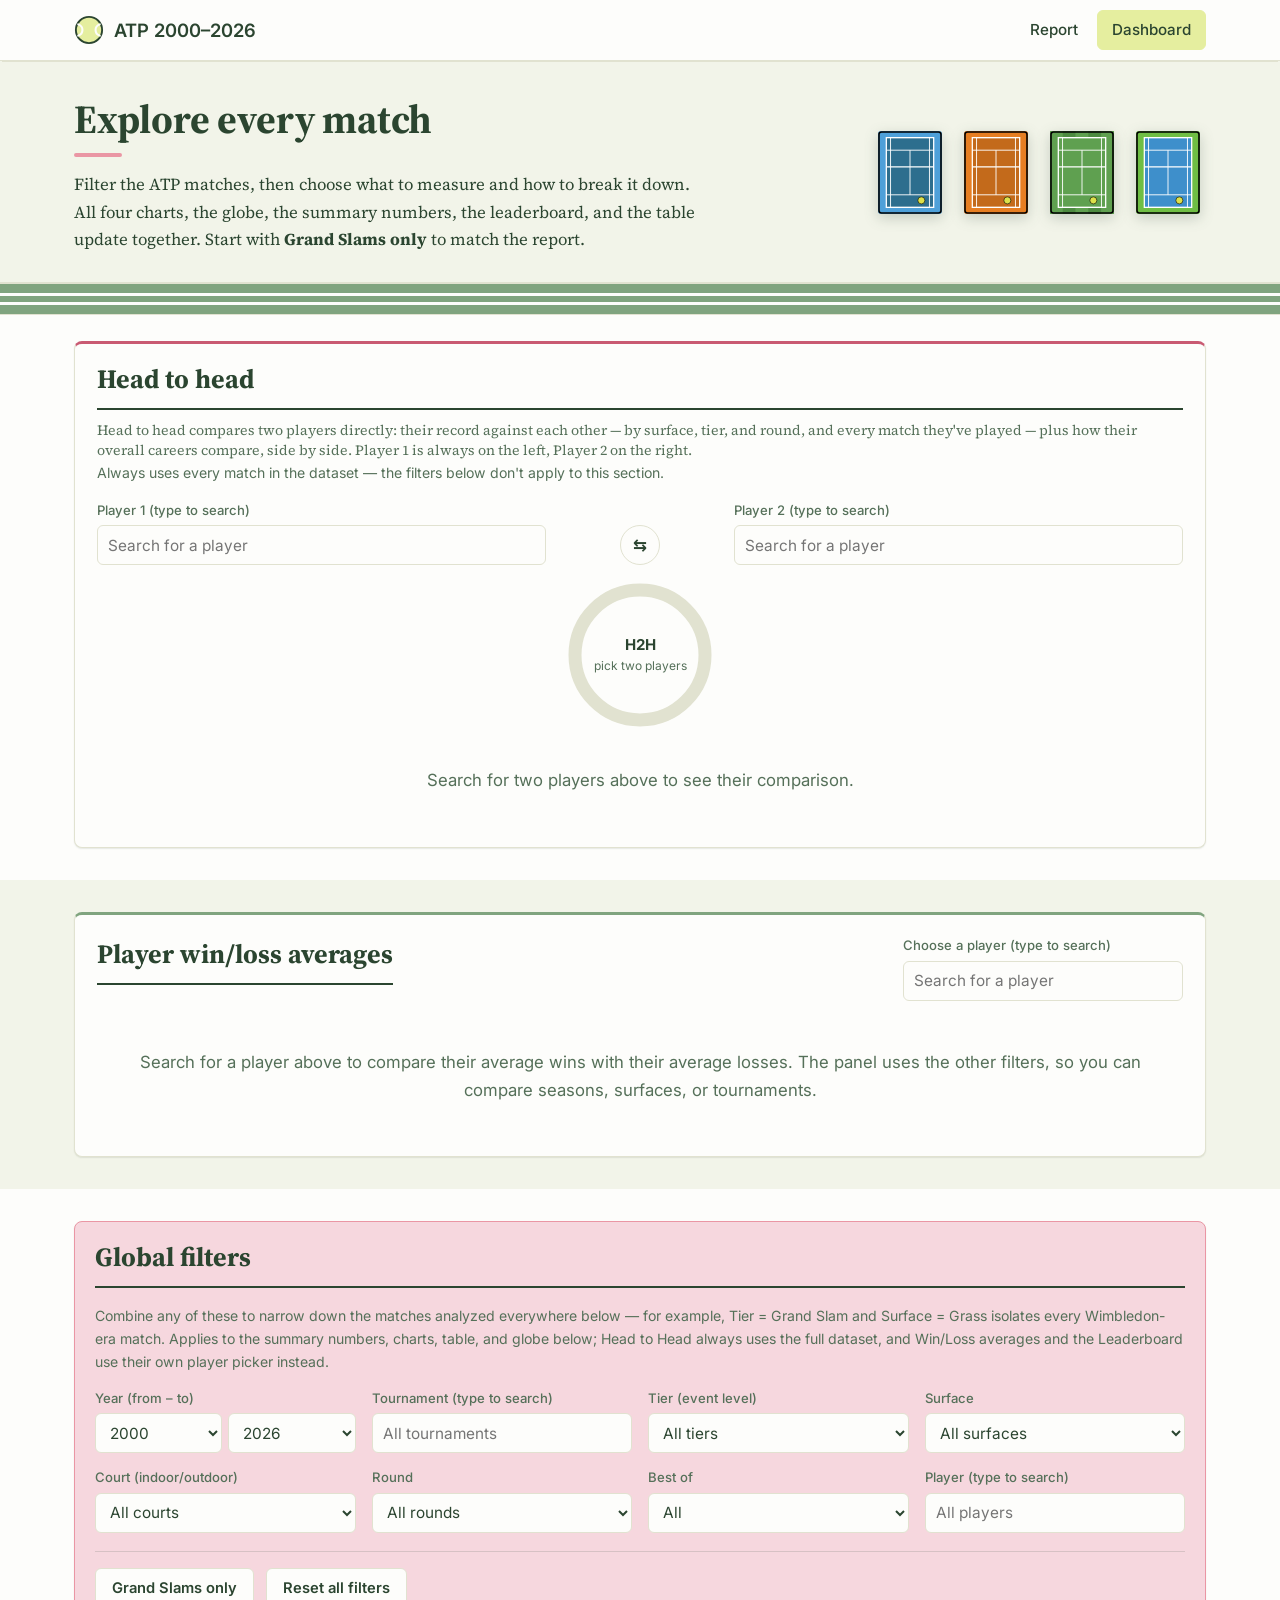
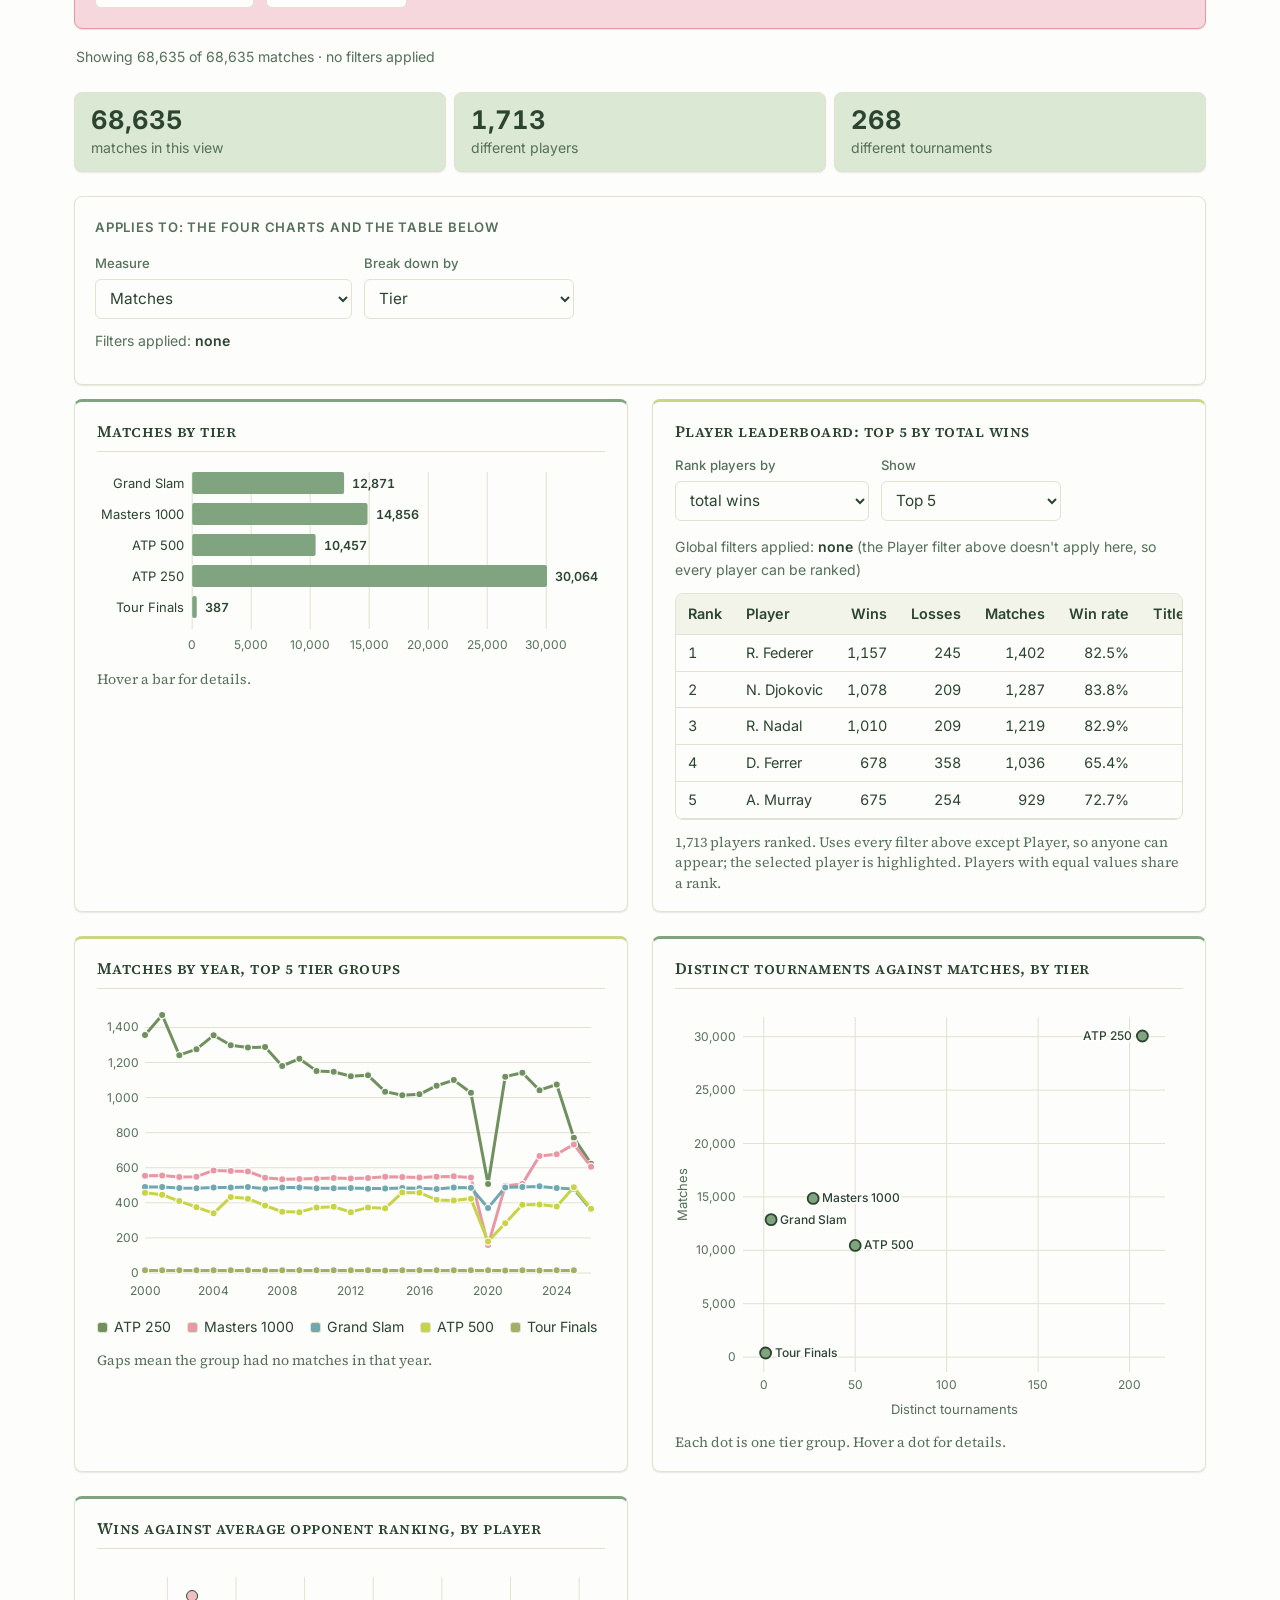
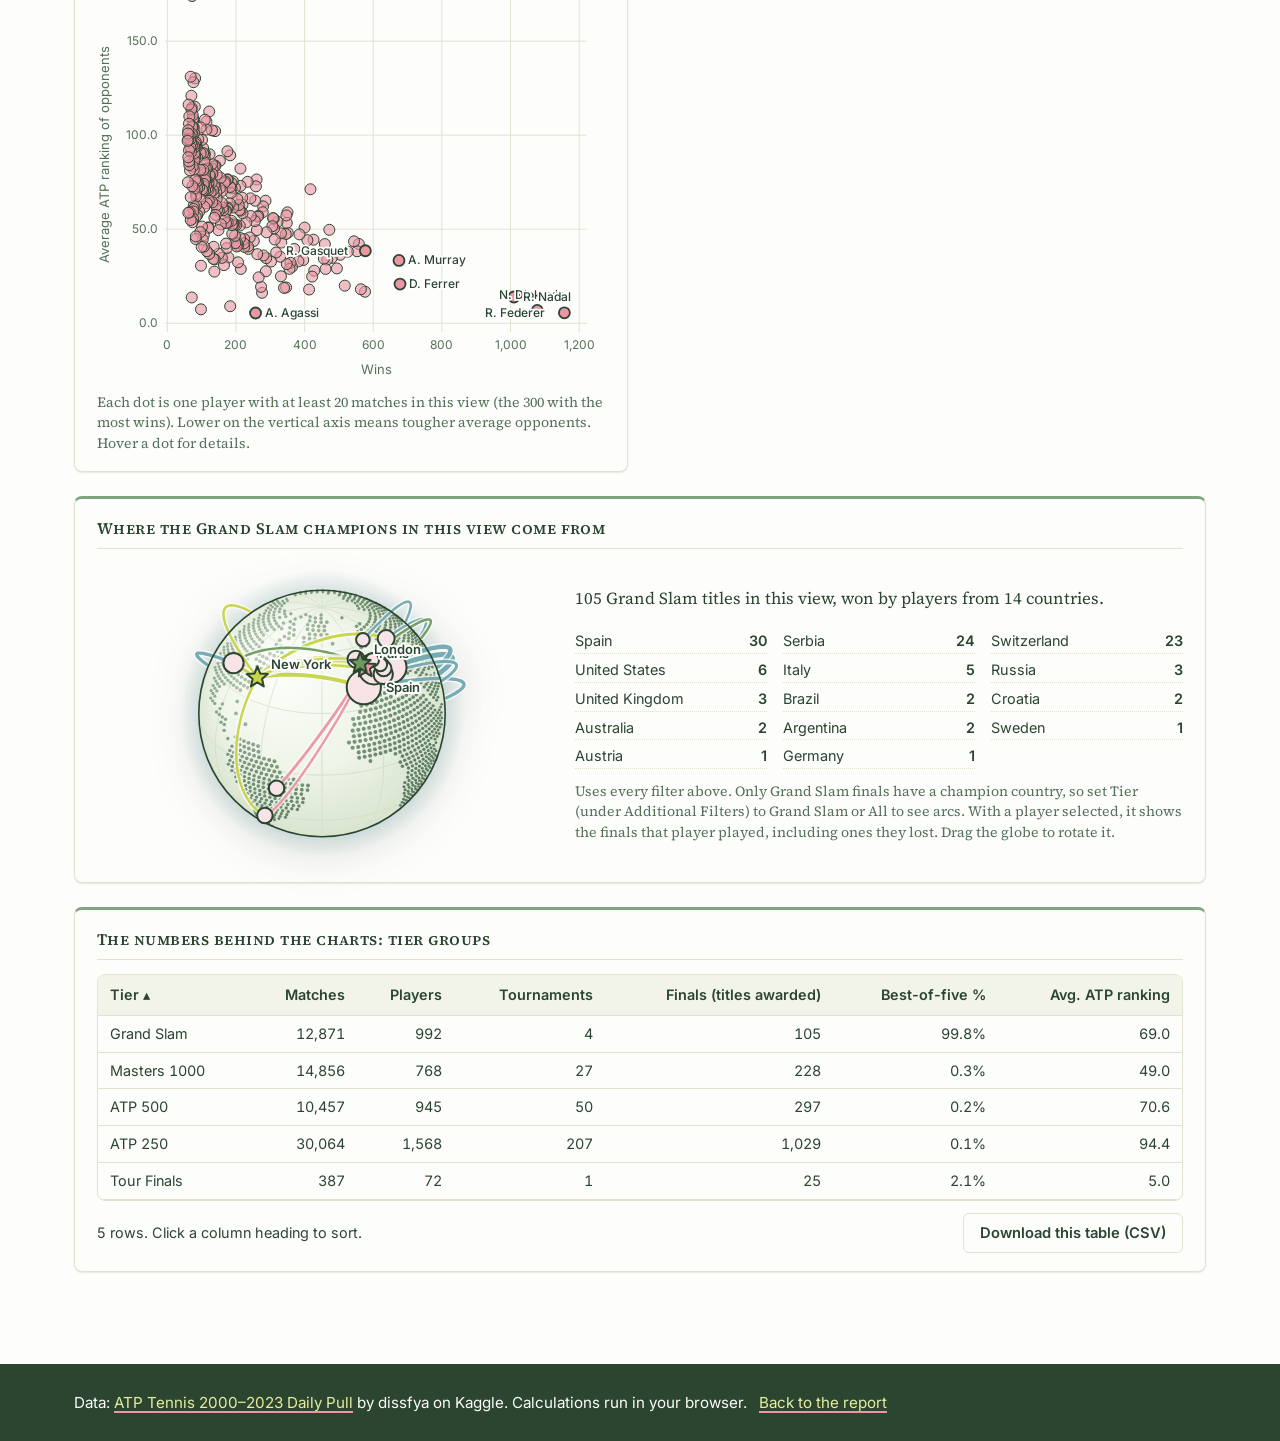
==== dashboard.html @ 6713d9c2 "Replace the tier/period heatmap with a wins-vs-opponent-ranking chart, shrink the globe - The heatma" ====
<!DOCTYPE html>
<html lang="en">
<head>
<meta charset="utf-8">
<meta name="viewport" content="width=device-width, initial-scale=1">
<title>Dashboard | Who owns the Grand Slams?</title>
<meta name="description" content="Filter 68,000+ ATP matches by year, player, tournament, tier, surface, court, round, and best-of, compare a player's average wins and losses, see a leaderboard, and switch the charts between measures and breakdowns.">
<link rel="preconnect" href="https://fonts.googleapis.com"><link rel="preconnect" href="https://fonts.gstatic.com" crossorigin>
<link href="https://fonts.googleapis.com/css2?family=Inter:wght@400;500;600;700&family=Source+Serif+4:ital,opsz,wght@0,8..60,400;0,8..60,600;1,8..60,400&display=swap" rel="stylesheet">
<link rel="stylesheet" href="css/style.css">
</head>
<body>
<nav class="site-nav" aria-label="Main">
  <div class="wrap">
    <a class="brand" href="index.html"><svg viewBox="0 0 32 32" aria-hidden="true"><circle cx="16" cy="16" r="14" fill="#e5ee9f" stroke="#2b4530" stroke-width="2"/><path d="M4.5 10c6 2 6 10 0 12M27.5 10c-6 2-6 10 0 12" fill="none" stroke="#fdfdfb" stroke-width="2.2" stroke-linecap="round"/></svg><span>ATP 2000&ndash;2026</span></a>
    <div class="nav-links"><a href="index.html">Report</a><a href="dashboard.html" aria-current="page">Dashboard</a></div>
  </div>
</nav>

<header class="dash-head">
  <div class="wrap dash-head-row">
    <div class="dash-head-text">
      <h1>Explore every match</h1>
      <p>Filter the ATP matches, then choose what to measure and how to break it down. All four charts, the globe, the summary numbers, the leaderboard, and the table update together. Start with <b>Grand Slams only</b> to match the report.</p>
    </div>
    <div class="court-gallery" id="court-gallery" aria-hidden="true"></div>
  </div>
</header>
<div class="court-strip" aria-hidden="true"></div>

<main style="padding-bottom:60px">
  <div class="wrap"><div id="load" class="load-msg" style="padding-top:26px">Loading matches&hellip;</div></div>

  <div id="app" hidden>
    <section class="dash-band" aria-label="Head to head" style="padding-top:26px">
     <div class="wrap">
      <section class="dash-grid">
        <div class="card wide" style="--accent:var(--pink-deep)">
          <h3 class="dash-section-h">Head to head</h3>
          <p class="chart-note" style="margin-top:-6px">Head to head compares two players directly: their record against each other &mdash; by surface, tier, and round, and every match they've played &mdash; plus how their overall careers compare, side by side. Player 1 is always on the left, Player 2 on the right.</p>
          <p class="scope-line">Always uses every match in the dataset &mdash; the filters below don't apply to this section.</p>
          <div class="h2h-header">
            <div class="field"><label for="h2h-p1">Player 1 (type to search)</label><input id="h2h-p1" list="dl-players" placeholder="Search for a player" autocomplete="off"></div>
            <button class="btn alt h2h-swap" id="h2h-swap" type="button" title="Swap players" aria-label="Swap the two players">&#8646;</button>
            <div class="field"><label for="h2h-p2">Player 2 (type to search)</label><input id="h2h-p2" list="dl-players" placeholder="Search for a player" autocomplete="off"></div>
            <div class="h2h-side" id="h2h-side1"></div>
            <div class="chart" id="h2h-ring"></div>
            <div class="h2h-side" id="h2h-side2"></div>
          </div>
          <div id="h2h-body" aria-live="polite"></div>
        </div>
      </section>
     </div>
    </section>

    <section class="dash-band alt" aria-label="Player win and loss averages">
     <div class="wrap">
      <section class="dash-grid">
        <div class="card wide" style="--accent:var(--sage)">
          <div class="panel-head">
            <h3 class="dash-section-h">Player win/loss averages</h3>
            <div class="field"><label for="wl-player">Choose a player (type to search)</label><input id="wl-player" list="dl-players" placeholder="Search for a player" autocomplete="off"></div>
          </div>
          <div id="wl-body" aria-live="polite"></div>
        </div>
      </section>
     </div>
    </section>

    <section class="dash-band">
     <div class="wrap">
      <section class="controls filters-box" aria-label="Global filters">
      <h3 class="dash-section-h">Global filters</h3>
      <p class="scope-line">Combine any of these to narrow down the matches analyzed everywhere below &mdash; for example, Tier = Grand Slam and Surface = Grass isolates every Wimbledon-era match. Applies to the summary numbers, charts, table, and globe below; Head to Head always uses the full dataset, and Win/Loss averages and the Leaderboard use their own player picker instead.</p>
      <div class="filter-grid-all">
        <div class="field"><label for="f-from">Year (from &ndash; to)</label><div class="range"><select id="f-from" aria-label="From year" title="Keep only matches played in this range of seasons"></select><select id="f-to" aria-label="To year" title="Keep only matches played in this range of seasons"></select></div></div>
        <div class="field"><label for="f-tour">Tournament (type to search)</label><input id="f-tour" list="dl-tours" placeholder="All tournaments" autocomplete="off" title="Narrow to one specific tournament, e.g. only the Australian Open"><datalist id="dl-tours"></datalist></div>
        <div class="field"><label for="f-tier">Tier (event level)</label><select id="f-tier" title="Event level, from the four Grand Slams down to smaller regular-season events"></select></div>
        <div class="field"><label for="f-surface">Surface</label><select id="f-surface" title="Court surface the match was played on: hard, clay, grass, or carpet"></select></div>
        <div class="field"><label for="f-court">Court (indoor/outdoor)</label><select id="f-court" title="Whether the match was played indoors or outdoors"></select></div>
        <div class="field"><label for="f-round">Round</label><select id="f-round" title="Stage of the tournament, from the first round to the final"></select></div>
        <div class="field"><label for="f-bo">Best of</label><select id="f-bo" title="Best-of-3 or best-of-5 sets — most men's Grand Slam and Davis Cup matches are best-of-5, almost everything else is best-of-3"></select></div>
        <div class="field"><label for="f-player">Player (type to search)</label><input id="f-player" list="dl-players" placeholder="All players" autocomplete="off" title="Keep only matches this player won or lost"><datalist id="dl-players"></datalist></div>
      </div>
      <div class="filter-actions">
        <button class="btn" id="btn-slams" type="button" title="Shortcut for Tier = Grand Slam">Grand Slams only</button>
        <button class="btn" id="btn-reset" type="button">Reset all filters</button>
      </div>
    </section>
    <p class="view-line" id="view-line" aria-live="polite"></p>

    <section class="kpis" id="kpis" aria-label="Summary numbers"></section>

    <section class="controls" aria-label="Chart display controls">
      <p class="scope-cap">Applies to: the four charts and the table below</p>
      <div class="ctl-row" style="margin-top:0;padding-top:0;border-top:none">
        <div class="field" style="min-width:210px"><label for="m-measure">Measure</label><select id="m-measure" title="The statistic charted and tabulated below"></select></div>
        <div class="field" style="min-width:210px"><label for="m-dim">Break down by</label><select id="m-dim" title="How to group the matches in this view into the bars, lines, and rows below"></select></div>
      </div>
      <p class="scope-line" style="margin-top:10px">Filters applied: <span id="charts-scope"></span></p>
      <p class="scope-line" id="dim-note" style="margin-top:6px;color:var(--pink-deep);display:none"></p>
    </section>

    <section class="dash-grid" aria-label="Charts">
      <div class="card"><h3 id="t-bar"></h3><div class="chart" id="ch-bar"></div><p class="chart-note" id="n-bar"></p></div>
      <div class="card" style="--accent:var(--lime-mid)">
        <div class="panel-head">
          <h3 id="t-lb">Player leaderboard</h3>
          <div class="rank-ctl">
            <div class="field"><label for="lb-measure">Rank players by</label><select id="lb-measure"></select></div>
            <div class="field"><label for="lb-top">Show</label><select id="lb-top"><option value="5">Top 5</option><option value="10">Top 10</option><option value="25">Top 25</option><option value="50">Top 50</option><option value="100">Top 100</option></select></div>
          </div>
        </div>
        <p class="scope-line">Global filters applied: <span id="lb-scope"></span> (the Player filter above doesn't apply here, so every player can be ranked)</p>
        <div class="tbl-wrap"><table class="data lb" id="lb-tbl"></table></div>
        <p class="chart-note" id="lb-info"></p>
      </div>
      <div class="card"><h3 id="t-line"></h3><div class="chart" id="ch-line"></div><p class="chart-note" id="n-line"></p></div>
      <div class="card"><h3 id="t-scatter"></h3><div class="chart" id="ch-scatter"></div><p class="chart-note" id="n-scatter"></p></div>
      <div class="card"><h3 id="t-rank"></h3><div class="chart" id="ch-rank"></div><p class="chart-note" id="n-rank"></p></div>
      <div class="card wide">
        <h3>Where the Grand Slam champions in this view come from</h3>
        <div class="dash-globe">
          <div class="globe-box"><canvas id="dash-globe" width="700" height="660" aria-label="Globe with arcs from champions' home countries to the Grand Slam venues"></canvas><div class="globe-tip" id="dash-tip"></div></div>
          <div><p id="globe-summary" style="margin-top:0"></p><ul class="country-list" id="globe-list"></ul><p class="chart-note">Uses every filter above. Only Grand Slam finals have a champion country, so set Tier (under Additional Filters) to Grand Slam or All to see arcs. With a player selected, it shows the finals that player played, including ones they lost. Drag the globe to rotate it.</p></div>
        </div>
      </div>
      <div class="card wide">
        <h3 id="t-table"></h3>
        <div class="tbl-wrap"><table class="data" id="tbl"></table></div>
        <div class="tbl-foot"><span id="tbl-info"></span><span><button class="btn alt" id="btn-more" type="button">Show all rows</button> <button class="btn" id="btn-csv" type="button">Download this table (CSV)</button></span></div>
      </div>
    </section>
     </div>
    </section>
  </div>
</main>

<footer class="site-foot"><div class="wrap">Data: <a href="https://www.kaggle.com/datasets/dissfya/atp-tennis-2000-2023daily-pull">ATP Tennis 2000&ndash;2023 Daily Pull</a> by dissfya on Kaggle. Calculations run in your browser. &nbsp; <a href="index.html">Back to the report</a></div></footer>

<style>.dash-globe{display:grid;grid-template-columns:minmax(0,.85fr) minmax(0,1.15fr);gap:28px;align-items:center}.dash-globe .globe-box{max-width:320px;margin:0 auto}@media (max-width:900px){.dash-globe{grid-template-columns:minmax(0,1fr)}.dash-globe .globe-box{max-width:280px}}</style>
<script src="js/land.js"></script>
<script src="js/charts.js"></script>
<script src="js/globe.js"></script>
<script src="js/dashboard.js"></script>
</body>
</html>
---- css/style.css ----
/* ATP Grand Slam study - shared styles for the report (index.html) and dashboard (dashboard.html).
   Palette: sage court greens, tennis-ball lime, dusty rose and warm off-white, with a deep forest-green
   ink for text. Typography pairs a clean sans (UI chrome, numbers) with a refined serif (headings, prose). */
:root{
  /* --- palette (unchanged) --- */
  --white:#fdfdfb; --cream:#f2f4e9; --dust:#e1e2d0; --blush:#f8e3e7; --pink:#ea96a4; --pink-deep:#c95a72;
  --lime:#e5ee9f; --lime-mid:#ccd582; --ball:#c6d445; --olive:#a3af64; --sage:#80a47f; --foliage:#70905f;
  --ink:#2b4530; --ink-soft:#557059;
  --ao:#6fa8b0; --rg:#ea96a4; --w:#6f9a5f; --uso:#c6d445;

  /* --- typography --- */
  --font-display:"Inter","Segoe UI",system-ui,sans-serif;
  --font-body:"Source Serif 4",Georgia,"Times New Roman",serif;
  --fs-title:clamp(2rem,4.4vw,3.1rem);       /* page title (h1) */
  --fs-section:clamp(1.25rem,2.2vw,1.55rem); /* section heading (h2) */
  --fs-card-title:1rem;                      /* card / panel heading (h3) */
  --fs-label:.82rem;                         /* field labels, kickers, captions */
  --fs-body:1.05rem;                         /* prose */
  --fs-small:.88rem;                         /* notes, table text */
  --fs-stat:2.1rem;                          /* headline stat numbers */

  /* --- surface: borders, radius, shadow --- */
  --border:1px solid var(--dust);
  --border-strong:1px solid var(--ink);
  --r:8px;
  --r-sm:6px;
  --r-pill:999px;
  --shadow-sm:0 1px 2px rgba(43,69,48,.06), 0 1px 1px rgba(43,69,48,.05);
  --shadow-md:0 6px 16px rgba(43,69,48,.09), 0 1px 3px rgba(43,69,48,.06);
  --focus-ring:0 0 0 3px rgba(128,164,127,.35);

  /* --- spacing scale --- */
  --sp-1:4px; --sp-2:8px; --sp-3:12px; --sp-4:16px; --sp-5:24px; --sp-6:32px; --sp-7:48px; --sp-8:64px;
  --ease:180ms ease;

  --line:var(--border);   /* kept for any rule not yet migrated off the old name */
}
*{box-sizing:border-box}
html{scroll-behavior:smooth}
body{margin:0;background:var(--white);color:var(--ink);font-family:var(--font-body);font-size:var(--fs-body);line-height:1.65}
h1,h2,h3,h4{font-family:var(--font-body);font-weight:600;line-height:1.2;margin:0;letter-spacing:-.005em}
p{margin:0 0 1em}
a{color:var(--ink);text-decoration-color:var(--pink);text-decoration-thickness:2px;text-underline-offset:3px}
:focus-visible{outline:none;box-shadow:var(--focus-ring);border-radius:var(--r-sm)}
.wrap{max-width:1180px;margin:0 auto;padding:0 24px}
.sr-only{position:absolute;width:1px;height:1px;overflow:hidden;clip:rect(0 0 0 0);white-space:nowrap}
.stat b,.kpi b,.h2h-side b,.wl-tile b,table.data td,.wl-table td,.cmp-table td,svg .val{font-variant-numeric:tabular-nums}

/* ---------- navigation (shared) ---------- */
.site-nav{position:sticky;top:0;z-index:50;background:var(--white);border-bottom:1px solid var(--dust);box-shadow:0 3px 0 -2px var(--dust)}
.site-nav .wrap{display:flex;align-items:center;gap:20px;min-height:60px;flex-wrap:wrap}
.brand{display:flex;align-items:center;gap:10px;font-family:var(--font-display);font-weight:600;font-size:1.15rem;text-decoration:none}
.brand svg{width:30px;height:30px;flex:none}
.nav-links{display:flex;gap:4px;margin-left:auto;flex-wrap:wrap}
.nav-links a{font-family:var(--font-display);font-weight:500;font-size:.95rem;padding:6px 14px;border-radius:var(--r-sm);text-decoration:none;border:1px solid transparent;transition:background var(--ease),border-color var(--ease)}
.nav-links a:hover{border-color:var(--dust);background:var(--cream)}
.nav-links a[aria-current="page"]{background:var(--lime);border-color:var(--lime)}

/* ---------- hero ---------- */
.hero{background:var(--cream);padding:60px 0 52px}
.hero-grid{display:grid;grid-template-columns:minmax(0,1.15fr) minmax(0,.85fr);gap:48px;align-items:center}
.hero h1{font-size:var(--fs-title);font-weight:700;color:var(--ink);padding-bottom:18px;position:relative}
.hero h1::after{content:"";position:absolute;left:0;bottom:0;width:56px;height:4px;border-radius:2px;background:var(--pink)}
.byline{font-family:var(--font-display);font-size:1rem;font-weight:500;margin:20px 0 18px;color:var(--ink-soft)}
.summary{font-size:1.1rem;max-width:62ch}
.hero-globe{position:relative}
.court-strip{height:32px;background:var(--sage);position:relative;border-top:var(--line);border-bottom:var(--line)}
.dash-band{padding:32px 0}
.dash-band.alt{background:var(--cream)}
.court-strip::before{content:"";position:absolute;left:0;right:0;top:9px;height:3px;background:var(--white)}
.court-strip::after{content:"";position:absolute;left:0;right:0;bottom:9px;height:3px;background:var(--white)}

/* ---------- headline numbers ---------- */
.stats{display:grid;grid-template-columns:repeat(auto-fit,minmax(190px,1fr));gap:var(--sp-3);margin:var(--sp-7) 0 var(--sp-2)}
.stat{padding:var(--sp-4) var(--sp-5) var(--sp-4);background:var(--cream);border:var(--line);border-radius:var(--r);box-shadow:var(--shadow-sm)}
.stat:nth-child(2){background:var(--blush)}
.stat:nth-child(3){background:#dbe8d3}
.stat:nth-child(4){background:var(--lime-mid)}
.stat:nth-child(5){background:#f4c9d1}
.stat b{display:block;font-family:var(--font-display);font-weight:700;font-size:var(--fs-stat);line-height:1}
.stat span{display:block;margin-top:8px;font-size:var(--fs-small);line-height:1.35;color:var(--ink-soft)}

/* ---------- findings ---------- */
.finding{padding:68px 0}
.finding.alt{background:var(--cream)}
.kicker{display:flex;align-items:center;gap:9px;font-family:var(--font-display);font-size:var(--fs-label);font-weight:600;letter-spacing:.1em;text-transform:uppercase;color:var(--ink-soft);margin-bottom:12px}
.kicker::before{content:"";width:8px;height:8px;border-radius:2px;background:var(--pink)}
.finding h2{font-size:var(--fs-section);font-weight:600;max-width:38ch;margin-bottom:28px}
.finding-body{display:grid;grid-template-columns:minmax(0,5fr) minmax(0,7fr);gap:48px;align-items:start}
.finding-text p{max-width:56ch}
.card{background:var(--white);border:var(--line);border-top:3px solid var(--accent,var(--sage));border-radius:var(--r);box-shadow:var(--shadow-sm);padding:20px 22px 18px}
.finding:nth-of-type(3n+1) .card{--accent:var(--pink)}
.finding:nth-of-type(3n+2) .card{--accent:var(--sage)}
.finding:nth-of-type(3n) .card{--accent:var(--lime-mid)}
.card h3{font-size:var(--fs-card-title);font-weight:600;font-variant-caps:small-caps;letter-spacing:.03em;margin-bottom:14px;padding-bottom:10px;border-bottom:1px solid var(--dust);color:var(--ink)}
.chart{width:100%;min-height:120px}
.chart svg{display:block;width:100%;height:auto;overflow:visible}
.chart-note{font-size:var(--fs-small);color:var(--ink-soft);margin:12px 0 0;line-height:1.45}
.legend{display:flex;flex-wrap:wrap;gap:6px 16px;margin-top:12px;font-family:var(--font-display);font-size:var(--fs-small)}
.legend i{display:inline-block;width:11px;height:11px;border-radius:3px;border:1px solid var(--dust);margin-right:6px;vertical-align:-1px}
svg text{font-family:var(--font-display);fill:var(--ink)}
svg .ax{font-size:12px;fill:var(--ink-soft)}
svg .lbl{font-size:13px}
svg .val{font-size:12.5px;font-weight:600}
.small-multiples{display:grid;grid-template-columns:repeat(2,minmax(0,1fr));gap:18px 26px}
.small-multiples h4{font-size:var(--fs-small);font-weight:600;margin-bottom:4px;display:flex;align-items:center;gap:8px}
.dot{display:inline-block;width:11px;height:11px;border-radius:3px;border:1px solid var(--dust)}

/* champion grid */
.cgrid{width:100%;table-layout:fixed;border-collapse:separate;border-spacing:2px;font-family:var(--font-display);font-size:.8rem}
.cgrid th{font-weight:600;font-size:.82rem;padding:2px 0 6px;text-align:center}
.cgrid th:first-child{text-align:right;padding-right:6px;width:2.6rem}
.cgrid td.yr{font-weight:500;color:var(--ink-soft);text-align:right;padding-right:6px}
.cgrid td.c{border-radius:3px;padding:3px 3px;text-align:center;white-space:nowrap;overflow:hidden;text-overflow:ellipsis;line-height:1.25}
@media (max-width:520px){.cgrid{font-size:.68rem}.cgrid th{font-size:.7rem}}
.cgrid td.none{background:transparent;color:var(--ink-soft);border:1px dashed var(--dust)}
.g-fed{background:var(--sage);color:#fff}.g-nad{background:var(--pink);color:var(--ink)}.g-djo{background:var(--ink);color:#fff}
.g-nxt{background:var(--ball);color:var(--ink)}.g-oth{background:var(--dust);color:var(--ink)}
.legend .g-fed i{background:var(--sage)}

/* globe */
.globe-layout{display:grid;grid-template-columns:minmax(0,1fr);gap:16px}
.globe-box{position:relative}
.globe-box canvas{display:block;width:100%;height:auto;cursor:grab;touch-action:pan-y;filter:drop-shadow(0 10px 22px rgba(43,69,48,.18))}
.globe-box canvas:active{cursor:grabbing}
.globe-tip{position:absolute;pointer-events:none;background:var(--ink);color:#fff;padding:8px 11px;border-radius:var(--r-sm);font-family:var(--font-display);font-size:.85rem;line-height:1.35;max-width:240px;display:none;z-index:5}
.globe-ctl{display:flex;flex-wrap:wrap;gap:6px;margin-top:4px}
.chip{font-family:var(--font-display);font-weight:500;font-size:.86rem;border:var(--line);border-radius:var(--r-sm);background:var(--white);padding:4px 12px;cursor:pointer;color:var(--ink);transition:background var(--ease),border-color var(--ease)}
.chip[aria-pressed="true"]{background:var(--lime);border-color:var(--lime)}
.chip .dot{margin-right:6px;vertical-align:-2px}
.chip:hover{background:var(--cream)}
.country-list{list-style:none;margin:12px 0 0;padding:0;display:grid;grid-template-columns:repeat(auto-fill,minmax(150px,1fr));gap:4px 16px;font-family:var(--font-display);font-size:.9rem}
.country-list li{display:flex;justify-content:space-between;border-bottom:1px dotted var(--dust)}
.country-list b{font-weight:600}

/* data section */
.data-grid{display:grid;grid-template-columns:repeat(2,minmax(0,1fr));gap:34px 48px}
.data-grid > div{border-top:2px solid var(--dust);padding-top:12px}
.data-grid h3{font-size:1.08rem;font-weight:600;margin-bottom:8px}
.data-grid p,.data-grid li{font-size:.98rem;line-height:1.55}
.data-grid ul{margin:0 0 1em;padding-left:1.1em}
.data-grid li{margin-bottom:.45em}
code{font-family:ui-monospace,SFMono-Regular,Menlo,monospace;font-size:.88em;background:var(--cream);padding:1px 5px;border-radius:3px}
.site-foot{background:var(--ink);color:var(--white);padding:26px 0;font-family:var(--font-display);font-size:.95rem}
.site-foot a{color:var(--lime)}

/* tooltip (shared by all charts) */
.tt{position:fixed;z-index:100;display:none;pointer-events:none;background:var(--ink);color:#fff;padding:7px 11px;border-radius:var(--r-sm);box-shadow:var(--shadow-md);
  font-family:var(--font-display);font-size:.85rem;line-height:1.35;max-width:260px;border-left:3px solid var(--pink)}
.tt b{color:var(--lime)}

/* ---------- dashboard ---------- */
.dash-head{background:var(--cream);padding:34px 0 28px;border-bottom:var(--line)}
.dash-head-row{display:flex;gap:40px;align-items:center;justify-content:space-between}
.dash-head-text{flex:1 1 420px;min-width:280px}
.dash-head h1{font-size:clamp(1.75rem,3.6vw,2.5rem);font-weight:700;padding-bottom:14px;position:relative}
.dash-head h1::after{content:"";position:absolute;left:0;bottom:0;width:48px;height:4px;border-radius:2px;background:var(--pink)}
.dash-head p{max-width:70ch;margin:14px 0 0}
.court-gallery{display:flex;gap:16px;flex-wrap:wrap;flex:0 0 auto;justify-content:center}
.court-gallery-item svg{margin:0;filter:drop-shadow(0 4px 7px rgba(43,69,48,.22))}
.controls{background:var(--white);border:var(--line);border-radius:var(--r);box-shadow:var(--shadow-sm);padding:20px;margin-bottom:14px}
.scope-cap{font-family:var(--font-display);font-size:var(--fs-label);font-weight:600;color:var(--ink-soft);text-transform:uppercase;letter-spacing:.06em;margin:0 0 14px}
.scope-line{font-family:var(--font-display);font-size:var(--fs-small);color:var(--ink-soft);margin:0 0 12px}
.scope-line span{color:var(--ink);font-weight:600}
.filters-box{background:#f6d7de;border-color:var(--pink)}
.filter-grid-all{display:grid;grid-template-columns:repeat(4,minmax(0,1fr));gap:14px 16px;align-items:end;margin-top:14px}
.filter-actions{display:flex;flex-wrap:wrap;gap:12px;margin-top:18px;padding-top:16px;border-top:1px solid rgba(43,69,48,.15)}
.field label{display:block;font-family:var(--font-display);font-weight:500;font-size:var(--fs-label);margin-bottom:4px;color:var(--ink-soft)}
.field select,.field input{width:100%;font-family:var(--font-display);font-size:.96rem;color:var(--ink);background:var(--white);border:var(--line);border-radius:var(--r-sm);padding:7px 10px;height:40px;transition:border-color var(--ease),box-shadow var(--ease)}
.field select:hover,.field input:hover{border-color:var(--sage)}
.field select:focus,.field input:focus{outline:none;border-color:var(--sage);box-shadow:var(--focus-ring)}
.field .range{display:flex;gap:6px;align-items:center}
.ctl-row{display:flex;flex-wrap:wrap;gap:12px;align-items:end;margin-top:16px;padding-top:16px;border-top:1px solid var(--dust)}
.btn{font-family:var(--font-display);font-weight:600;font-size:.92rem;color:var(--ink);background:var(--white);border:var(--line);border-radius:var(--r-sm);padding:8px 16px;height:40px;cursor:pointer;transition:background var(--ease),border-color var(--ease),box-shadow var(--ease)}
.btn:hover{border-color:var(--sage);box-shadow:var(--shadow-sm)}
.btn:active{transform:translateY(1px)}
.btn:focus-visible{box-shadow:var(--focus-ring)}
.btn.alt{background:var(--white)}
.btn.alt:hover{border-color:var(--pink-deep)}
.view-line{font-family:var(--font-display);font-size:var(--fs-small);margin:16px 2px 0;color:var(--ink-soft)}
.kpis{display:grid;grid-template-columns:repeat(auto-fit,minmax(150px,1fr));gap:var(--sp-2);margin:24px 0}
.kpi{padding:14px 16px;background:#dbe8d3;border:var(--line);border-radius:var(--r);box-shadow:var(--shadow-sm)}
.kpi b{display:block;font-family:var(--font-display);font-size:1.6rem;line-height:1.05;font-weight:700;overflow-wrap:anywhere}
.kpi span{font-family:var(--font-display);font-size:var(--fs-small);line-height:1.3;display:block;margin-top:5px;color:var(--ink-soft)}
.dash-grid{display:grid;grid-template-columns:repeat(2,minmax(0,1fr));gap:24px}
.dash-grid .wide{grid-column:1/-1}
.dash-grid .card{--accent:var(--sage)}
.dash-grid .card:nth-child(2){--accent:var(--pink)}
.dash-grid .card:nth-child(3){--accent:var(--lime-mid)}
.empty{font-family:var(--font-display);padding:34px 8px;text-align:center;color:var(--ink-soft)}
.tbl-wrap{overflow:auto;max-height:460px;border:var(--line);border-radius:var(--r)}
table.data{border-collapse:collapse;width:100%;font-family:var(--font-display);font-size:.9rem}
table.data th{position:sticky;top:0;background:var(--cream);text-align:right;padding:8px 12px;border-bottom:var(--line);cursor:pointer;white-space:nowrap;font-weight:600;transition:background var(--ease)}
table.data th:hover{background:var(--lime)}
table.data th:first-child,table.data td:first-child{text-align:left}
table.data td{padding:6px 12px;text-align:right;border-bottom:1px solid var(--dust);white-space:nowrap}
table.data tbody tr:hover{background:var(--cream)}
table.data.lb th:nth-child(2),table.data.lb td:nth-child(2){text-align:left}
table.data tr.me td{background:var(--blush);font-weight:600}
table.data tr.gap-row td{text-align:center;color:var(--ink-soft);padding:2px;letter-spacing:.3em}
table.data th[aria-sort="descending"]::after{content:" \25BE"}
table.data th[aria-sort="ascending"]::after{content:" \25B4"}
.tbl-foot{display:flex;flex-wrap:wrap;gap:12px;align-items:center;justify-content:space-between;margin-top:12px;font-family:var(--font-display);font-size:.9rem}
.load-msg{font-family:var(--font-display);padding:60px 0;text-align:center;font-size:1.2rem}

/* win/loss averages and leaderboard */
.panel-head{display:flex;flex-wrap:wrap;gap:14px 20px;align-items:end;justify-content:space-between;margin-bottom:14px}
.panel-head h3{margin:0;padding:0;border:0}
.panel-head .field{min-width:min(280px,100%)}
.wl{display:grid;grid-template-columns:minmax(0,5fr) minmax(0,7fr);gap:24px;align-items:start}
.wl-tiles{display:grid;grid-template-columns:repeat(2,minmax(0,1fr));gap:var(--sp-2)}
.wl-tile{padding:14px 16px;background:#dbe8d3;border-radius:var(--r);border:var(--line)}
.wl-tile.loss{background:var(--blush)}
.wl-tile b{display:block;font-family:var(--font-display);font-size:2.1rem;line-height:1;font-weight:700}
.wl-tile span{display:block;font-family:var(--font-display);font-size:var(--fs-small);margin-top:6px;line-height:1.3;color:var(--ink-soft)}
.wl-table{width:100%;border-collapse:collapse;font-family:var(--font-display);font-size:.9rem;margin-top:16px}
.wl-table th,.wl-table td{padding:6px 8px;border-bottom:1px solid var(--dust);text-align:right}
.wl-table th:first-child,.wl-table td:first-child{text-align:left}
.wl-table th{font-weight:600;background:var(--cream);border-bottom:var(--line)}
.wl-def{font-size:var(--fs-small);color:var(--ink-soft);margin:12px 0 0;line-height:1.45}
.rank-ctl{display:flex;flex-wrap:wrap;gap:12px;align-items:end}
.rank-ctl .field{min-width:180px}

/* head to head */
.h2h-header{display:grid;grid-template-columns:minmax(0,1fr) auto minmax(0,1fr);align-items:end;column-gap:20px;row-gap:16px;margin:16px 0 4px}
.h2h-header .field{min-width:0}
.h2h-swap{flex:0 0 auto;width:40px;height:40px;padding:0;display:inline-flex;align-items:center;justify-content:center;font-size:1.05rem;line-height:1;border-radius:var(--r-pill);background:var(--white);justify-self:center}
.h2h-swap:hover{border-color:var(--sage);background:var(--cream)}
.h2h-header .chart{width:148px;justify-self:center;align-self:start}
.h2h-side{display:flex;flex-direction:column;align-items:center;gap:9px;justify-self:center}
.h2h-side b{font-family:var(--font-display);font-size:2.4rem;font-weight:700;line-height:1}
.h2h-chip{display:inline-block;max-width:190px;overflow:hidden;text-overflow:ellipsis;white-space:nowrap;font-family:var(--font-display);font-weight:600;font-size:.9rem;padding:5px 14px;border-radius:var(--r-pill)}
.h2h-chip.p1{background:var(--sage);color:var(--white)}
.h2h-chip.p2{background:var(--pink);color:var(--ink)}
.h2h-record{display:grid;grid-template-columns:minmax(0,1fr) minmax(0,1fr) minmax(0,1fr);gap:20px;margin-top:16px}
.h2h-record .chart{margin-top:6px}
.h2h-record h4{font-size:var(--fs-small);font-weight:600;margin-bottom:2px;font-family:var(--font-display);color:var(--ink-soft);text-transform:uppercase;letter-spacing:.06em}
.cmp-table{width:100%;border-collapse:collapse;font-family:var(--font-display);font-size:.9rem;margin-top:16px}
.cmp-table th,.cmp-table td{padding:6px 8px;border-bottom:1px solid var(--dust);text-align:right}
.cmp-table th:first-child,.cmp-table td:first-child{text-align:left}
.cmp-table th{font-weight:600;background:var(--cream);border-bottom:var(--line)}
.cmp-table td.better{background:var(--lime);font-weight:600;border-radius:var(--r-sm)}

@media (max-width:900px){
  .hero-grid,.finding-body,.data-grid,.dash-grid,.wl,.h2h-record{grid-template-columns:minmax(0,1fr)}
  .h2h-header{grid-template-columns:minmax(0,1fr);justify-items:center}
  .finding{padding:52px 0}
  .small-multiples{grid-template-columns:minmax(0,1fr)}
  .dash-head-row{flex-direction:column;align-items:flex-start}
  .court-gallery{justify-content:flex-start}
  .filter-grid-all{grid-template-columns:minmax(0,1fr) minmax(0,1fr)}
}
@media (max-width:560px){
  .filter-grid-all{grid-template-columns:minmax(0,1fr)}
}
@media (prefers-reduced-motion:reduce){html{scroll-behavior:auto}}
h3.dash-section-h{font-size:clamp(1.3rem,2.4vw,1.65rem);font-weight:700;font-variant-caps:normal;letter-spacing:0;text-transform:none;border-bottom:2px solid var(--ink);padding-bottom:12px;margin-bottom:16px}
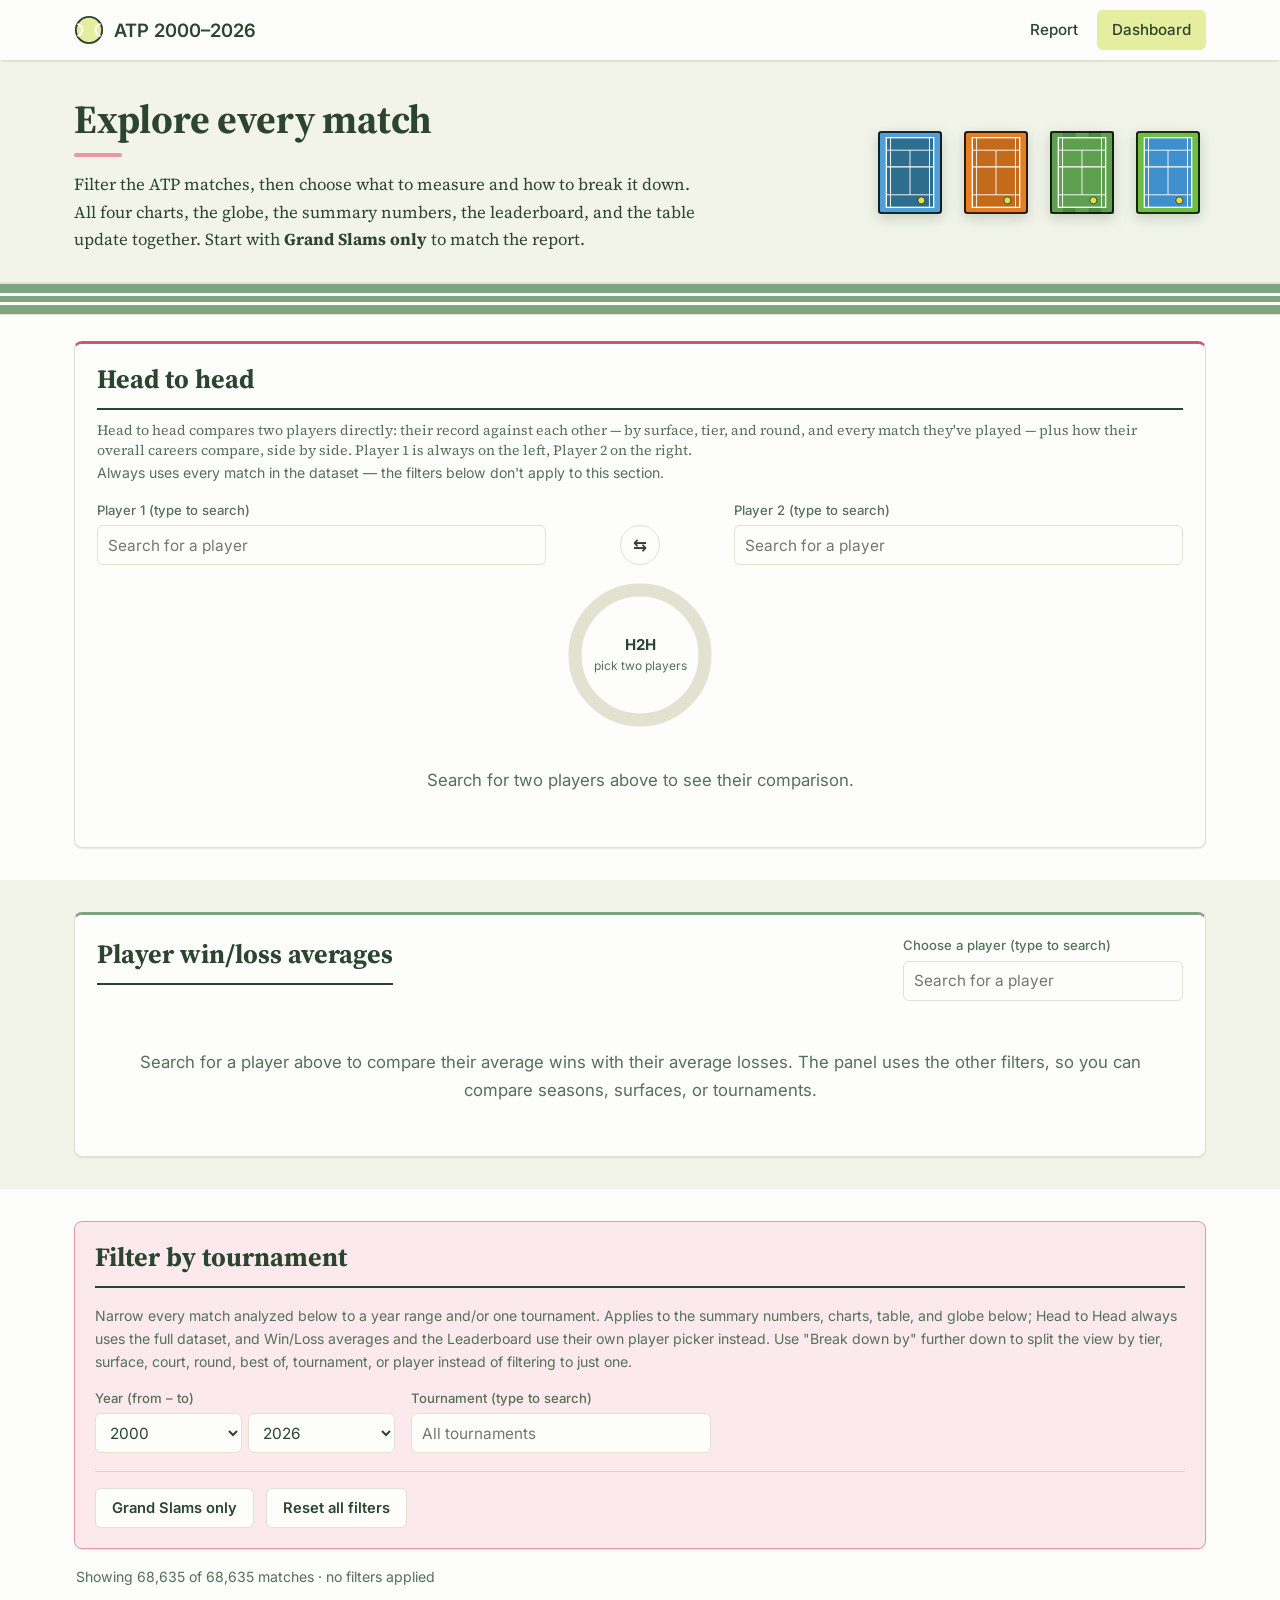
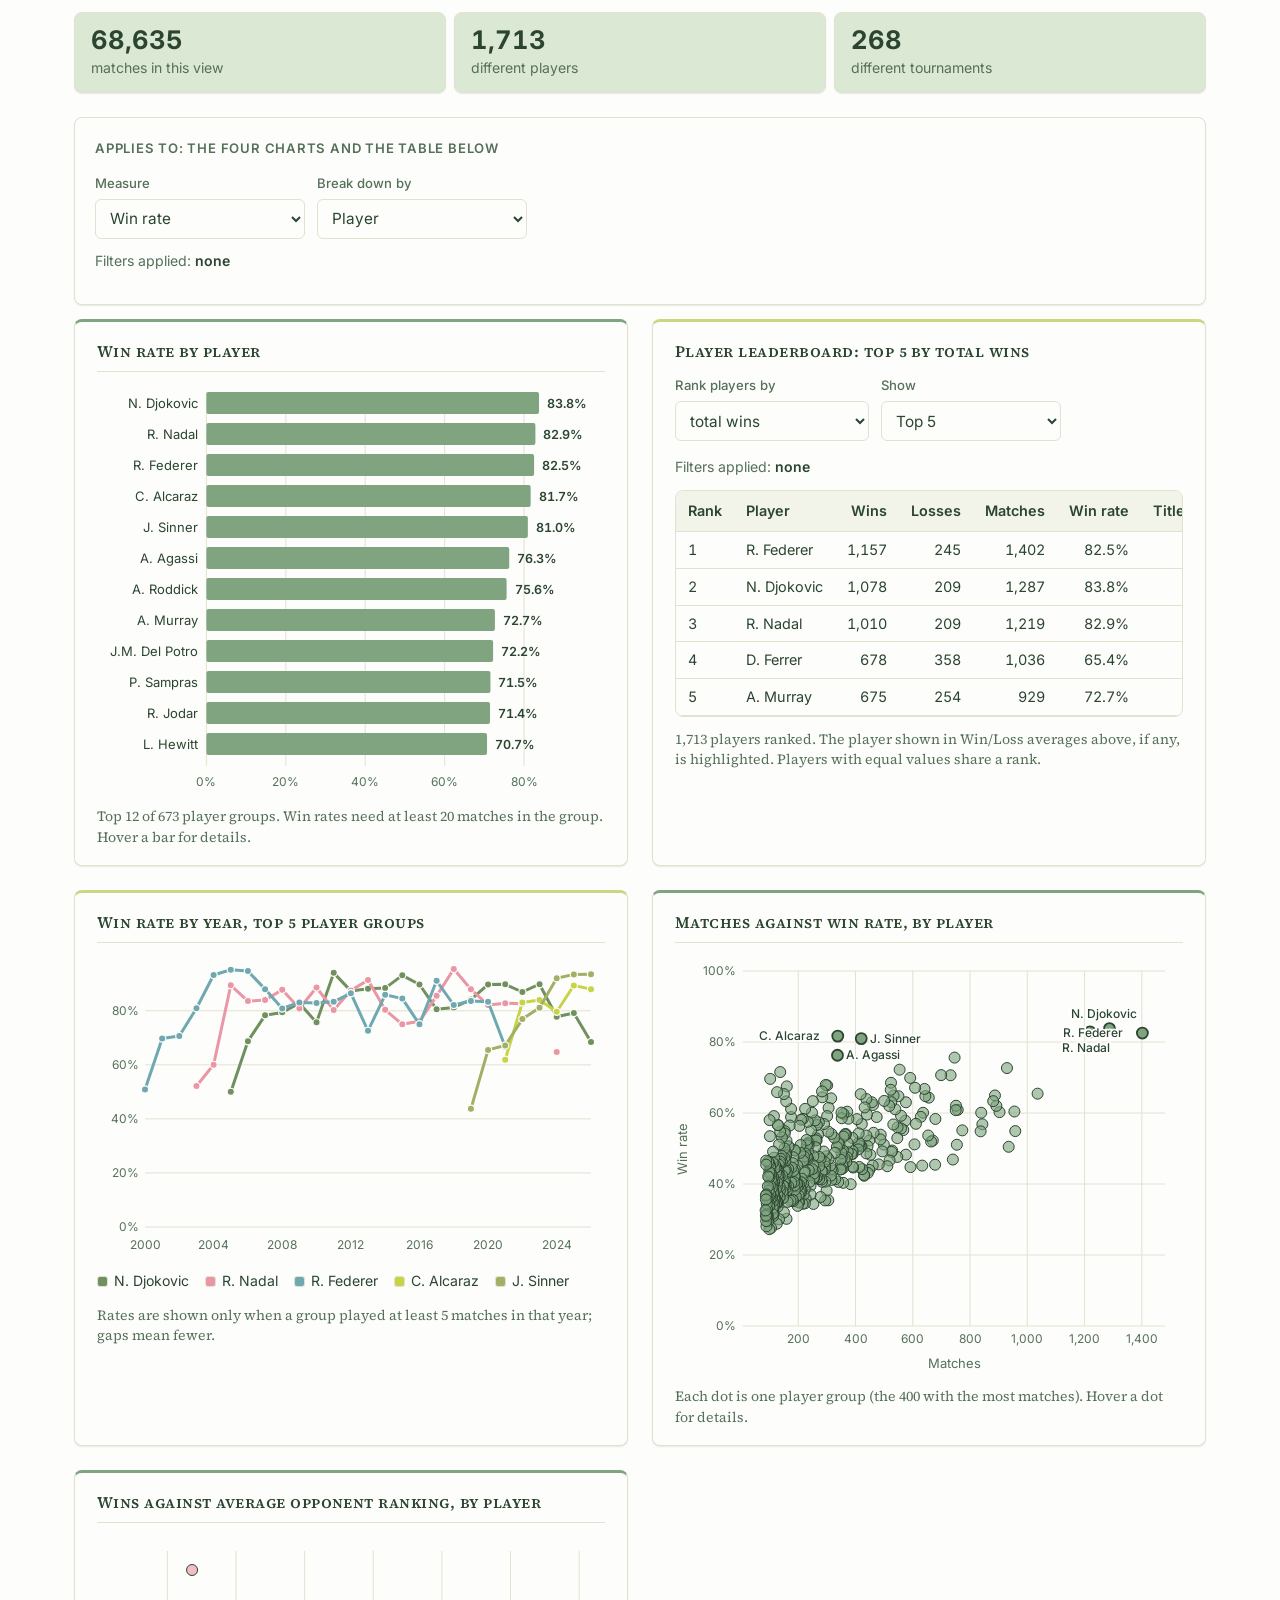
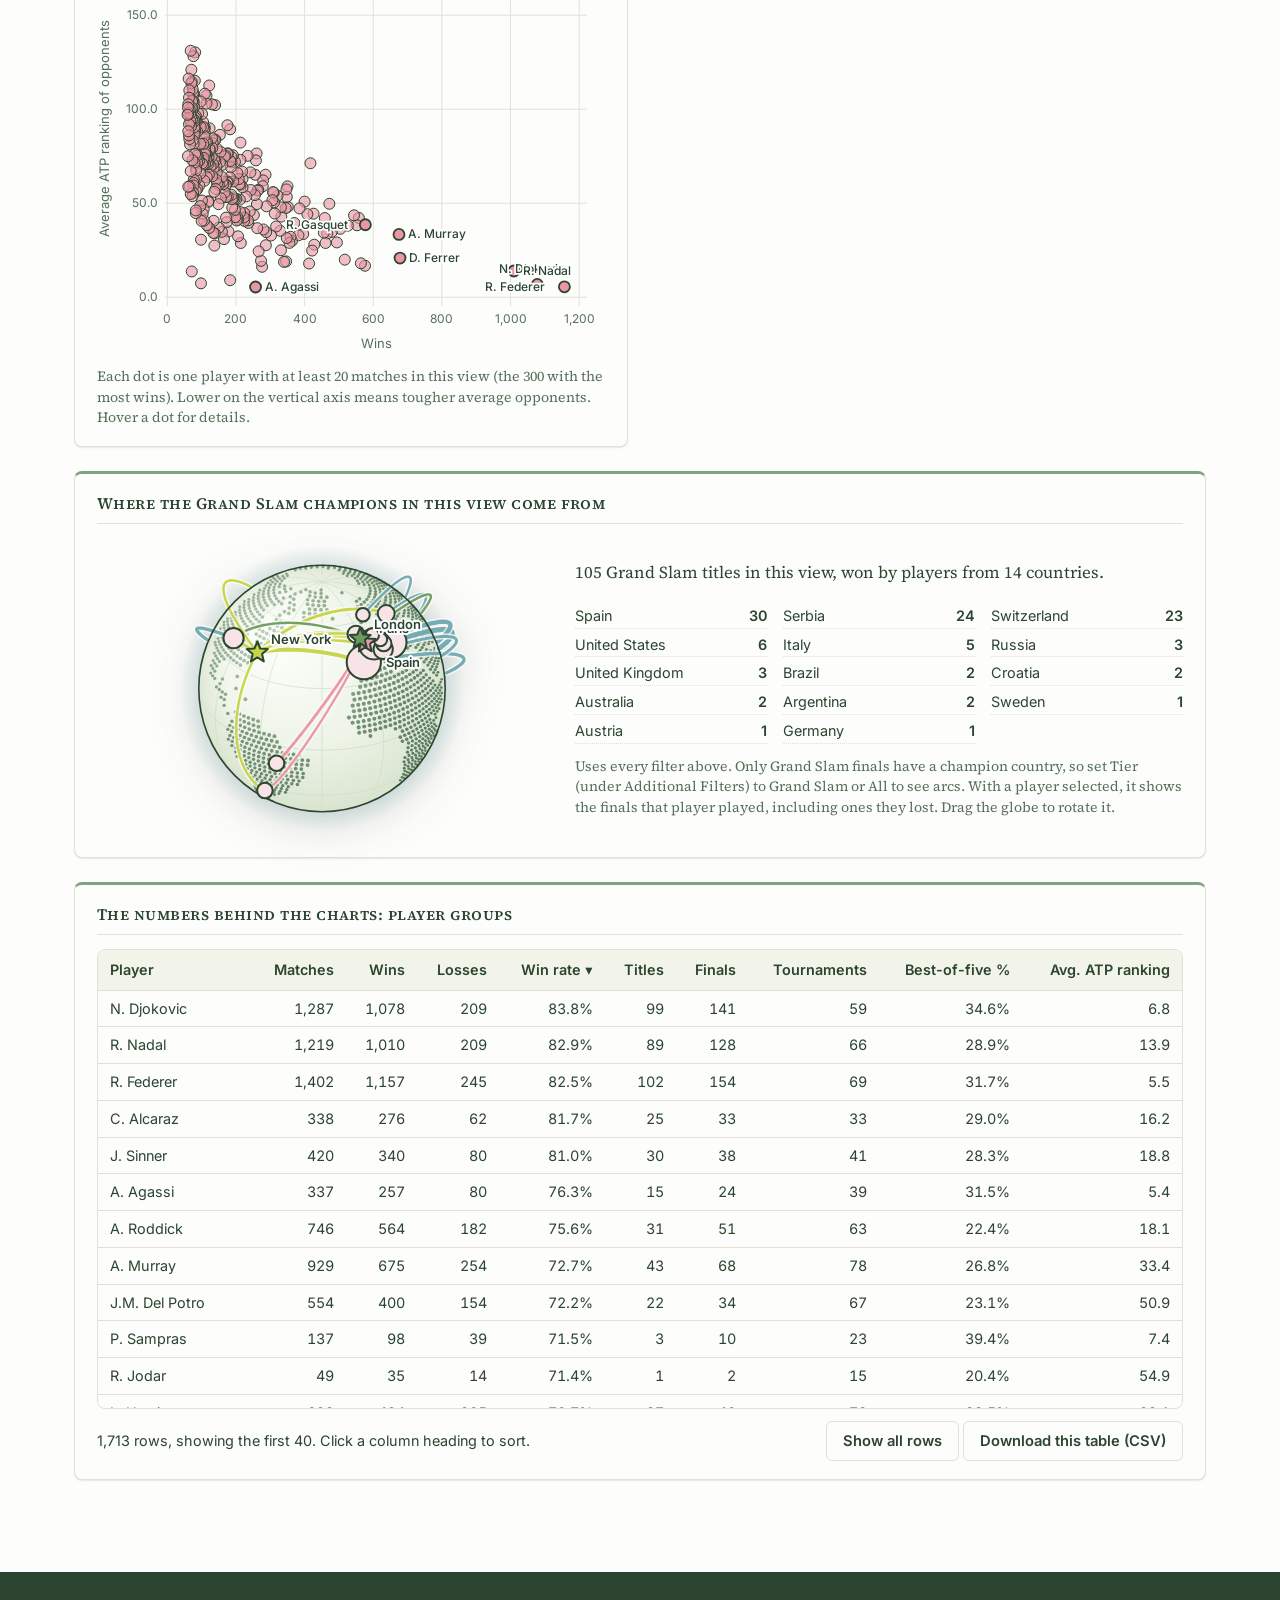
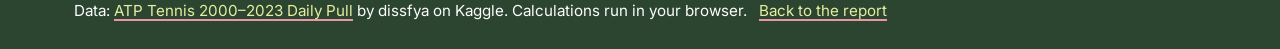
==== commit 59dafbee: "Simplify global filters to Year and Tournament only; default to a win-rate/player view - The "Global" ====
--- a/dashboard.html
+++ b/dashboard.html
@@ -69,21 +69,15 @@
 
     <section class="dash-band">
      <div class="wrap">
-      <section class="controls filters-box" aria-label="Global filters">
-      <h3 class="dash-section-h">Global filters</h3>
-      <p class="scope-line">Combine any of these to narrow down the matches analyzed everywhere below &mdash; for example, Tier = Grand Slam and Surface = Grass isolates every Wimbledon-era match. Applies to the summary numbers, charts, table, and globe below; Head to Head always uses the full dataset, and Win/Loss averages and the Leaderboard use their own player picker instead.</p>
+      <section class="controls filters-box" aria-label="Filter by tournament">
+      <h3 class="dash-section-h">Filter by tournament</h3>
+      <p class="scope-line">Narrow every match analyzed below to a year range and/or one tournament. Applies to the summary numbers, charts, table, and globe below; Head to Head always uses the full dataset, and Win/Loss averages and the Leaderboard use their own player picker instead. Use "Break down by" further down to split the view by tier, surface, court, round, best of, tournament, or player instead of filtering to just one.</p>
       <div class="filter-grid-all">
         <div class="field"><label for="f-from">Year (from &ndash; to)</label><div class="range"><select id="f-from" aria-label="From year" title="Keep only matches played in this range of seasons"></select><select id="f-to" aria-label="To year" title="Keep only matches played in this range of seasons"></select></div></div>
-        <div class="field"><label for="f-tour">Tournament (type to search)</label><input id="f-tour" list="dl-tours" placeholder="All tournaments" autocomplete="off" title="Narrow to one specific tournament, e.g. only the Australian Open"><datalist id="dl-tours"></datalist></div>
-        <div class="field"><label for="f-tier">Tier (event level)</label><select id="f-tier" title="Event level, from the four Grand Slams down to smaller regular-season events"></select></div>
-        <div class="field"><label for="f-surface">Surface</label><select id="f-surface" title="Court surface the match was played on: hard, clay, grass, or carpet"></select></div>
-        <div class="field"><label for="f-court">Court (indoor/outdoor)</label><select id="f-court" title="Whether the match was played indoors or outdoors"></select></div>
-        <div class="field"><label for="f-round">Round</label><select id="f-round" title="Stage of the tournament, from the first round to the final"></select></div>
-        <div class="field"><label for="f-bo">Best of</label><select id="f-bo" title="Best-of-3 or best-of-5 sets — most men's Grand Slam and Davis Cup matches are best-of-5, almost everything else is best-of-3"></select></div>
-        <div class="field"><label for="f-player">Player (type to search)</label><input id="f-player" list="dl-players" placeholder="All players" autocomplete="off" title="Keep only matches this player won or lost"><datalist id="dl-players"></datalist></div>
+        <div class="field"><label for="f-tour">Tournament (type to search)</label><input id="f-tour" list="dl-tours" placeholder="All tournaments" autocomplete="off" title="Narrow to one specific tournament, e.g. only the Australian Open"><datalist id="dl-tours"></datalist><datalist id="dl-players"></datalist></div>
       </div>
       <div class="filter-actions">
-        <button class="btn" id="btn-slams" type="button" title="Shortcut for Tier = Grand Slam">Grand Slams only</button>
+        <button class="btn" id="btn-slams" type="button" title="Shortcut for only Grand Slam matches">Grand Slams only</button>
         <button class="btn" id="btn-reset" type="button">Reset all filters</button>
       </div>
     </section>
@@ -111,7 +105,7 @@
             <div class="field"><label for="lb-top">Show</label><select id="lb-top"><option value="5">Top 5</option><option value="10">Top 10</option><option value="25">Top 25</option><option value="50">Top 50</option><option value="100">Top 100</option></select></div>
           </div>
         </div>
-        <p class="scope-line">Global filters applied: <span id="lb-scope"></span> (the Player filter above doesn't apply here, so every player can be ranked)</p>
+        <p class="scope-line">Filters applied: <span id="lb-scope"></span></p>
         <div class="tbl-wrap"><table class="data lb" id="lb-tbl"></table></div>
         <p class="chart-note" id="lb-info"></p>
       </div>
--- a/css/style.css
+++ b/css/style.css
@@ -162,8 +162,8 @@
 .scope-cap{font-family:var(--font-display);font-size:var(--fs-label);font-weight:600;color:var(--ink-soft);text-transform:uppercase;letter-spacing:.06em;margin:0 0 14px}
 .scope-line{font-family:var(--font-display);font-size:var(--fs-small);color:var(--ink-soft);margin:0 0 12px}
 .scope-line span{color:var(--ink);font-weight:600}
-.filters-box{background:#f6d7de;border-color:var(--pink)}
-.filter-grid-all{display:grid;grid-template-columns:repeat(4,minmax(0,1fr));gap:14px 16px;align-items:end;margin-top:14px}
+.filters-box{background:#fbe9ee;border-color:var(--pink)}
+.filter-grid-all{display:grid;grid-template-columns:repeat(auto-fit,minmax(220px,300px));gap:14px 16px;align-items:end;margin-top:14px}
 .filter-actions{display:flex;flex-wrap:wrap;gap:12px;margin-top:18px;padding-top:16px;border-top:1px solid rgba(43,69,48,.15)}
 .field label{display:block;font-family:var(--font-display);font-weight:500;font-size:var(--fs-label);margin-bottom:4px;color:var(--ink-soft)}
 .field select,.field input{width:100%;font-family:var(--font-display);font-size:.96rem;color:var(--ink);background:var(--white);border:var(--line);border-radius:var(--r-sm);padding:7px 10px;height:40px;transition:border-color var(--ease),box-shadow var(--ease)}
@@ -248,10 +248,6 @@
   .small-multiples{grid-template-columns:minmax(0,1fr)}
   .dash-head-row{flex-direction:column;align-items:flex-start}
   .court-gallery{justify-content:flex-start}
-  .filter-grid-all{grid-template-columns:minmax(0,1fr) minmax(0,1fr)}
-}
-@media (max-width:560px){
-  .filter-grid-all{grid-template-columns:minmax(0,1fr)}
 }
 @media (prefers-reduced-motion:reduce){html{scroll-behavior:auto}}
 h3.dash-section-h{font-size:clamp(1.3rem,2.4vw,1.65rem);font-weight:700;font-variant-caps:normal;letter-spacing:0;text-transform:none;border-bottom:2px solid var(--ink);padding-bottom:12px;margin-bottom:16px}
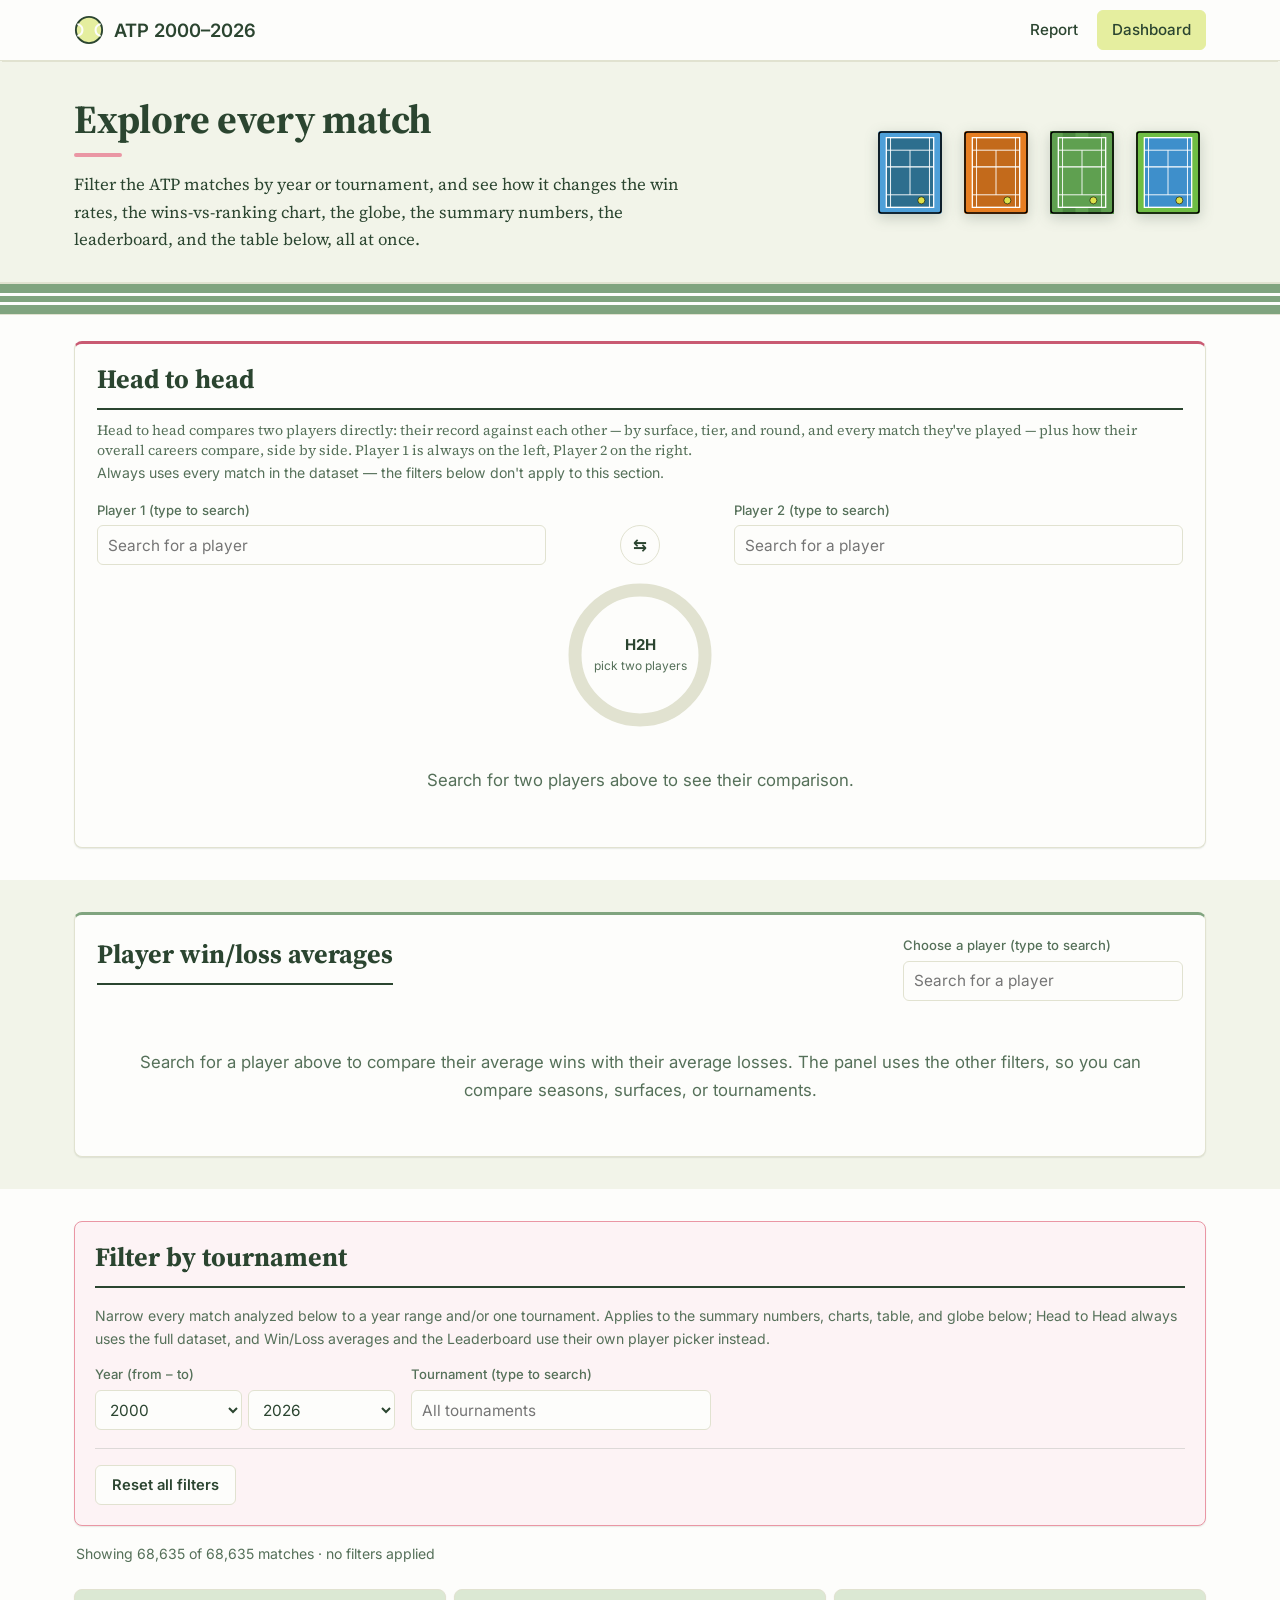
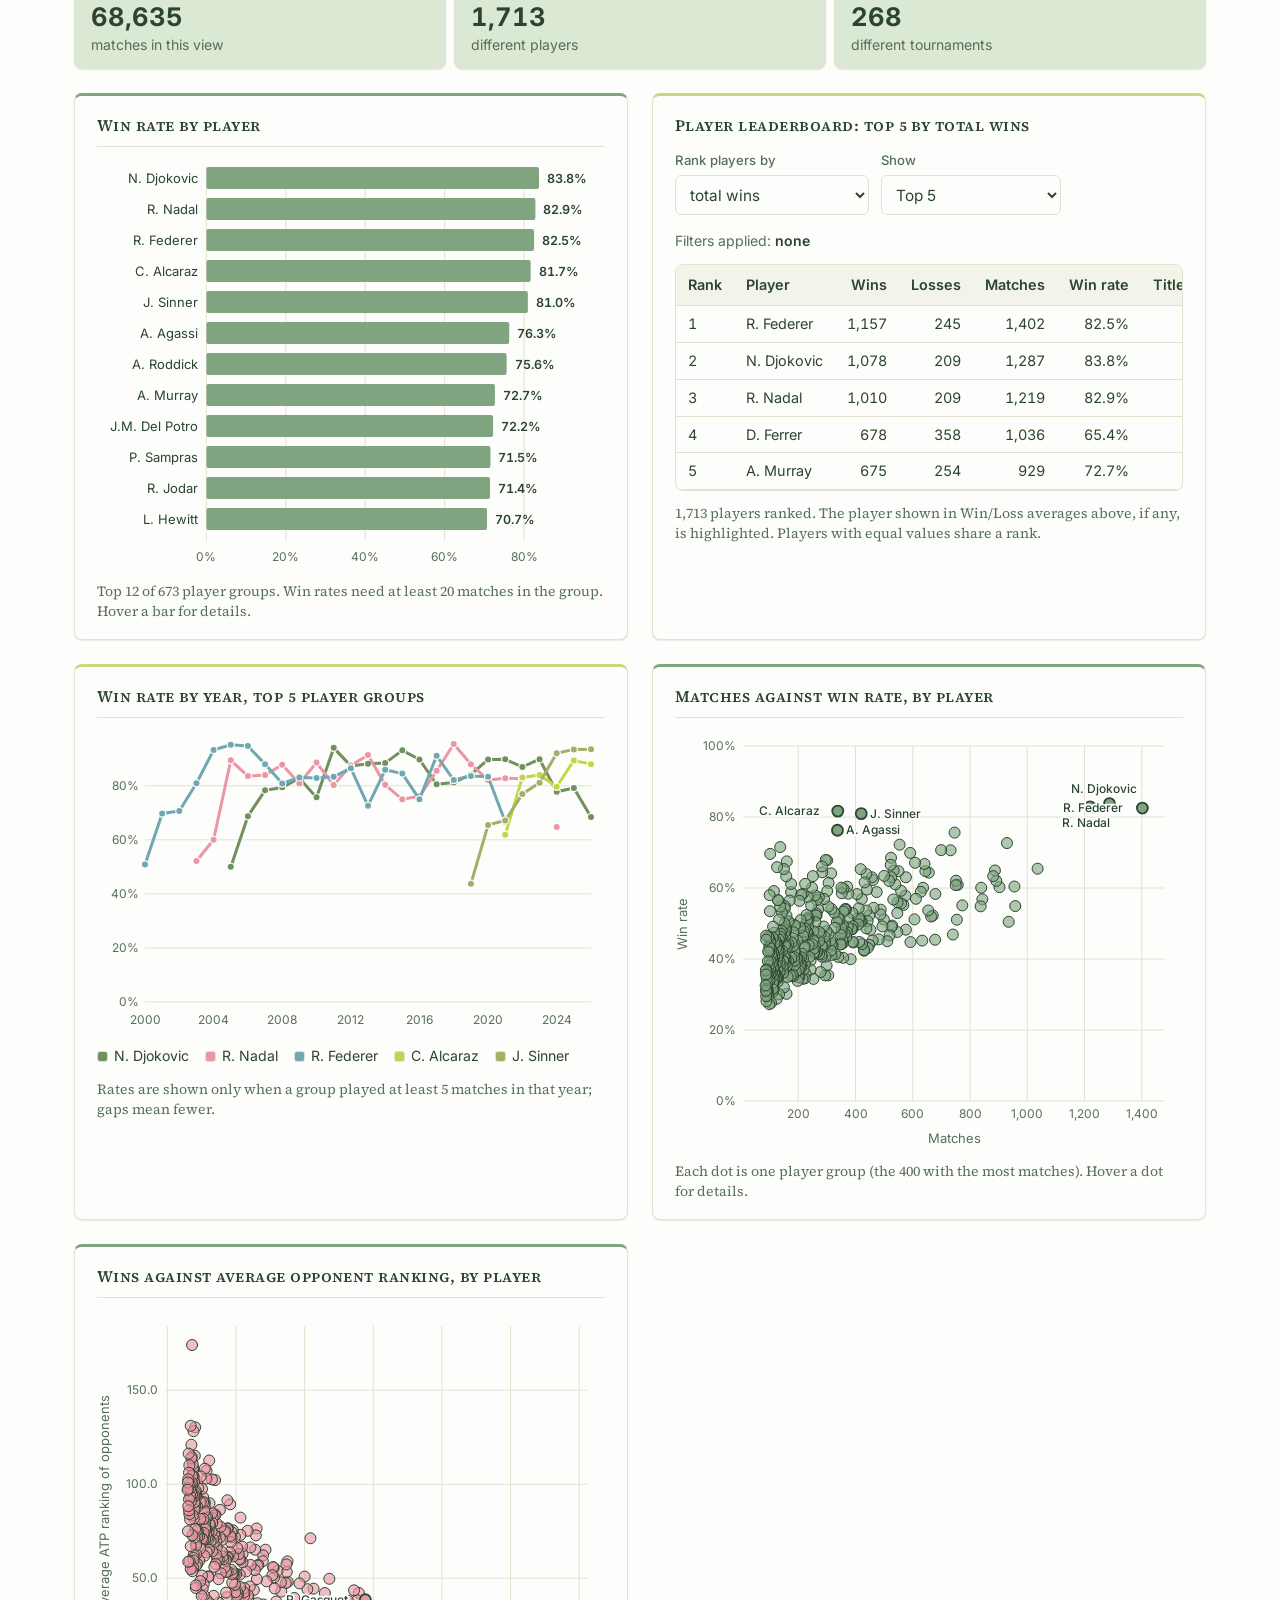
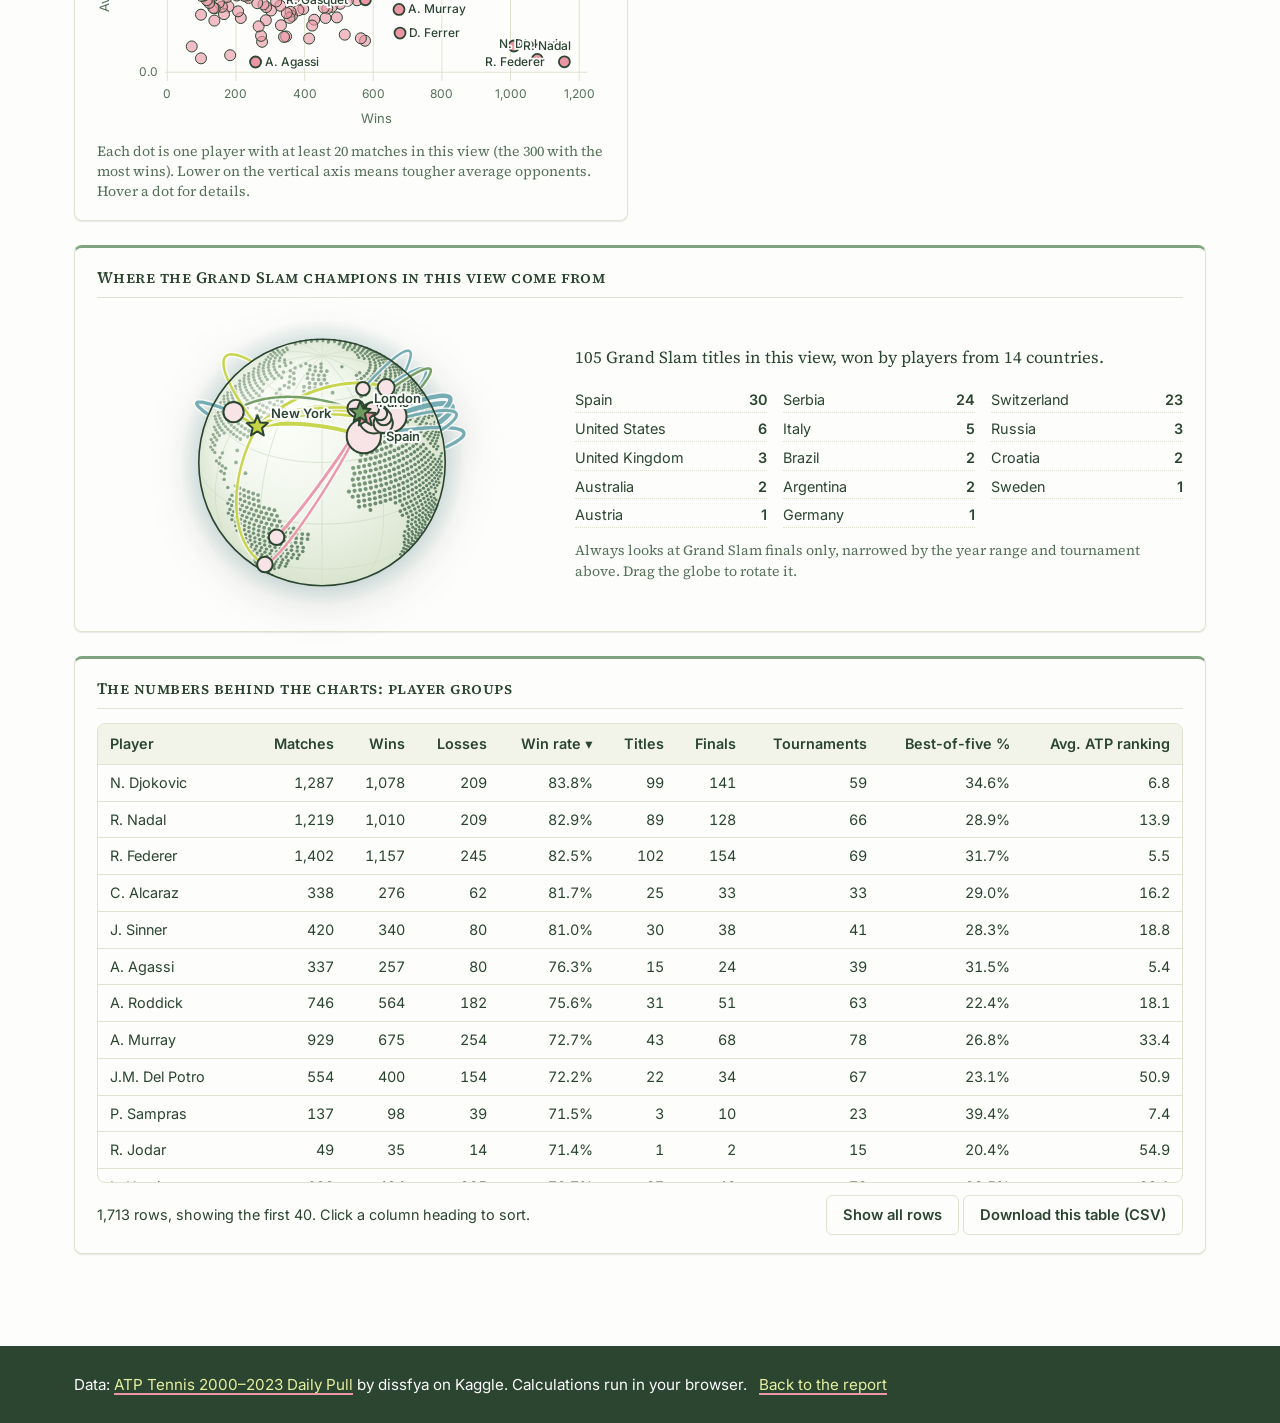
==== commit 02992554: "Remove the Grand Slams shortcut and the Measure/Break down by controls - Dropped the "Grand Slams on" ====
--- a/dashboard.html
+++ b/dashboard.html
@@ -4,7 +4,7 @@
 <meta charset="utf-8">
 <meta name="viewport" content="width=device-width, initial-scale=1">
 <title>Dashboard | Who owns the Grand Slams?</title>
-<meta name="description" content="Filter 68,000+ ATP matches by year, player, tournament, tier, surface, court, round, and best-of, compare a player's average wins and losses, see a leaderboard, and switch the charts between measures and breakdowns.">
+<meta name="description" content="Filter 68,000+ ATP matches by year and tournament, compare two players head to head, see a player's average wins and losses, and browse a win-rate leaderboard.">
 <link rel="preconnect" href="https://fonts.googleapis.com"><link rel="preconnect" href="https://fonts.gstatic.com" crossorigin>
 <link href="https://fonts.googleapis.com/css2?family=Inter:wght@400;500;600;700&family=Source+Serif+4:ital,opsz,wght@0,8..60,400;0,8..60,600;1,8..60,400&display=swap" rel="stylesheet">
 <link rel="stylesheet" href="css/style.css">
@@ -21,7 +21,7 @@
   <div class="wrap dash-head-row">
     <div class="dash-head-text">
       <h1>Explore every match</h1>
-      <p>Filter the ATP matches, then choose what to measure and how to break it down. All four charts, the globe, the summary numbers, the leaderboard, and the table update together. Start with <b>Grand Slams only</b> to match the report.</p>
+      <p>Filter the ATP matches by year or tournament, and see how it changes the win rates, the wins-vs-ranking chart, the globe, the summary numbers, the leaderboard, and the table below, all at once.</p>
     </div>
     <div class="court-gallery" id="court-gallery" aria-hidden="true"></div>
   </div>
@@ -71,13 +71,12 @@
      <div class="wrap">
       <section class="controls filters-box" aria-label="Filter by tournament">
       <h3 class="dash-section-h">Filter by tournament</h3>
-      <p class="scope-line">Narrow every match analyzed below to a year range and/or one tournament. Applies to the summary numbers, charts, table, and globe below; Head to Head always uses the full dataset, and Win/Loss averages and the Leaderboard use their own player picker instead. Use "Break down by" further down to split the view by tier, surface, court, round, best of, tournament, or player instead of filtering to just one.</p>
+      <p class="scope-line">Narrow every match analyzed below to a year range and/or one tournament. Applies to the summary numbers, charts, table, and globe below; Head to Head always uses the full dataset, and Win/Loss averages and the Leaderboard use their own player picker instead.</p>
       <div class="filter-grid-all">
         <div class="field"><label for="f-from">Year (from &ndash; to)</label><div class="range"><select id="f-from" aria-label="From year" title="Keep only matches played in this range of seasons"></select><select id="f-to" aria-label="To year" title="Keep only matches played in this range of seasons"></select></div></div>
         <div class="field"><label for="f-tour">Tournament (type to search)</label><input id="f-tour" list="dl-tours" placeholder="All tournaments" autocomplete="off" title="Narrow to one specific tournament, e.g. only the Australian Open"><datalist id="dl-tours"></datalist><datalist id="dl-players"></datalist></div>
       </div>
       <div class="filter-actions">
-        <button class="btn" id="btn-slams" type="button" title="Shortcut for only Grand Slam matches">Grand Slams only</button>
         <button class="btn" id="btn-reset" type="button">Reset all filters</button>
       </div>
     </section>
@@ -85,15 +84,6 @@
 
     <section class="kpis" id="kpis" aria-label="Summary numbers"></section>
 
-    <section class="controls" aria-label="Chart display controls">
-      <p class="scope-cap">Applies to: the four charts and the table below</p>
-      <div class="ctl-row" style="margin-top:0;padding-top:0;border-top:none">
-        <div class="field" style="min-width:210px"><label for="m-measure">Measure</label><select id="m-measure" title="The statistic charted and tabulated below"></select></div>
-        <div class="field" style="min-width:210px"><label for="m-dim">Break down by</label><select id="m-dim" title="How to group the matches in this view into the bars, lines, and rows below"></select></div>
-      </div>
-      <p class="scope-line" style="margin-top:10px">Filters applied: <span id="charts-scope"></span></p>
-      <p class="scope-line" id="dim-note" style="margin-top:6px;color:var(--pink-deep);display:none"></p>
-    </section>
 
     <section class="dash-grid" aria-label="Charts">
       <div class="card"><h3 id="t-bar"></h3><div class="chart" id="ch-bar"></div><p class="chart-note" id="n-bar"></p></div>
@@ -116,7 +106,7 @@
         <h3>Where the Grand Slam champions in this view come from</h3>
         <div class="dash-globe">
           <div class="globe-box"><canvas id="dash-globe" width="700" height="660" aria-label="Globe with arcs from champions' home countries to the Grand Slam venues"></canvas><div class="globe-tip" id="dash-tip"></div></div>
-          <div><p id="globe-summary" style="margin-top:0"></p><ul class="country-list" id="globe-list"></ul><p class="chart-note">Uses every filter above. Only Grand Slam finals have a champion country, so set Tier (under Additional Filters) to Grand Slam or All to see arcs. With a player selected, it shows the finals that player played, including ones they lost. Drag the globe to rotate it.</p></div>
+          <div><p id="globe-summary" style="margin-top:0"></p><ul class="country-list" id="globe-list"></ul><p class="chart-note">Always looks at Grand Slam finals only, narrowed by the year range and tournament above. Drag the globe to rotate it.</p></div>
         </div>
       </div>
       <div class="card wide">
--- a/css/style.css
+++ b/css/style.css
@@ -162,7 +162,7 @@
 .scope-cap{font-family:var(--font-display);font-size:var(--fs-label);font-weight:600;color:var(--ink-soft);text-transform:uppercase;letter-spacing:.06em;margin:0 0 14px}
 .scope-line{font-family:var(--font-display);font-size:var(--fs-small);color:var(--ink-soft);margin:0 0 12px}
 .scope-line span{color:var(--ink);font-weight:600}
-.filters-box{background:#fbe9ee;border-color:var(--pink)}
+.filters-box{background:#fdf3f5;border-color:var(--pink)}
 .filter-grid-all{display:grid;grid-template-columns:repeat(auto-fit,minmax(220px,300px));gap:14px 16px;align-items:end;margin-top:14px}
 .filter-actions{display:flex;flex-wrap:wrap;gap:12px;margin-top:18px;padding-top:16px;border-top:1px solid rgba(43,69,48,.15)}
 .field label{display:block;font-family:var(--font-display);font-weight:500;font-size:var(--fs-label);margin-bottom:4px;color:var(--ink-soft)}
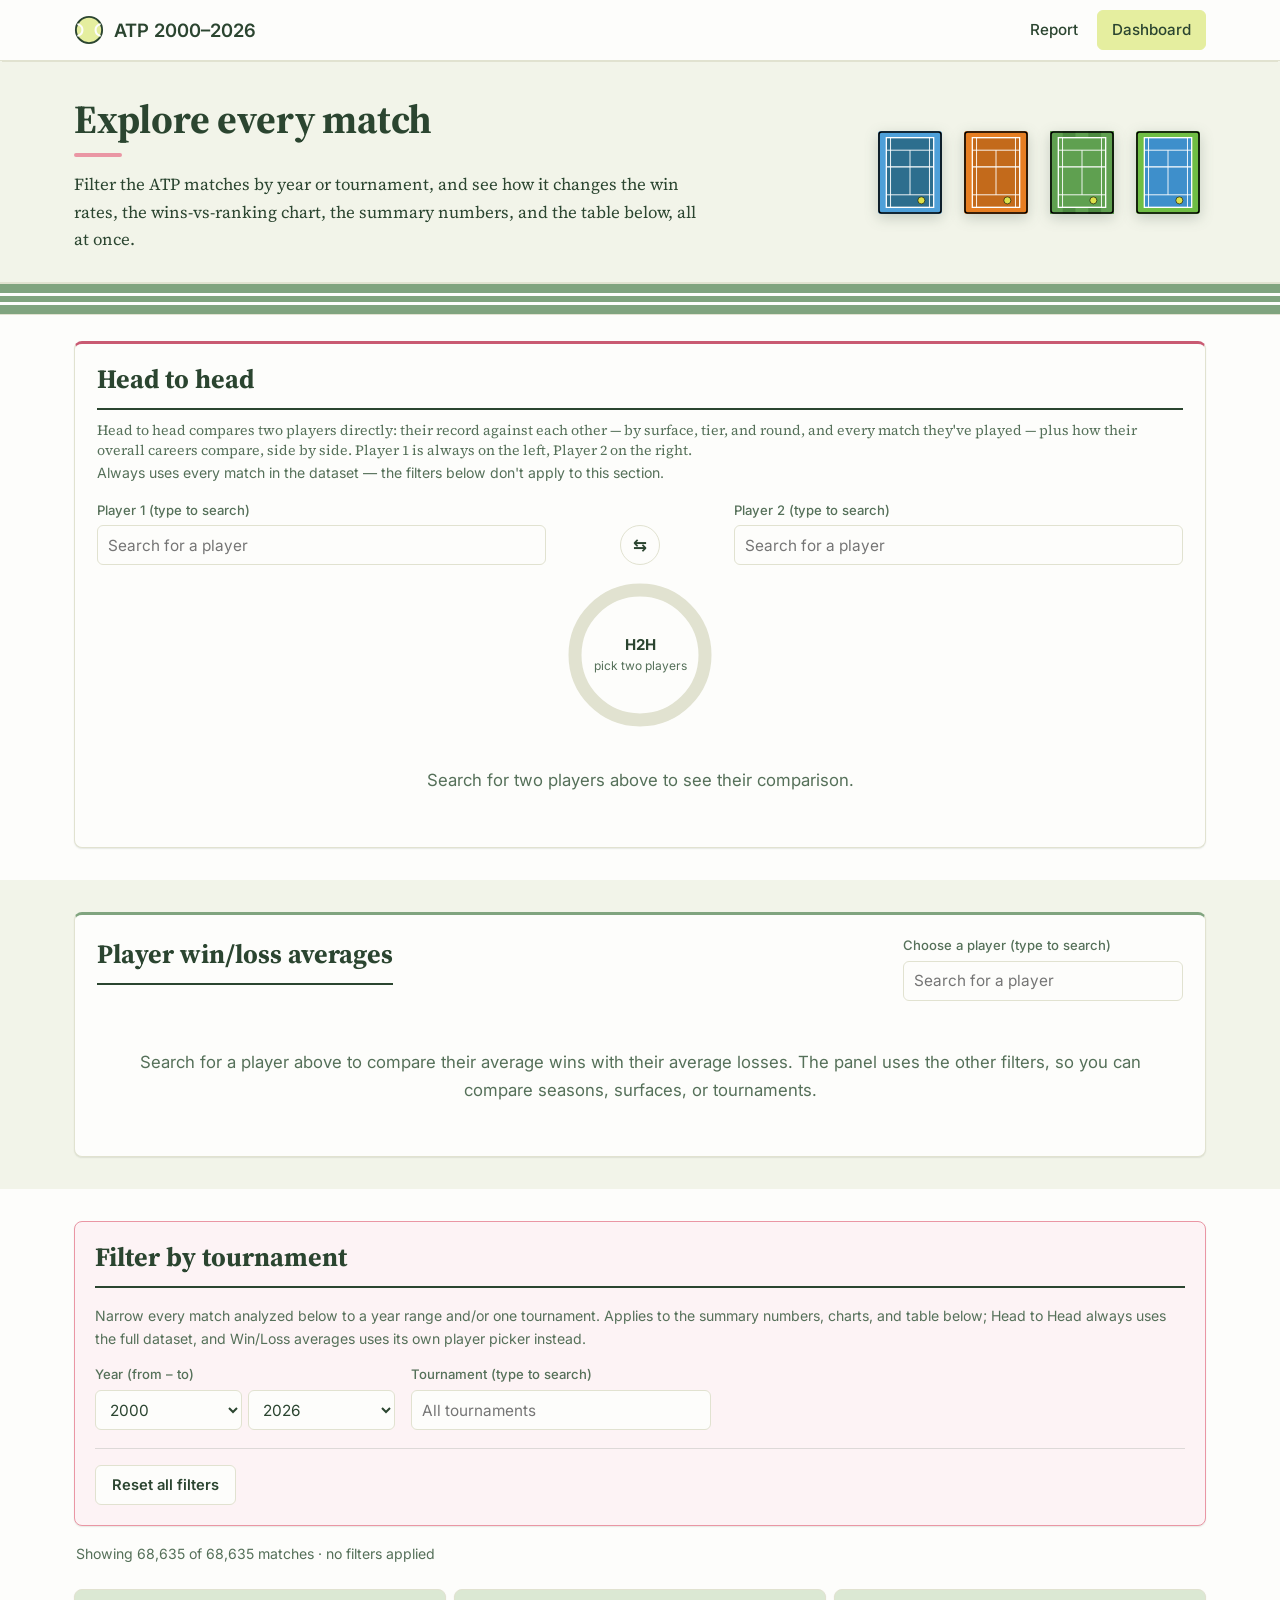
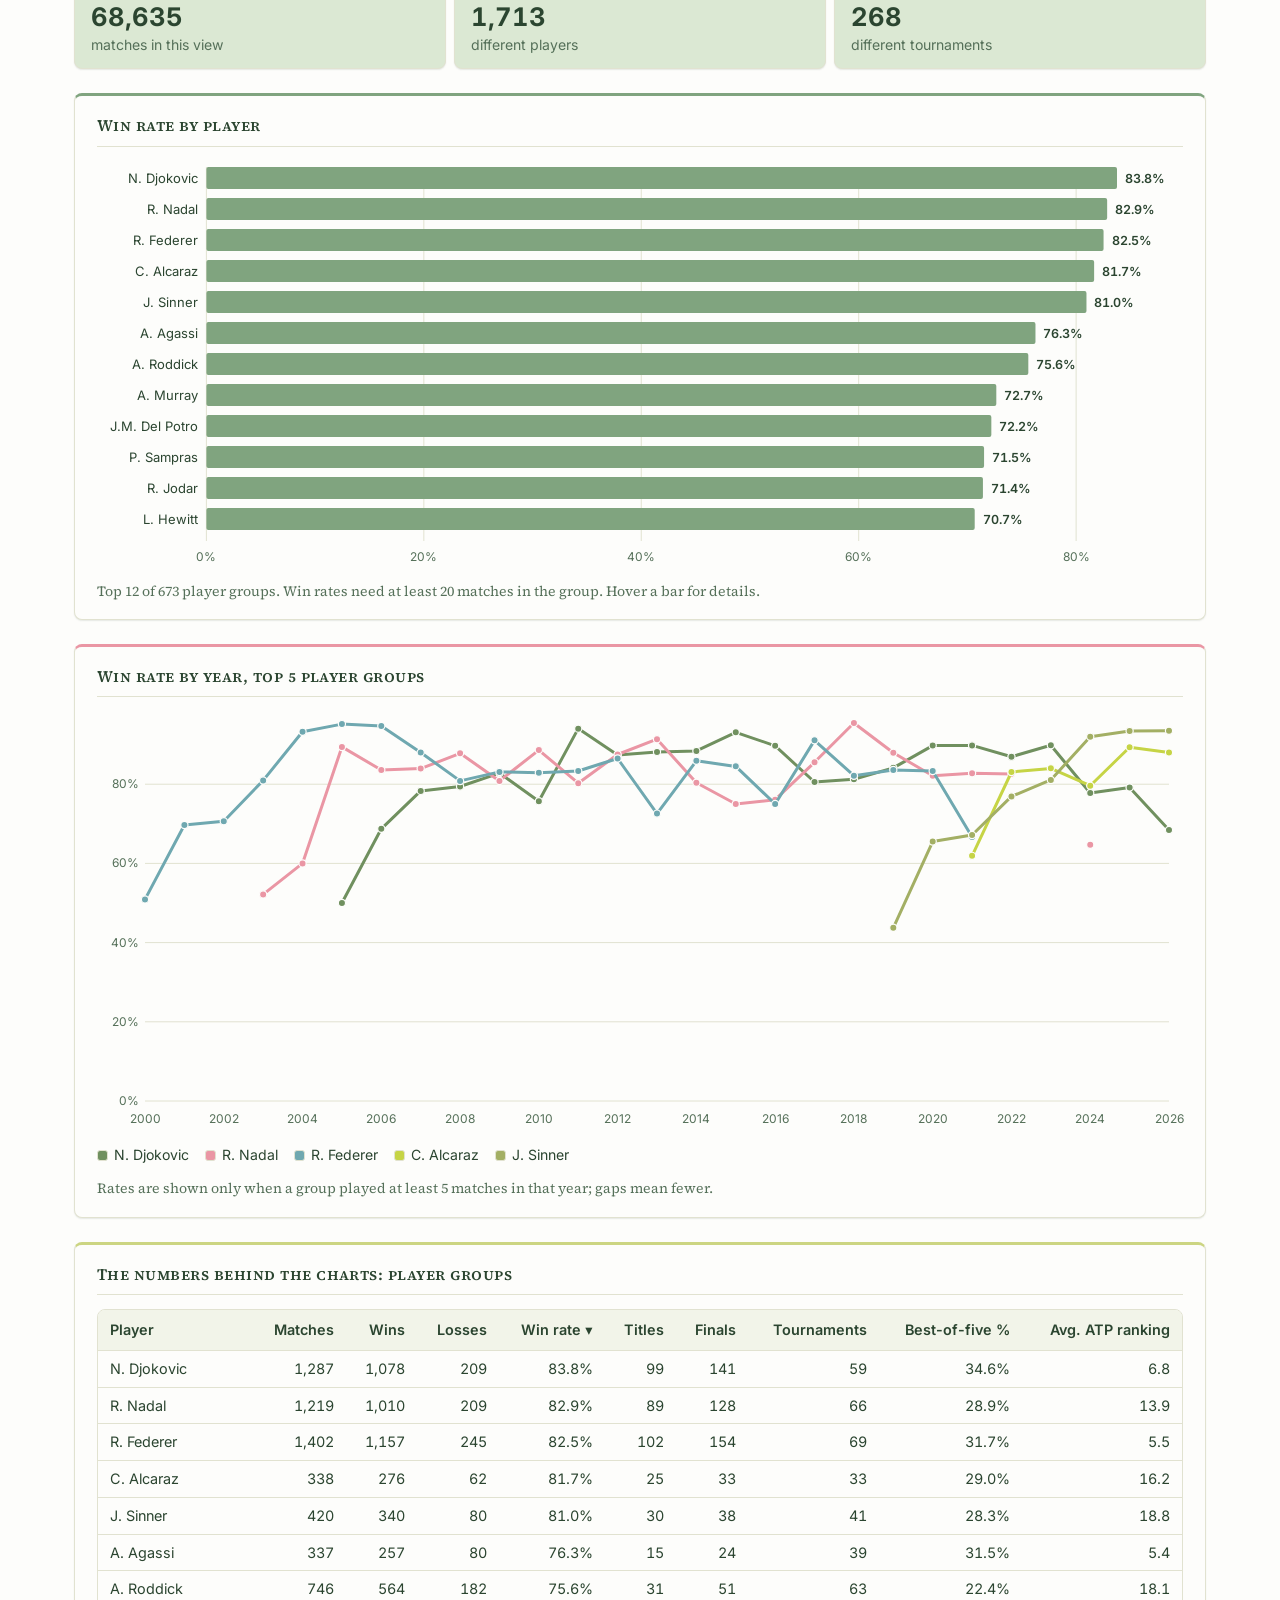
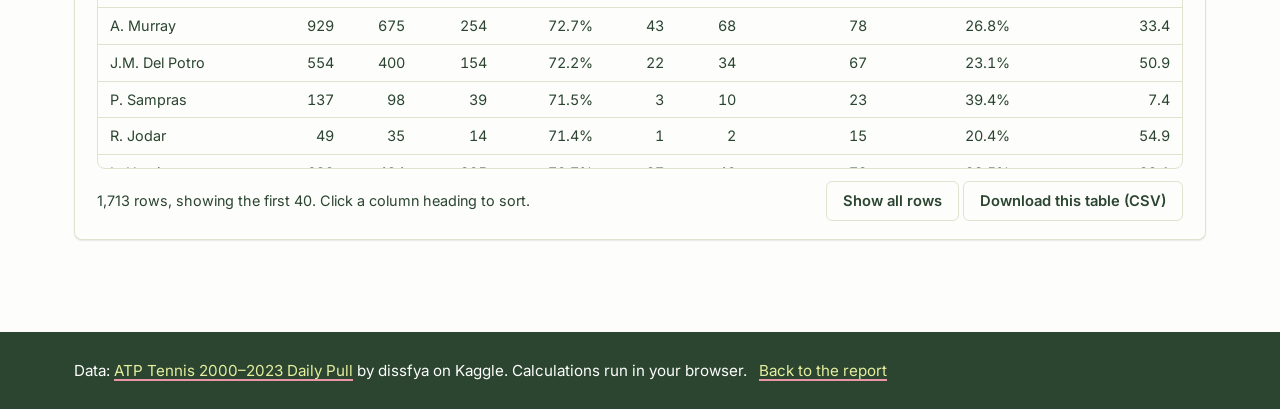
==== commit 8f1098fd: "Remove Player leaderboard and the scatter/rank charts; enlarge the remaining charts - Deleted the Pl" ====
--- a/dashboard.html
+++ b/dashboard.html
@@ -4,7 +4,7 @@
 <meta charset="utf-8">
 <meta name="viewport" content="width=device-width, initial-scale=1">
 <title>Dashboard | Who owns the Grand Slams?</title>
-<meta name="description" content="Filter 68,000+ ATP matches by year and tournament, compare two players head to head, see a player's average wins and losses, and browse a win-rate leaderboard.">
+<meta name="description" content="Filter 68,000+ ATP matches by year and tournament, compare two players head to head, and see a player's average wins and losses.">
 <link rel="preconnect" href="https://fonts.googleapis.com"><link rel="preconnect" href="https://fonts.gstatic.com" crossorigin>
 <link href="https://fonts.googleapis.com/css2?family=Inter:wght@400;500;600;700&family=Source+Serif+4:ital,opsz,wght@0,8..60,400;0,8..60,600;1,8..60,400&display=swap" rel="stylesheet">
 <link rel="stylesheet" href="css/style.css">
@@ -21,7 +21,7 @@
   <div class="wrap dash-head-row">
     <div class="dash-head-text">
       <h1>Explore every match</h1>
-      <p>Filter the ATP matches by year or tournament, and see how it changes the win rates, the wins-vs-ranking chart, the globe, the summary numbers, the leaderboard, and the table below, all at once.</p>
+      <p>Filter the ATP matches by year or tournament, and see how it changes the win rates, the wins-vs-ranking chart, the summary numbers, and the table below, all at once.</p>
     </div>
     <div class="court-gallery" id="court-gallery" aria-hidden="true"></div>
   </div>
@@ -71,7 +71,7 @@
      <div class="wrap">
       <section class="controls filters-box" aria-label="Filter by tournament">
       <h3 class="dash-section-h">Filter by tournament</h3>
-      <p class="scope-line">Narrow every match analyzed below to a year range and/or one tournament. Applies to the summary numbers, charts, table, and globe below; Head to Head always uses the full dataset, and Win/Loss averages and the Leaderboard use their own player picker instead.</p>
+      <p class="scope-line">Narrow every match analyzed below to a year range and/or one tournament. Applies to the summary numbers, charts, and table below; Head to Head always uses the full dataset, and Win/Loss averages uses its own player picker instead.</p>
       <div class="filter-grid-all">
         <div class="field"><label for="f-from">Year (from &ndash; to)</label><div class="range"><select id="f-from" aria-label="From year" title="Keep only matches played in this range of seasons"></select><select id="f-to" aria-label="To year" title="Keep only matches played in this range of seasons"></select></div></div>
         <div class="field"><label for="f-tour">Tournament (type to search)</label><input id="f-tour" list="dl-tours" placeholder="All tournaments" autocomplete="off" title="Narrow to one specific tournament, e.g. only the Australian Open"><datalist id="dl-tours"></datalist><datalist id="dl-players"></datalist></div>
@@ -86,29 +86,8 @@
 
 
     <section class="dash-grid" aria-label="Charts">
-      <div class="card"><h3 id="t-bar"></h3><div class="chart" id="ch-bar"></div><p class="chart-note" id="n-bar"></p></div>
-      <div class="card" style="--accent:var(--lime-mid)">
-        <div class="panel-head">
-          <h3 id="t-lb">Player leaderboard</h3>
-          <div class="rank-ctl">
-            <div class="field"><label for="lb-measure">Rank players by</label><select id="lb-measure"></select></div>
-            <div class="field"><label for="lb-top">Show</label><select id="lb-top"><option value="5">Top 5</option><option value="10">Top 10</option><option value="25">Top 25</option><option value="50">Top 50</option><option value="100">Top 100</option></select></div>
-          </div>
-        </div>
-        <p class="scope-line">Filters applied: <span id="lb-scope"></span></p>
-        <div class="tbl-wrap"><table class="data lb" id="lb-tbl"></table></div>
-        <p class="chart-note" id="lb-info"></p>
-      </div>
-      <div class="card"><h3 id="t-line"></h3><div class="chart" id="ch-line"></div><p class="chart-note" id="n-line"></p></div>
-      <div class="card"><h3 id="t-scatter"></h3><div class="chart" id="ch-scatter"></div><p class="chart-note" id="n-scatter"></p></div>
-      <div class="card"><h3 id="t-rank"></h3><div class="chart" id="ch-rank"></div><p class="chart-note" id="n-rank"></p></div>
-      <div class="card wide">
-        <h3>Where the Grand Slam champions in this view come from</h3>
-        <div class="dash-globe">
-          <div class="globe-box"><canvas id="dash-globe" width="700" height="660" aria-label="Globe with arcs from champions' home countries to the Grand Slam venues"></canvas><div class="globe-tip" id="dash-tip"></div></div>
-          <div><p id="globe-summary" style="margin-top:0"></p><ul class="country-list" id="globe-list"></ul><p class="chart-note">Always looks at Grand Slam finals only, narrowed by the year range and tournament above. Drag the globe to rotate it.</p></div>
-        </div>
-      </div>
+      <div class="card wide"><h3 id="t-bar"></h3><div class="chart" id="ch-bar"></div><p class="chart-note" id="n-bar"></p></div>
+      <div class="card wide"><h3 id="t-line"></h3><div class="chart" id="ch-line"></div><p class="chart-note" id="n-line"></p></div>
       <div class="card wide">
         <h3 id="t-table"></h3>
         <div class="tbl-wrap"><table class="data" id="tbl"></table></div>
@@ -122,10 +101,7 @@
 
 <footer class="site-foot"><div class="wrap">Data: <a href="https://www.kaggle.com/datasets/dissfya/atp-tennis-2000-2023daily-pull">ATP Tennis 2000&ndash;2023 Daily Pull</a> by dissfya on Kaggle. Calculations run in your browser. &nbsp; <a href="index.html">Back to the report</a></div></footer>
 
-<style>.dash-globe{display:grid;grid-template-columns:minmax(0,.85fr) minmax(0,1.15fr);gap:28px;align-items:center}.dash-globe .globe-box{max-width:320px;margin:0 auto}@media (max-width:900px){.dash-globe{grid-template-columns:minmax(0,1fr)}.dash-globe .globe-box{max-width:280px}}</style>
-<script src="js/land.js"></script>
 <script src="js/charts.js"></script>
-<script src="js/globe.js"></script>
 <script src="js/dashboard.js"></script>
 </body>
 </html>
--- a/css/style.css
+++ b/css/style.css
@@ -195,9 +195,6 @@
 table.data th:first-child,table.data td:first-child{text-align:left}
 table.data td{padding:6px 12px;text-align:right;border-bottom:1px solid var(--dust);white-space:nowrap}
 table.data tbody tr:hover{background:var(--cream)}
-table.data.lb th:nth-child(2),table.data.lb td:nth-child(2){text-align:left}
-table.data tr.me td{background:var(--blush);font-weight:600}
-table.data tr.gap-row td{text-align:center;color:var(--ink-soft);padding:2px;letter-spacing:.3em}
 table.data th[aria-sort="descending"]::after{content:" \25BE"}
 table.data th[aria-sort="ascending"]::after{content:" \25B4"}
 .tbl-foot{display:flex;flex-wrap:wrap;gap:12px;align-items:center;justify-content:space-between;margin-top:12px;font-family:var(--font-display);font-size:.9rem}
@@ -218,8 +215,6 @@
 .wl-table th:first-child,.wl-table td:first-child{text-align:left}
 .wl-table th{font-weight:600;background:var(--cream);border-bottom:var(--line)}
 .wl-def{font-size:var(--fs-small);color:var(--ink-soft);margin:12px 0 0;line-height:1.45}
-.rank-ctl{display:flex;flex-wrap:wrap;gap:12px;align-items:end}
-.rank-ctl .field{min-width:180px}
 
 /* head to head */
 .h2h-header{display:grid;grid-template-columns:minmax(0,1fr) auto minmax(0,1fr);align-items:end;column-gap:20px;row-gap:16px;margin:16px 0 4px}
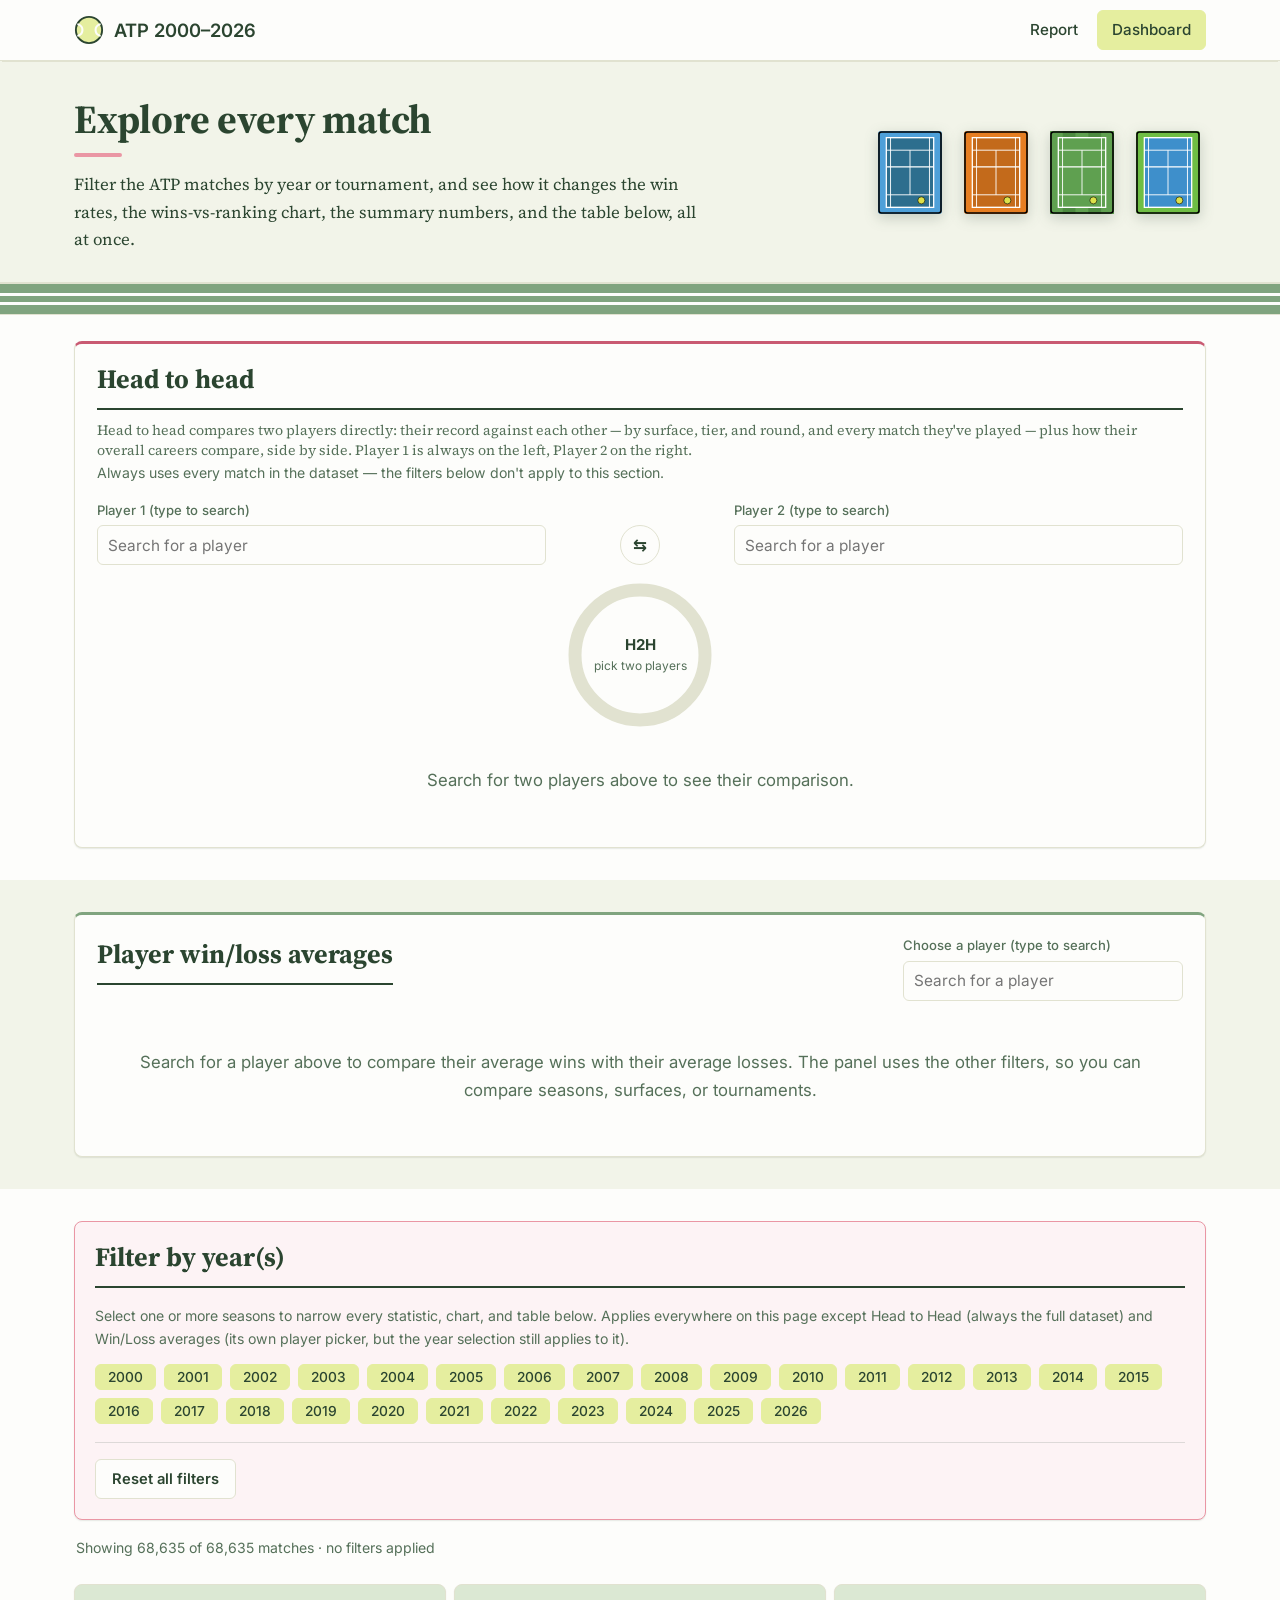
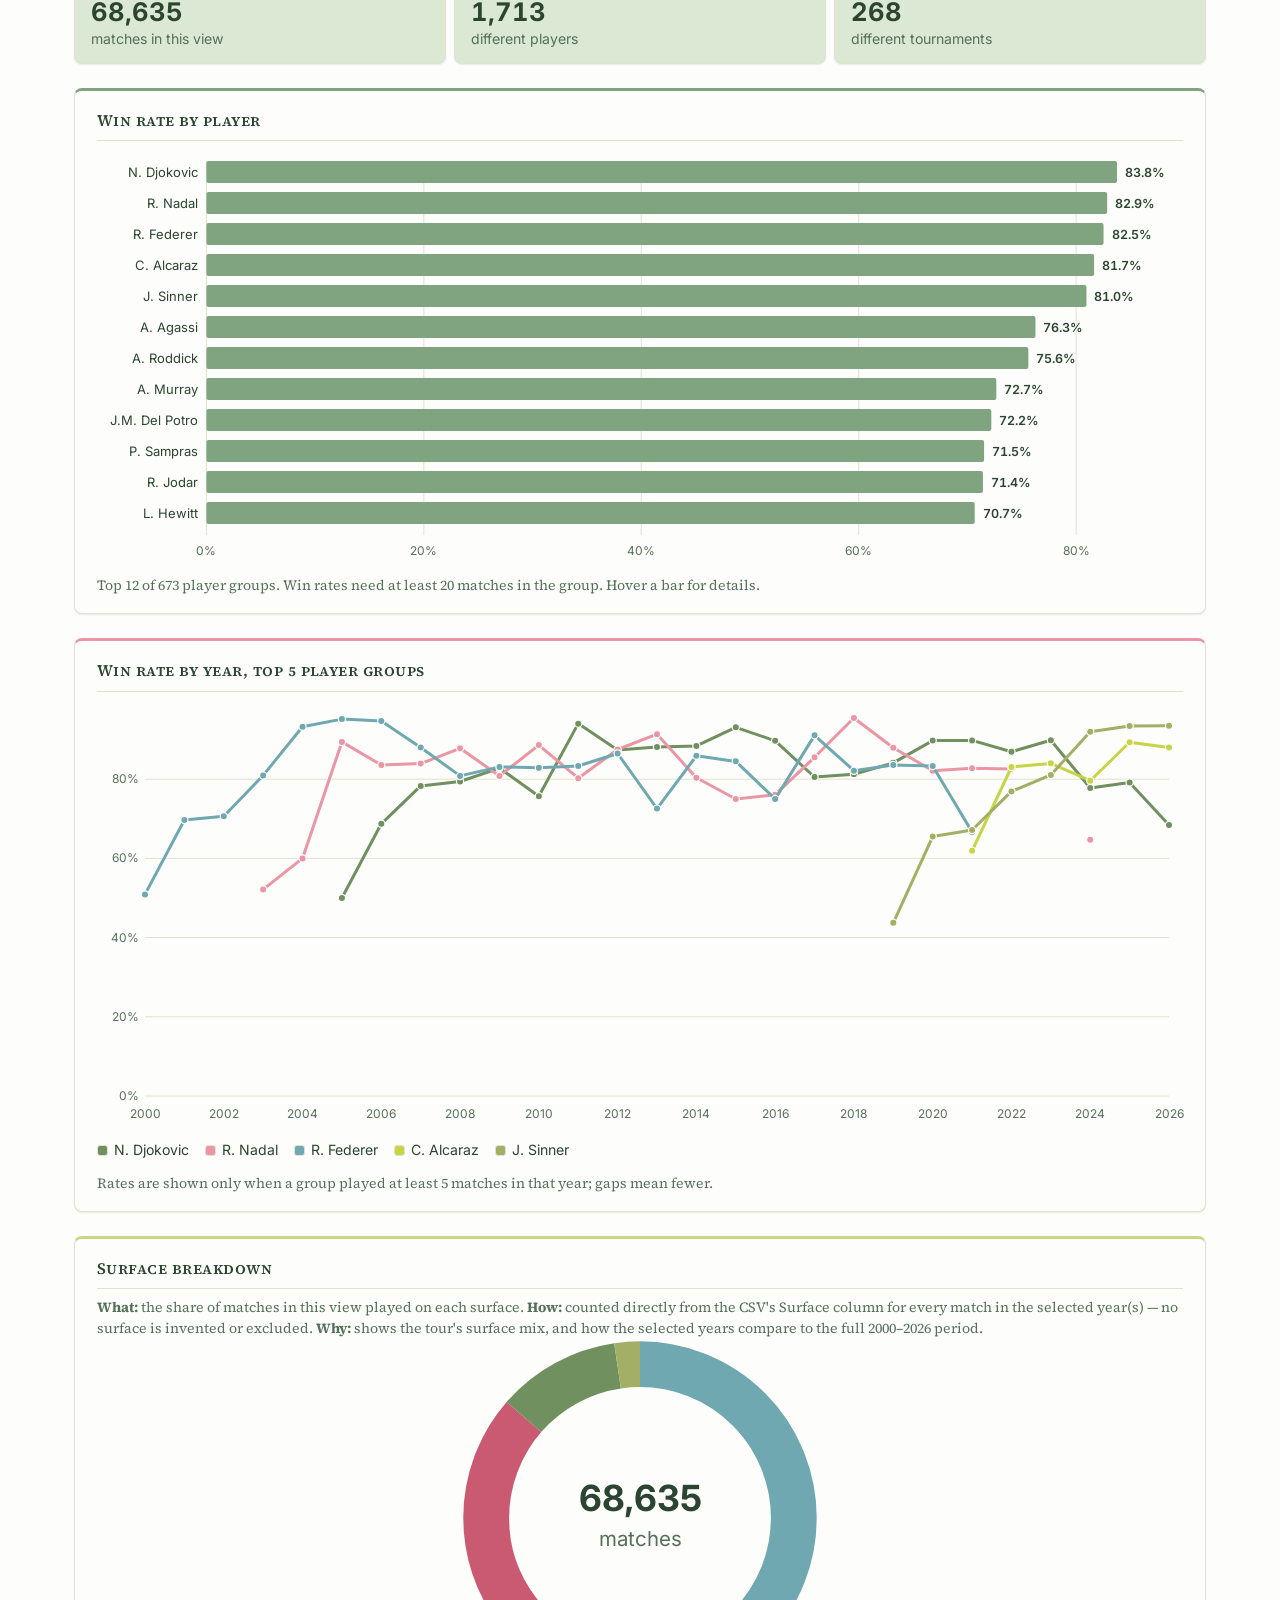
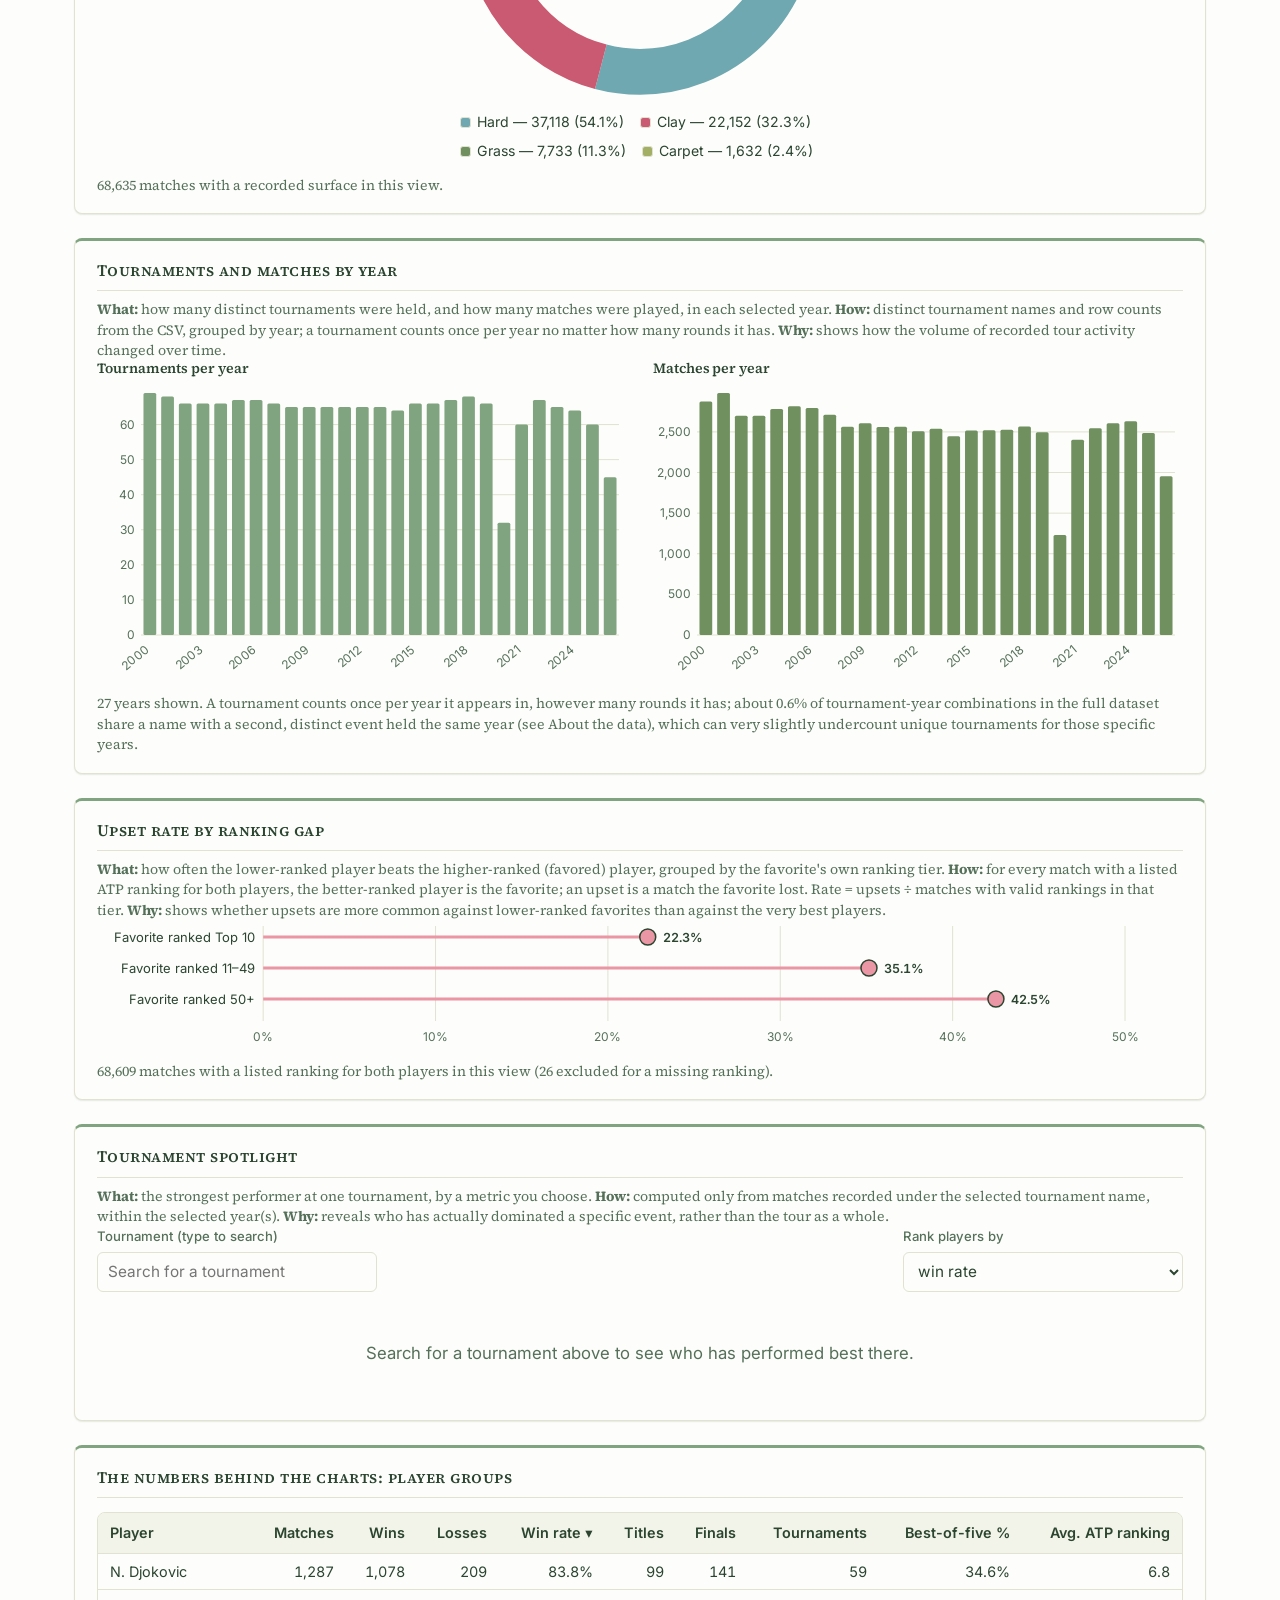
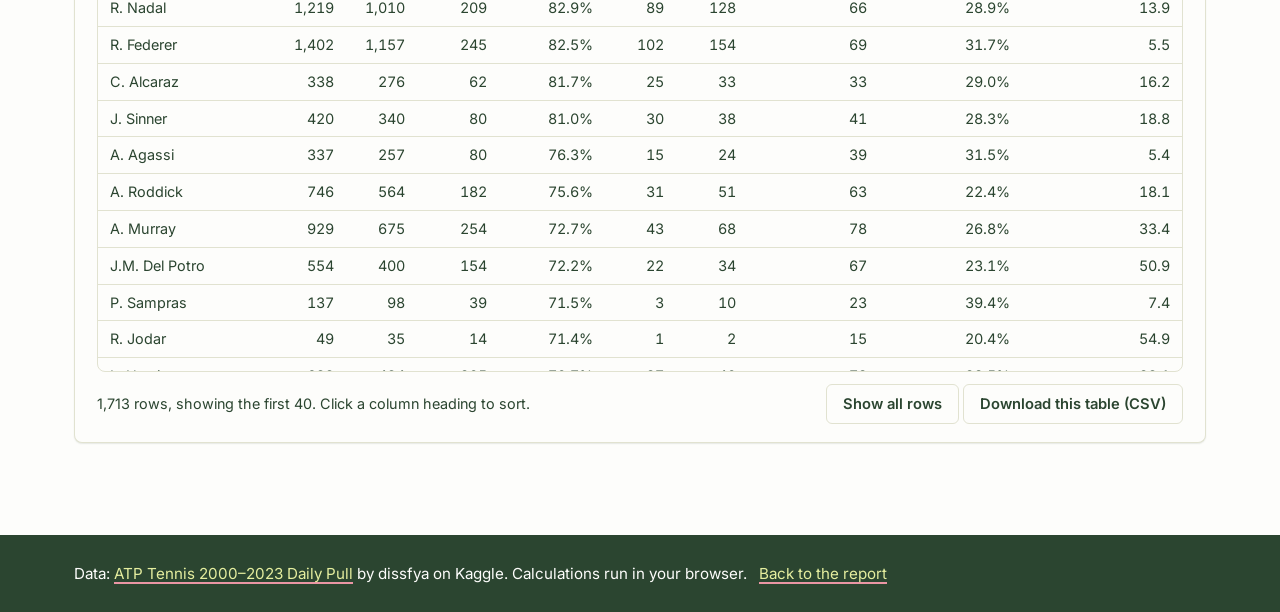
==== commit 5973eeb4: "Rebuild the dashboard filter as Filter by Year(s), add 4 new data-driven visualizations Per a full C" ====
--- a/dashboard.html
+++ b/dashboard.html
@@ -69,16 +69,14 @@
 
     <section class="dash-band">
      <div class="wrap">
-      <section class="controls filters-box" aria-label="Filter by tournament">
-      <h3 class="dash-section-h">Filter by tournament</h3>
-      <p class="scope-line">Narrow every match analyzed below to a year range and/or one tournament. Applies to the summary numbers, charts, and table below; Head to Head always uses the full dataset, and Win/Loss averages uses its own player picker instead.</p>
-      <div class="filter-grid-all">
-        <div class="field"><label for="f-from">Year (from &ndash; to)</label><div class="range"><select id="f-from" aria-label="From year" title="Keep only matches played in this range of seasons"></select><select id="f-to" aria-label="To year" title="Keep only matches played in this range of seasons"></select></div></div>
-        <div class="field"><label for="f-tour">Tournament (type to search)</label><input id="f-tour" list="dl-tours" placeholder="All tournaments" autocomplete="off" title="Narrow to one specific tournament, e.g. only the Australian Open"><datalist id="dl-tours"></datalist><datalist id="dl-players"></datalist></div>
-      </div>
+      <section class="controls filters-box" aria-label="Filter by year">
+      <h3 class="dash-section-h">Filter by year(s)</h3>
+      <p class="scope-line">Select one or more seasons to narrow every statistic, chart, and table below. Applies everywhere on this page except Head to Head (always the full dataset) and Win/Loss averages (its own player picker, but the year selection still applies to it).</p>
+      <div class="year-chip-grid" id="year-chips" role="group" aria-label="Years"></div>
       <div class="filter-actions">
         <button class="btn" id="btn-reset" type="button">Reset all filters</button>
       </div>
+      <datalist id="dl-tours"></datalist><datalist id="dl-players"></datalist>
     </section>
     <p class="view-line" id="view-line" aria-live="polite"></p>
 
@@ -88,6 +86,41 @@
     <section class="dash-grid" aria-label="Charts">
       <div class="card wide"><h3 id="t-bar"></h3><div class="chart" id="ch-bar"></div><p class="chart-note" id="n-bar"></p></div>
       <div class="card wide"><h3 id="t-line"></h3><div class="chart" id="ch-line"></div><p class="chart-note" id="n-line"></p></div>
+
+      <div class="card wide">
+        <h3>Surface breakdown</h3>
+        <p class="chart-note" style="margin-top:-6px"><b>What:</b> the share of matches in this view played on each surface. <b>How:</b> counted directly from the CSV's Surface column for every match in the selected year(s) &mdash; no surface is invented or excluded. <b>Why:</b> shows the tour's surface mix, and how the selected years compare to the full 2000&ndash;2026 period.</p>
+        <div class="chart donut-wrap" id="ch-surface"></div>
+        <p class="chart-note" id="n-surface"></p>
+      </div>
+
+      <div class="card wide">
+        <h3>Tournaments and matches by year</h3>
+        <p class="chart-note" style="margin-top:-6px"><b>What:</b> how many distinct tournaments were held, and how many matches were played, in each selected year. <b>How:</b> distinct tournament names and row counts from the CSV, grouped by year; a tournament counts once per year no matter how many rounds it has. <b>Why:</b> shows how the volume of recorded tour activity changed over time.</p>
+        <div class="small-multiples">
+          <div><h4>Tournaments per year</h4><div class="chart" id="ch-yr-tourn"></div></div>
+          <div><h4>Matches per year</h4><div class="chart" id="ch-yr-matches"></div></div>
+        </div>
+        <p class="chart-note" id="n-yr"></p>
+      </div>
+
+      <div class="card wide">
+        <h3>Upset rate by ranking gap</h3>
+        <p class="chart-note" style="margin-top:-6px"><b>What:</b> how often the lower-ranked player beats the higher-ranked (favored) player, grouped by the favorite's own ranking tier. <b>How:</b> for every match with a listed ATP ranking for both players, the better-ranked player is the favorite; an upset is a match the favorite lost. Rate = upsets &divide; matches with valid rankings in that tier. <b>Why:</b> shows whether upsets are more common against lower-ranked favorites than against the very best players.</p>
+        <div class="chart" id="ch-upset"></div>
+        <p class="chart-note" id="n-upset"></p>
+      </div>
+
+      <div class="card wide">
+        <h3>Tournament spotlight</h3>
+        <p class="chart-note" style="margin-top:-6px"><b>What:</b> the strongest performer at one tournament, by a metric you choose. <b>How:</b> computed only from matches recorded under the selected tournament name, within the selected year(s). <b>Why:</b> reveals who has actually dominated a specific event, rather than the tour as a whole.</p>
+        <div class="panel-head">
+          <div class="field"><label for="dom-tour">Tournament (type to search)</label><input id="dom-tour" list="dl-tours" placeholder="Search for a tournament" autocomplete="off"></div>
+          <div class="field"><label for="dom-metric">Rank players by</label><select id="dom-metric"></select></div>
+        </div>
+        <div id="dom-body" aria-live="polite"></div>
+      </div>
+
       <div class="card wide">
         <h3 id="t-table"></h3>
         <div class="tbl-wrap"><table class="data" id="tbl"></table></div>
--- a/css/style.css
+++ b/css/style.css
@@ -94,6 +94,8 @@
 .finding:nth-of-type(3n) .card{--accent:var(--lime-mid)}
 .card h3{font-size:var(--fs-card-title);font-weight:600;font-variant-caps:small-caps;letter-spacing:.03em;margin-bottom:14px;padding-bottom:10px;border-bottom:1px solid var(--dust);color:var(--ink)}
 .chart{width:100%;min-height:120px}
+.chart.donut-wrap{max-width:360px;margin:0 auto}
+.chart.donut-wrap svg{width:100%;height:auto;display:block}
 .chart svg{display:block;width:100%;height:auto;overflow:visible}
 .chart-note{font-size:var(--fs-small);color:var(--ink-soft);margin:12px 0 0;line-height:1.45}
 .legend{display:flex;flex-wrap:wrap;gap:6px 16px;margin-top:12px;font-family:var(--font-display);font-size:var(--fs-small)}
@@ -163,7 +165,8 @@
 .scope-line{font-family:var(--font-display);font-size:var(--fs-small);color:var(--ink-soft);margin:0 0 12px}
 .scope-line span{color:var(--ink);font-weight:600}
 .filters-box{background:#fdf3f5;border-color:var(--pink)}
-.filter-grid-all{display:grid;grid-template-columns:repeat(auto-fit,minmax(220px,300px));gap:14px 16px;align-items:end;margin-top:14px}
+.year-chip-grid{display:flex;flex-wrap:wrap;gap:8px;margin-top:14px}
+.year-chip-grid .chip[aria-pressed="false"]{background:var(--white);color:var(--ink-soft);opacity:.55}
 .filter-actions{display:flex;flex-wrap:wrap;gap:12px;margin-top:18px;padding-top:16px;border-top:1px solid rgba(43,69,48,.15)}
 .field label{display:block;font-family:var(--font-display);font-weight:500;font-size:var(--fs-label);margin-bottom:4px;color:var(--ink-soft)}
 .field select,.field input{width:100%;font-family:var(--font-display);font-size:.96rem;color:var(--ink);background:var(--white);border:var(--line);border-radius:var(--r-sm);padding:7px 10px;height:40px;transition:border-color var(--ease),box-shadow var(--ease)}
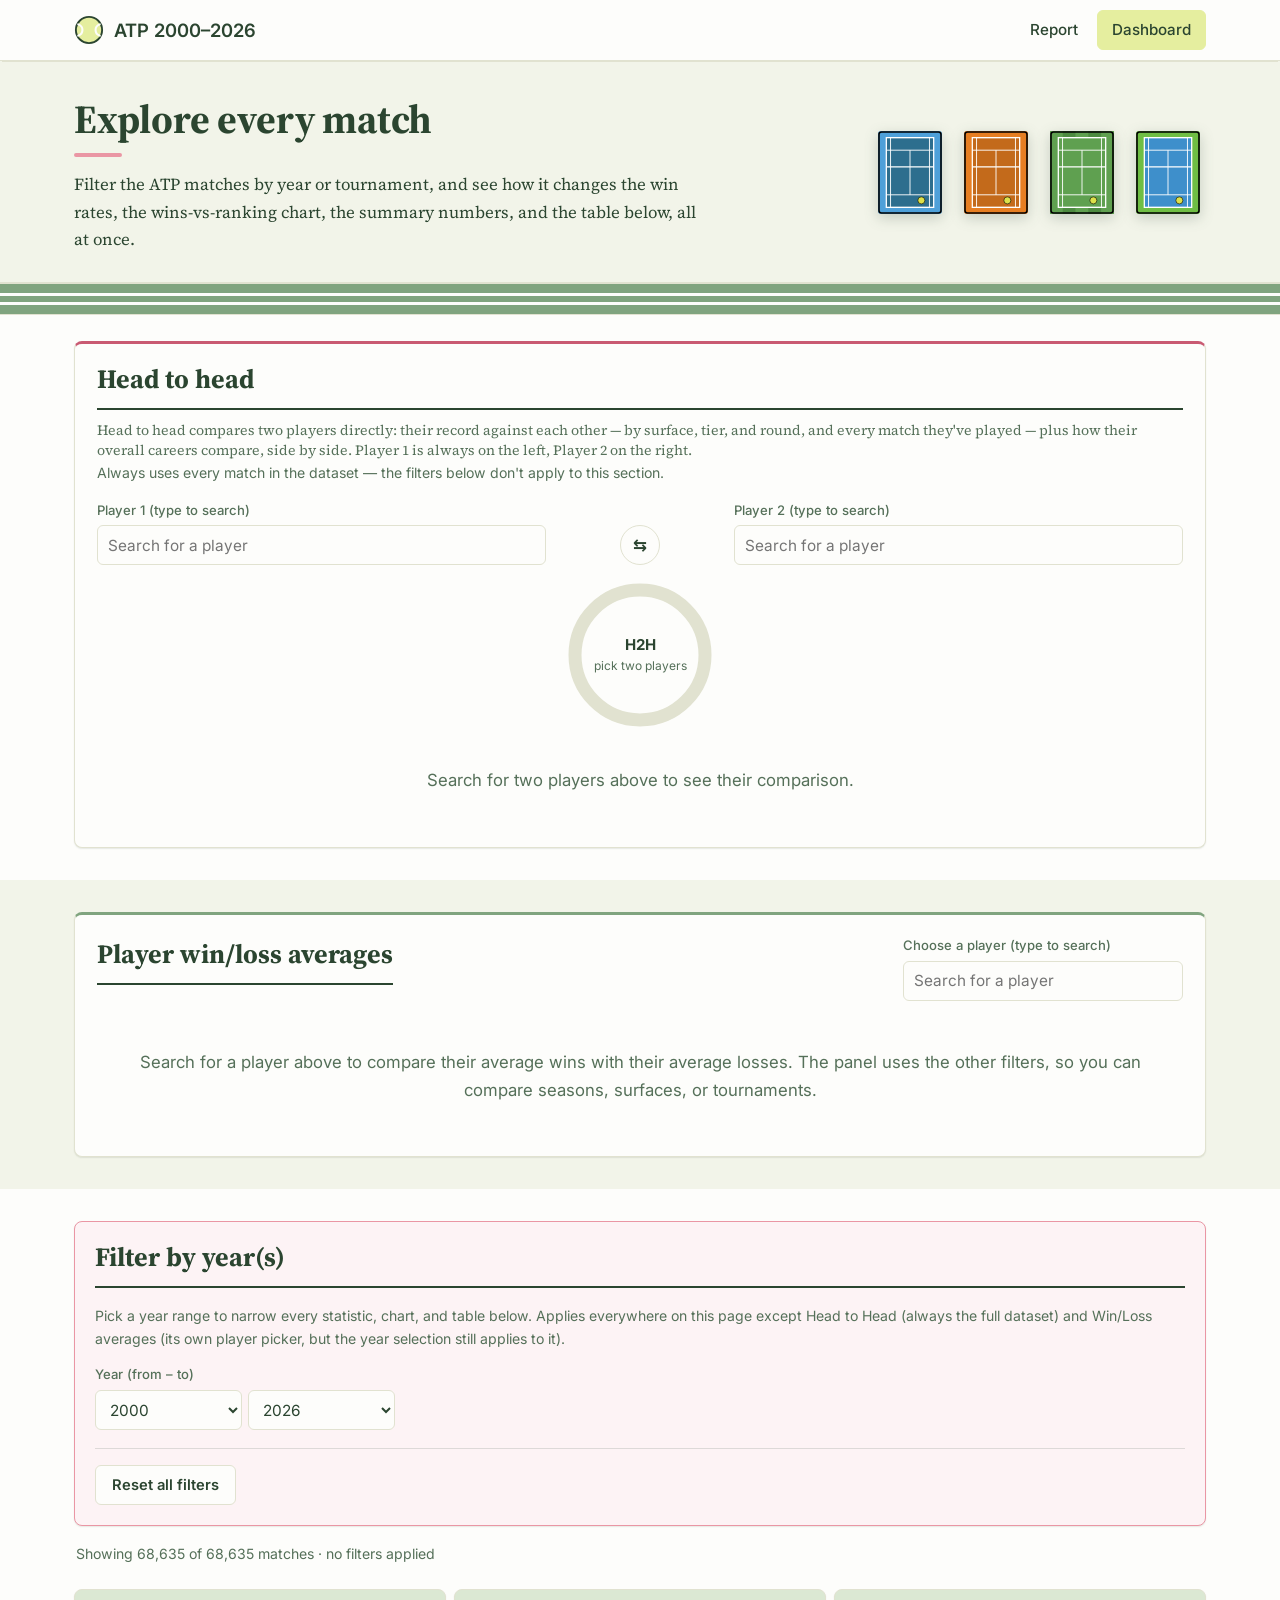
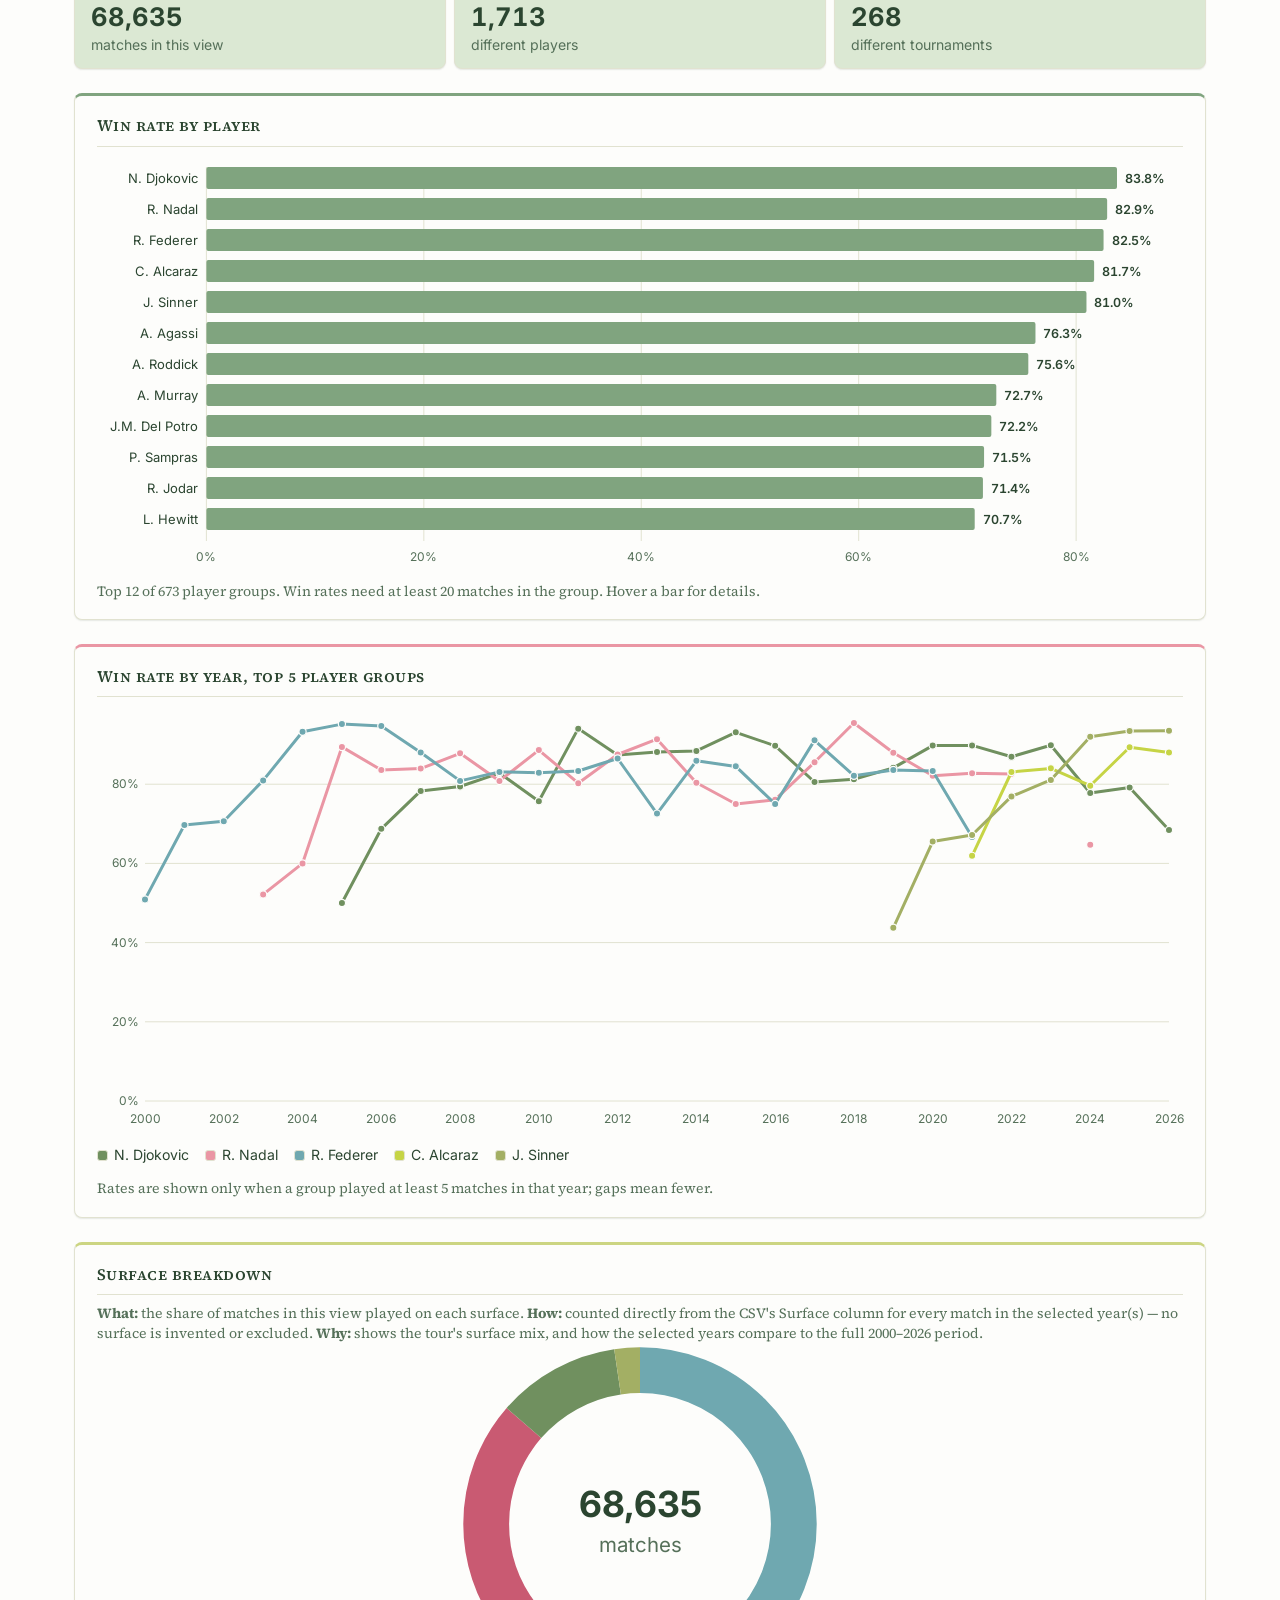
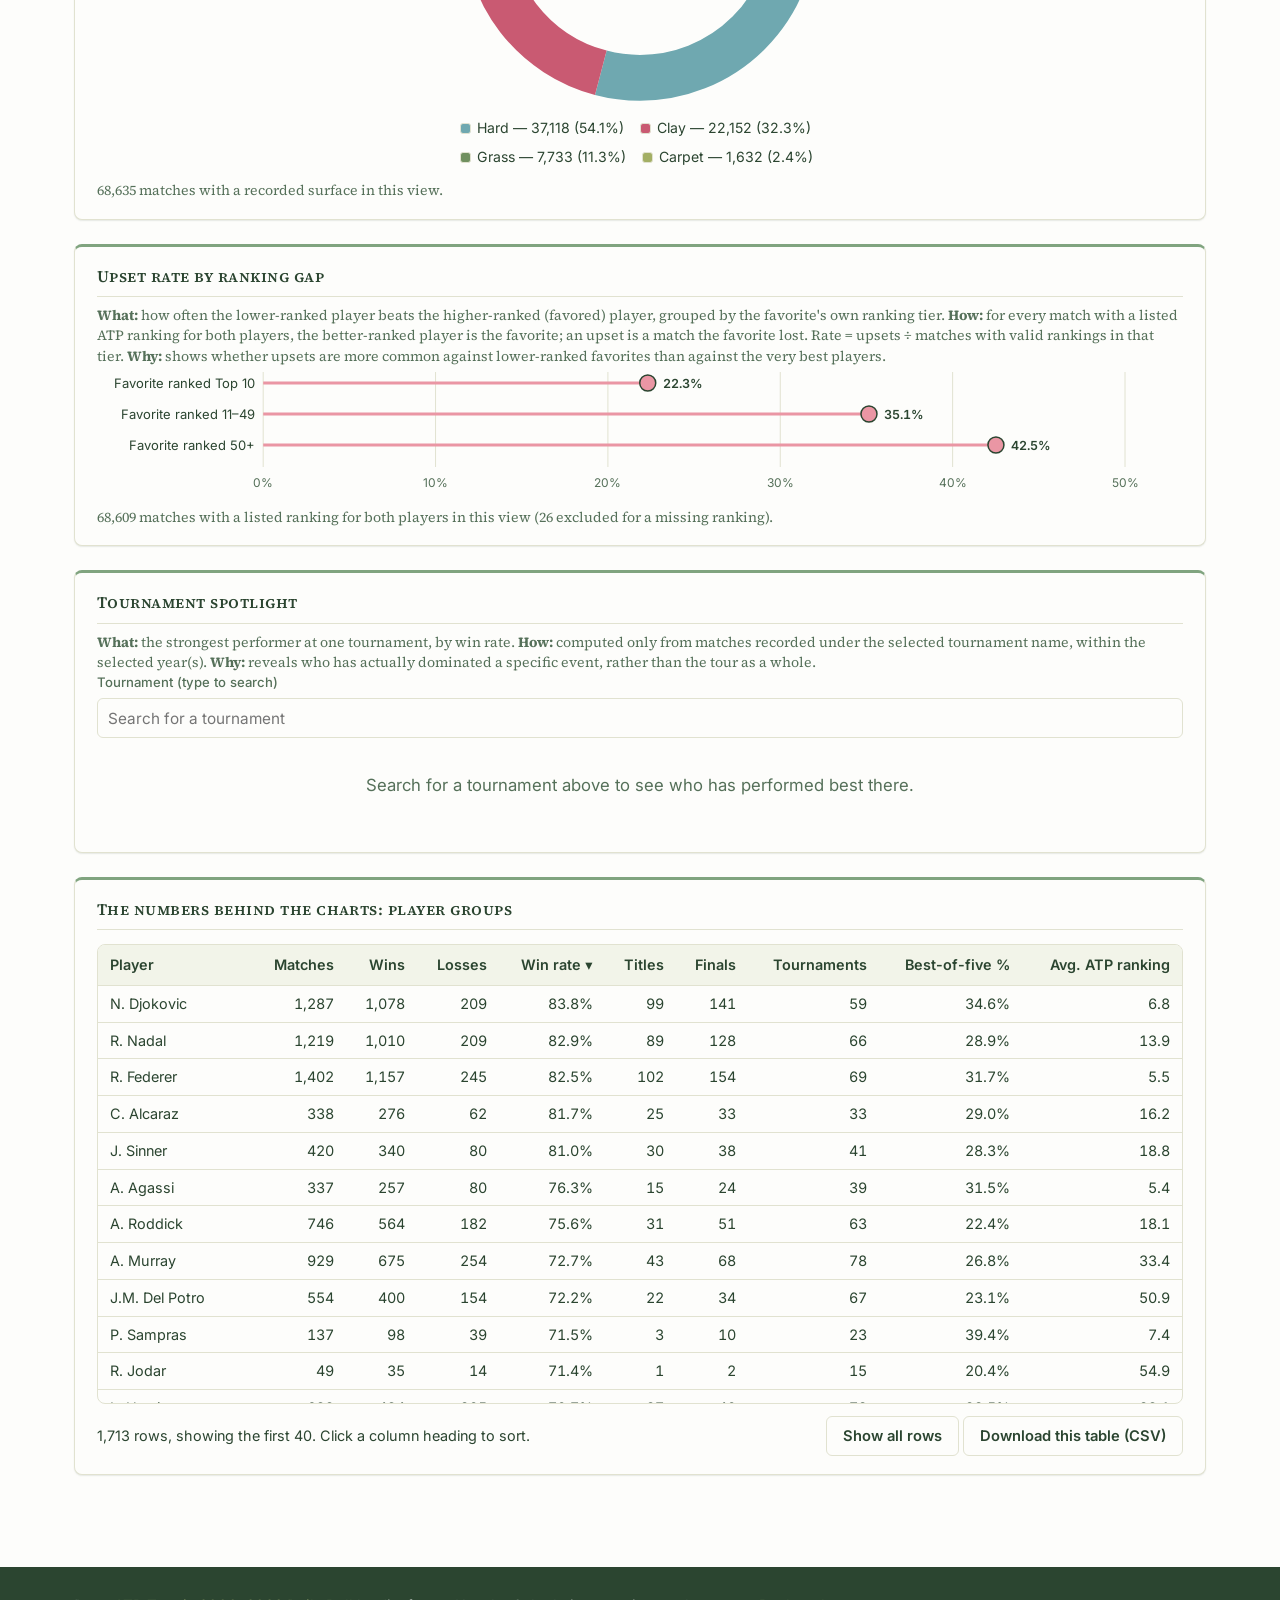
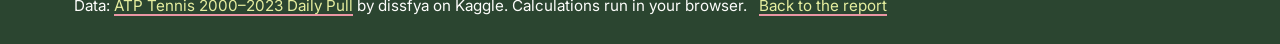
==== commit 3045b1ea: "Revert year filter to type-in dropdowns; drop the year-volume chart and the spotlight metric switch " ====
--- a/dashboard.html
+++ b/dashboard.html
@@ -71,8 +71,8 @@
      <div class="wrap">
       <section class="controls filters-box" aria-label="Filter by year">
       <h3 class="dash-section-h">Filter by year(s)</h3>
-      <p class="scope-line">Select one or more seasons to narrow every statistic, chart, and table below. Applies everywhere on this page except Head to Head (always the full dataset) and Win/Loss averages (its own player picker, but the year selection still applies to it).</p>
-      <div class="year-chip-grid" id="year-chips" role="group" aria-label="Years"></div>
+      <p class="scope-line">Pick a year range to narrow every statistic, chart, and table below. Applies everywhere on this page except Head to Head (always the full dataset) and Win/Loss averages (its own player picker, but the year selection still applies to it).</p>
+      <div class="field"><label for="f-from">Year (from &ndash; to)</label><div class="range"><select id="f-from" aria-label="From year" title="Keep only matches played in this range of seasons"></select><select id="f-to" aria-label="To year" title="Keep only matches played in this range of seasons"></select></div></div>
       <div class="filter-actions">
         <button class="btn" id="btn-reset" type="button">Reset all filters</button>
       </div>
@@ -95,16 +95,6 @@
       </div>
 
       <div class="card wide">
-        <h3>Tournaments and matches by year</h3>
-        <p class="chart-note" style="margin-top:-6px"><b>What:</b> how many distinct tournaments were held, and how many matches were played, in each selected year. <b>How:</b> distinct tournament names and row counts from the CSV, grouped by year; a tournament counts once per year no matter how many rounds it has. <b>Why:</b> shows how the volume of recorded tour activity changed over time.</p>
-        <div class="small-multiples">
-          <div><h4>Tournaments per year</h4><div class="chart" id="ch-yr-tourn"></div></div>
-          <div><h4>Matches per year</h4><div class="chart" id="ch-yr-matches"></div></div>
-        </div>
-        <p class="chart-note" id="n-yr"></p>
-      </div>
-
-      <div class="card wide">
         <h3>Upset rate by ranking gap</h3>
         <p class="chart-note" style="margin-top:-6px"><b>What:</b> how often the lower-ranked player beats the higher-ranked (favored) player, grouped by the favorite's own ranking tier. <b>How:</b> for every match with a listed ATP ranking for both players, the better-ranked player is the favorite; an upset is a match the favorite lost. Rate = upsets &divide; matches with valid rankings in that tier. <b>Why:</b> shows whether upsets are more common against lower-ranked favorites than against the very best players.</p>
         <div class="chart" id="ch-upset"></div>
@@ -113,11 +103,8 @@
 
       <div class="card wide">
         <h3>Tournament spotlight</h3>
-        <p class="chart-note" style="margin-top:-6px"><b>What:</b> the strongest performer at one tournament, by a metric you choose. <b>How:</b> computed only from matches recorded under the selected tournament name, within the selected year(s). <b>Why:</b> reveals who has actually dominated a specific event, rather than the tour as a whole.</p>
-        <div class="panel-head">
-          <div class="field"><label for="dom-tour">Tournament (type to search)</label><input id="dom-tour" list="dl-tours" placeholder="Search for a tournament" autocomplete="off"></div>
-          <div class="field"><label for="dom-metric">Rank players by</label><select id="dom-metric"></select></div>
-        </div>
+        <p class="chart-note" style="margin-top:-6px"><b>What:</b> the strongest performer at one tournament, by win rate. <b>How:</b> computed only from matches recorded under the selected tournament name, within the selected year(s). <b>Why:</b> reveals who has actually dominated a specific event, rather than the tour as a whole.</p>
+        <div class="field"><label for="dom-tour">Tournament (type to search)</label><input id="dom-tour" list="dl-tours" placeholder="Search for a tournament" autocomplete="off"></div>
         <div id="dom-body" aria-live="polite"></div>
       </div>
 
--- a/css/style.css
+++ b/css/style.css
@@ -165,8 +165,7 @@
 .scope-line{font-family:var(--font-display);font-size:var(--fs-small);color:var(--ink-soft);margin:0 0 12px}
 .scope-line span{color:var(--ink);font-weight:600}
 .filters-box{background:#fdf3f5;border-color:var(--pink)}
-.year-chip-grid{display:flex;flex-wrap:wrap;gap:8px;margin-top:14px}
-.year-chip-grid .chip[aria-pressed="false"]{background:var(--white);color:var(--ink-soft);opacity:.55}
+.filters-box .field{max-width:300px;margin-top:14px}
 .filter-actions{display:flex;flex-wrap:wrap;gap:12px;margin-top:18px;padding-top:16px;border-top:1px solid rgba(43,69,48,.15)}
 .field label{display:block;font-family:var(--font-display);font-weight:500;font-size:var(--fs-label);margin-bottom:4px;color:var(--ink-soft)}
 .field select,.field input{width:100%;font-family:var(--font-display);font-size:.96rem;color:var(--ink);background:var(--white);border:var(--line);border-radius:var(--r-sm);padding:7px 10px;height:40px;transition:border-color var(--ease),box-shadow var(--ease)}
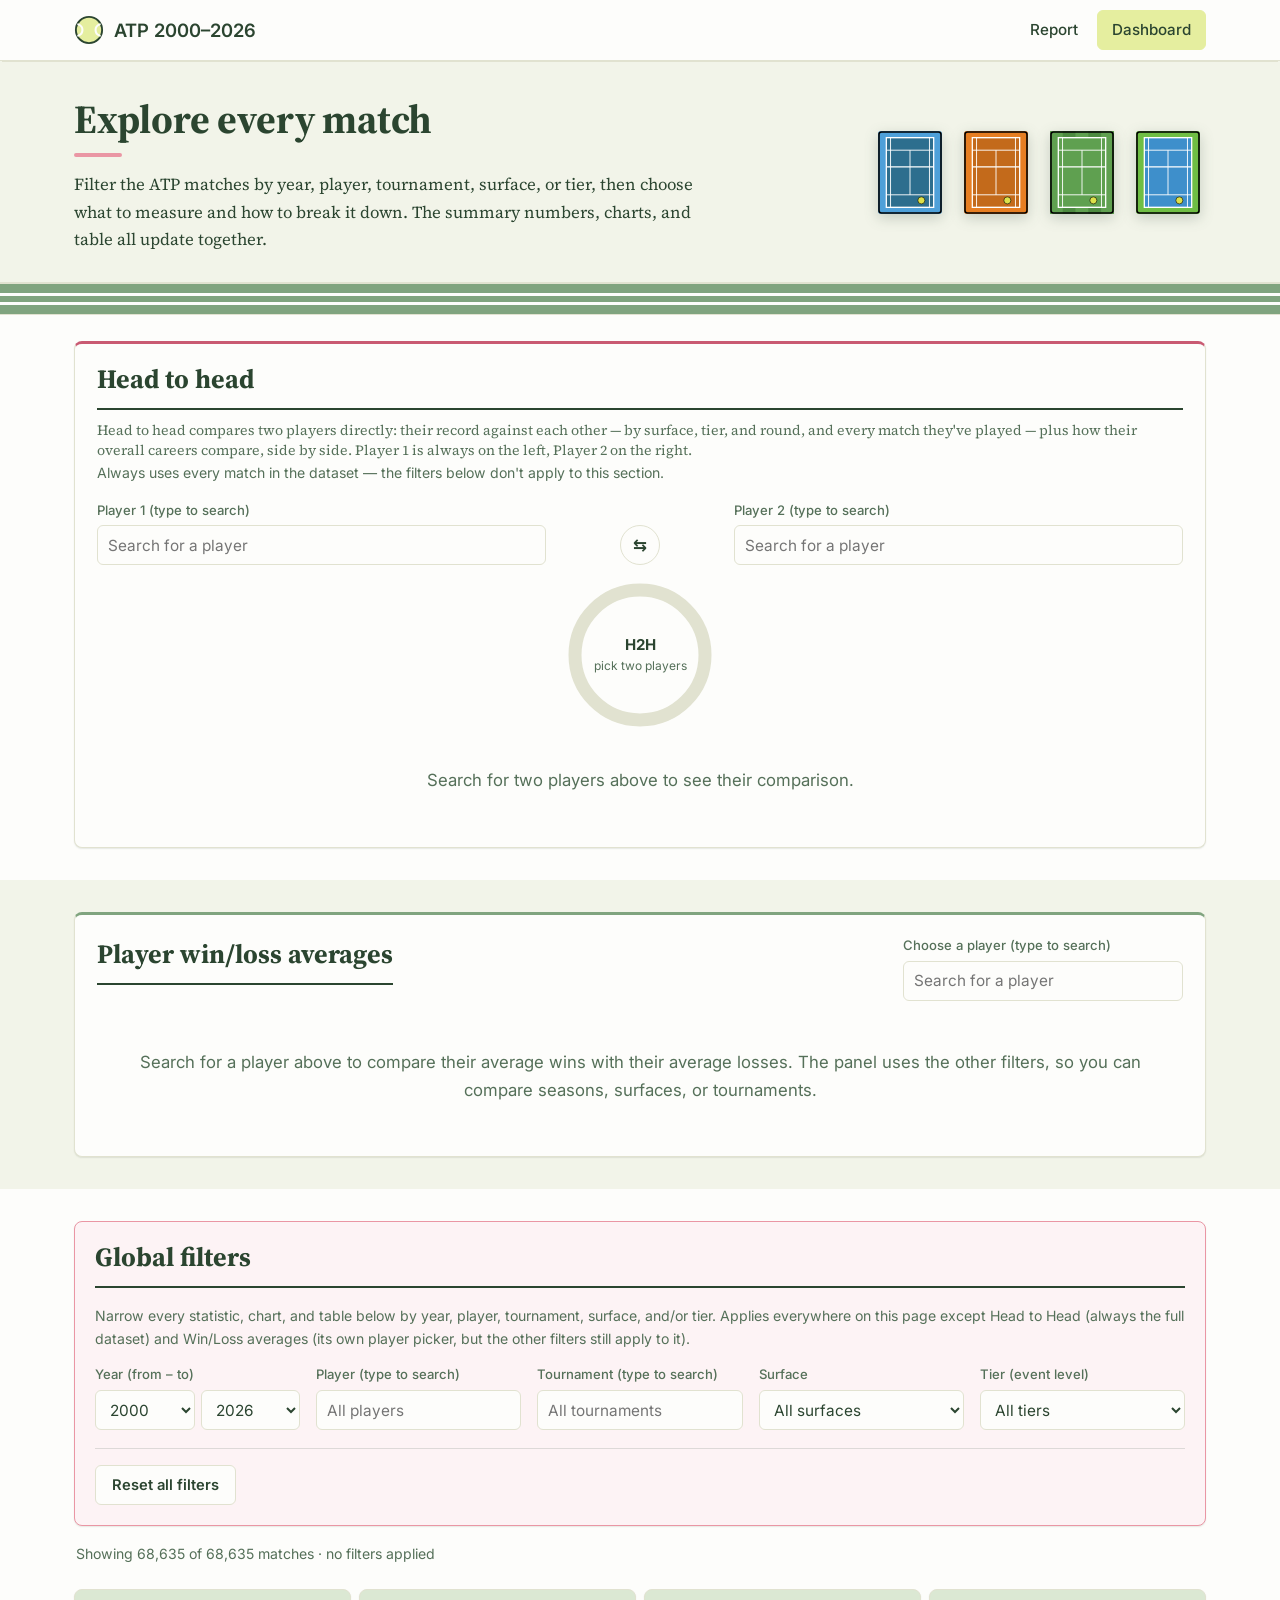
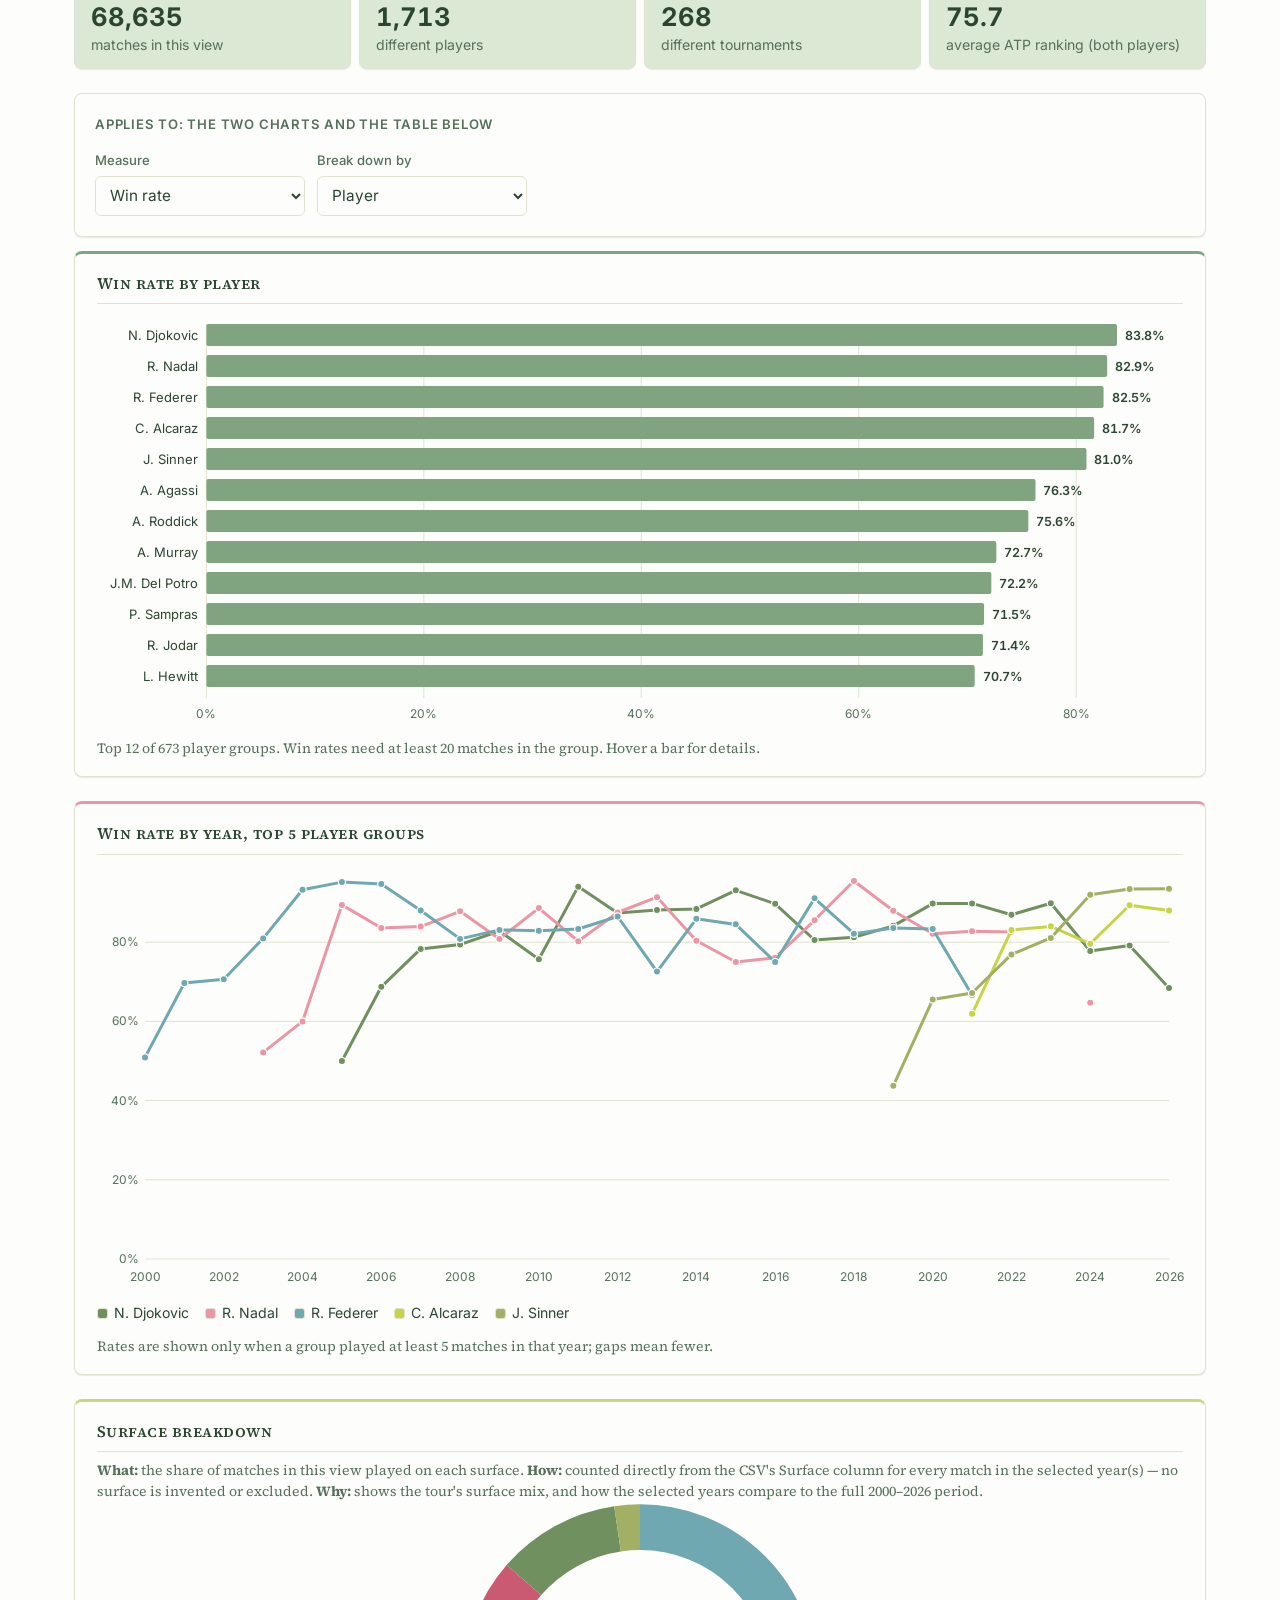
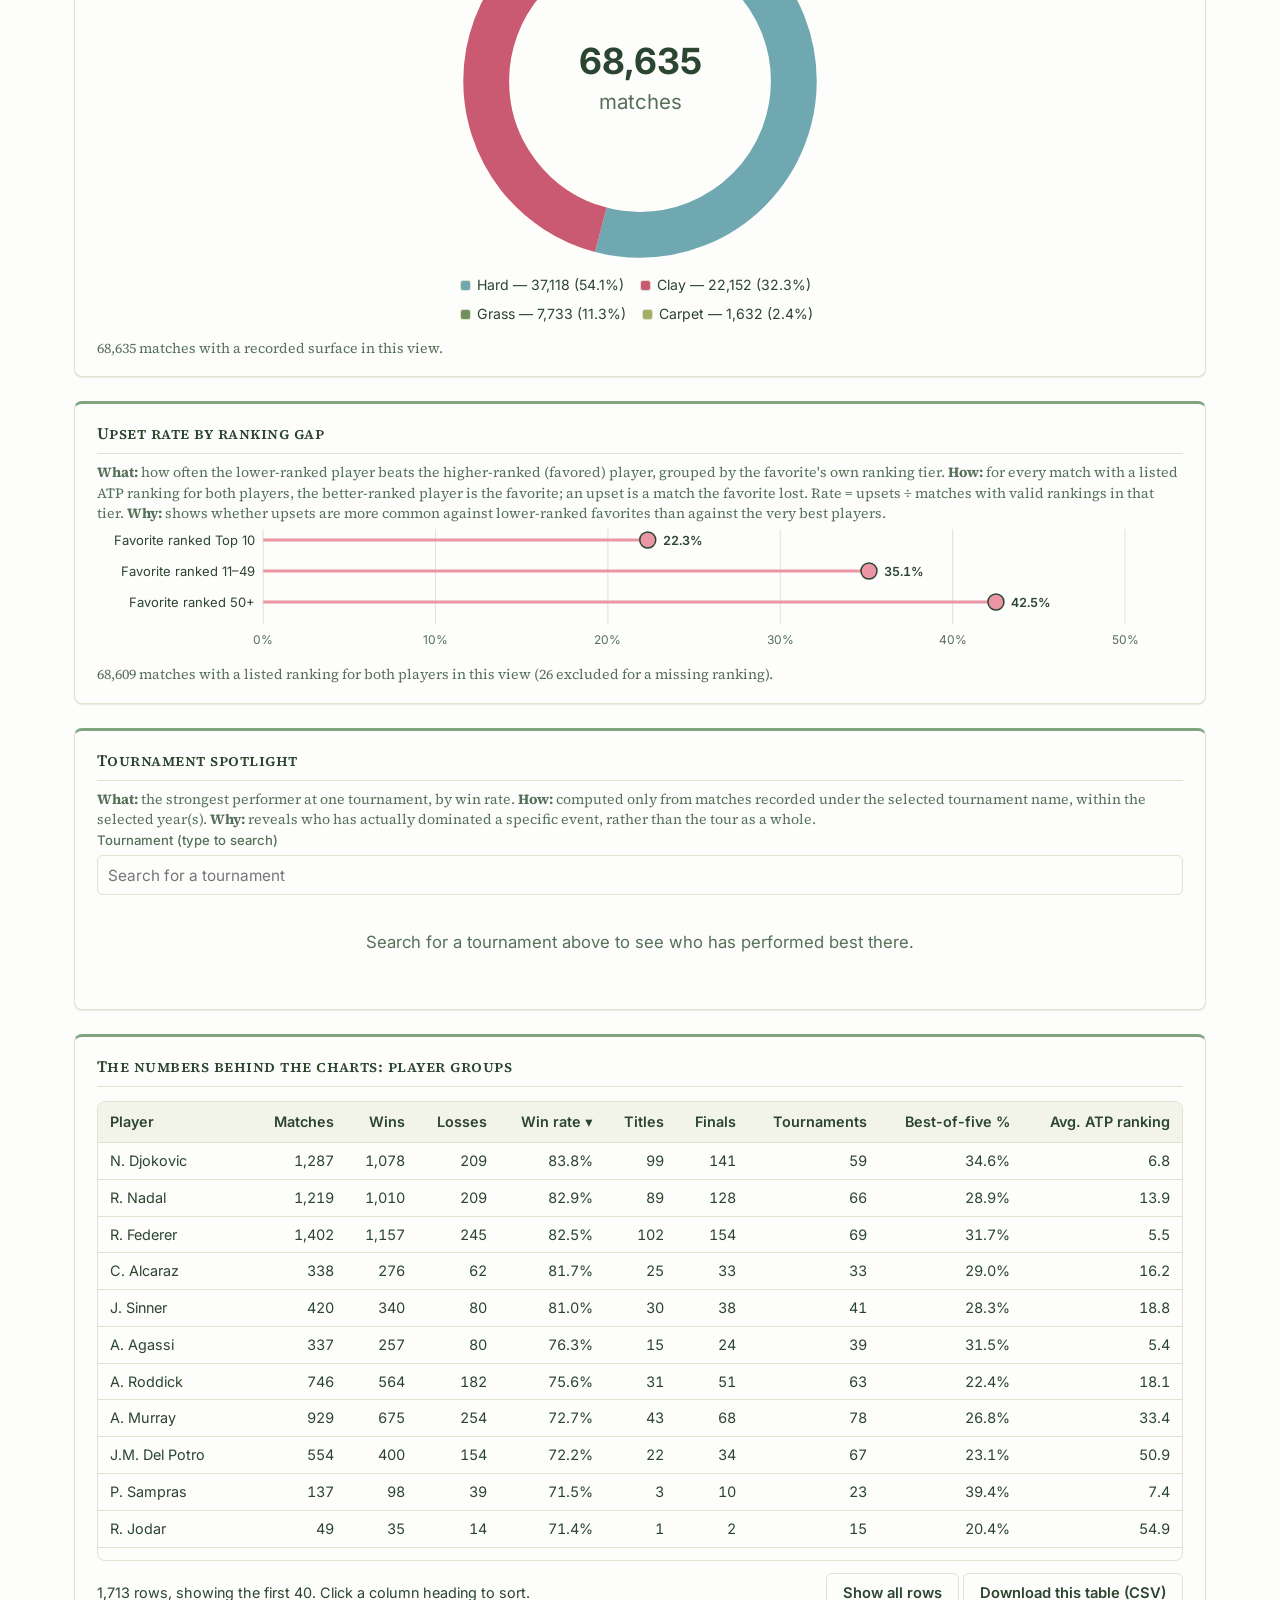
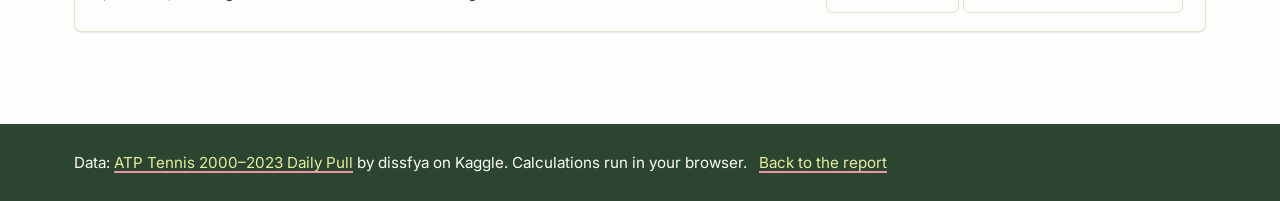
==== commit 352b7de4: "Restore dashboard filters, measure/breakdown switches, and 4th KPI The project rubric requires at le" ====
--- a/dashboard.html
+++ b/dashboard.html
@@ -4,7 +4,7 @@
 <meta charset="utf-8">
 <meta name="viewport" content="width=device-width, initial-scale=1">
 <title>Dashboard | Who owns the Grand Slams?</title>
-<meta name="description" content="Filter 68,000+ ATP matches by year and tournament, compare two players head to head, and see a player's average wins and losses.">
+<meta name="description" content="Filter 68,000+ ATP matches by year, player, tournament, surface, and tier, compare two players head to head, and see a player's average wins and losses.">
 <link rel="preconnect" href="https://fonts.googleapis.com"><link rel="preconnect" href="https://fonts.gstatic.com" crossorigin>
 <link href="https://fonts.googleapis.com/css2?family=Inter:wght@400;500;600;700&family=Source+Serif+4:ital,opsz,wght@0,8..60,400;0,8..60,600;1,8..60,400&display=swap" rel="stylesheet">
 <link rel="stylesheet" href="css/style.css">
@@ -21,7 +21,7 @@
   <div class="wrap dash-head-row">
     <div class="dash-head-text">
       <h1>Explore every match</h1>
-      <p>Filter the ATP matches by year or tournament, and see how it changes the win rates, the wins-vs-ranking chart, the summary numbers, and the table below, all at once.</p>
+      <p>Filter the ATP matches by year, player, tournament, surface, or tier, then choose what to measure and how to break it down. The summary numbers, charts, and table all update together.</p>
     </div>
     <div class="court-gallery" id="court-gallery" aria-hidden="true"></div>
   </div>
@@ -69,10 +69,16 @@
 
     <section class="dash-band">
      <div class="wrap">
-      <section class="controls filters-box" aria-label="Filter by year">
-      <h3 class="dash-section-h">Filter by year(s)</h3>
-      <p class="scope-line">Pick a year range to narrow every statistic, chart, and table below. Applies everywhere on this page except Head to Head (always the full dataset) and Win/Loss averages (its own player picker, but the year selection still applies to it).</p>
-      <div class="field"><label for="f-from">Year (from &ndash; to)</label><div class="range"><select id="f-from" aria-label="From year" title="Keep only matches played in this range of seasons"></select><select id="f-to" aria-label="To year" title="Keep only matches played in this range of seasons"></select></div></div>
+      <section class="controls filters-box" aria-label="Global filters">
+      <h3 class="dash-section-h">Global filters</h3>
+      <p class="scope-line">Narrow every statistic, chart, and table below by year, player, tournament, surface, and/or tier. Applies everywhere on this page except Head to Head (always the full dataset) and Win/Loss averages (its own player picker, but the other filters still apply to it).</p>
+      <div class="filter-grid-all">
+        <div class="field"><label for="f-from">Year (from &ndash; to)</label><div class="range"><select id="f-from" aria-label="From year" title="Keep only matches played in this range of seasons"></select><select id="f-to" aria-label="To year" title="Keep only matches played in this range of seasons"></select></div></div>
+        <div class="field"><label for="f-player">Player (type to search)</label><input id="f-player" list="dl-players" placeholder="All players" autocomplete="off" title="Keep only matches this player won or lost"></div>
+        <div class="field"><label for="f-tour">Tournament (type to search)</label><input id="f-tour" list="dl-tours" placeholder="All tournaments" autocomplete="off" title="Narrow to one specific tournament"></div>
+        <div class="field"><label for="f-surface">Surface</label><select id="f-surface" title="Hard, Clay, Grass, or Carpet"></select></div>
+        <div class="field"><label for="f-tier">Tier (event level)</label><select id="f-tier" title="Grand Slam, Masters 1000, ATP 500, ATP 250, or Tour Finals"></select></div>
+      </div>
       <div class="filter-actions">
         <button class="btn" id="btn-reset" type="button">Reset all filters</button>
       </div>
@@ -82,6 +88,13 @@
 
     <section class="kpis" id="kpis" aria-label="Summary numbers"></section>
 
+    <section class="controls" aria-label="Chart display controls">
+      <p class="scope-cap">Applies to: the two charts and the table below</p>
+      <div class="ctl-row" style="margin-top:0;padding-top:0;border-top:none">
+        <div class="field" style="min-width:210px"><label for="m-measure">Measure</label><select id="m-measure" title="The statistic charted and tabulated below"></select></div>
+        <div class="field" style="min-width:210px"><label for="m-dim">Break down by</label><select id="m-dim" title="How to group the matches in this view into the bars, lines, and rows below"></select></div>
+      </div>
+    </section>
 
     <section class="dash-grid" aria-label="Charts">
       <div class="card wide"><h3 id="t-bar"></h3><div class="chart" id="ch-bar"></div><p class="chart-note" id="n-bar"></p></div>
--- a/css/style.css
+++ b/css/style.css
@@ -165,7 +165,7 @@
 .scope-line{font-family:var(--font-display);font-size:var(--fs-small);color:var(--ink-soft);margin:0 0 12px}
 .scope-line span{color:var(--ink);font-weight:600}
 .filters-box{background:#fdf3f5;border-color:var(--pink)}
-.filters-box .field{max-width:300px;margin-top:14px}
+.filter-grid-all{display:grid;grid-template-columns:repeat(auto-fit,minmax(200px,1fr));gap:14px 16px;align-items:end;margin-top:14px}
 .filter-actions{display:flex;flex-wrap:wrap;gap:12px;margin-top:18px;padding-top:16px;border-top:1px solid rgba(43,69,48,.15)}
 .field label{display:block;font-family:var(--font-display);font-weight:500;font-size:var(--fs-label);margin-bottom:4px;color:var(--ink-soft)}
 .field select,.field input{width:100%;font-family:var(--font-display);font-size:.96rem;color:var(--ink);background:var(--white);border:var(--line);border-radius:var(--r-sm);padding:7px 10px;height:40px;transition:border-color var(--ease),box-shadow var(--ease)}
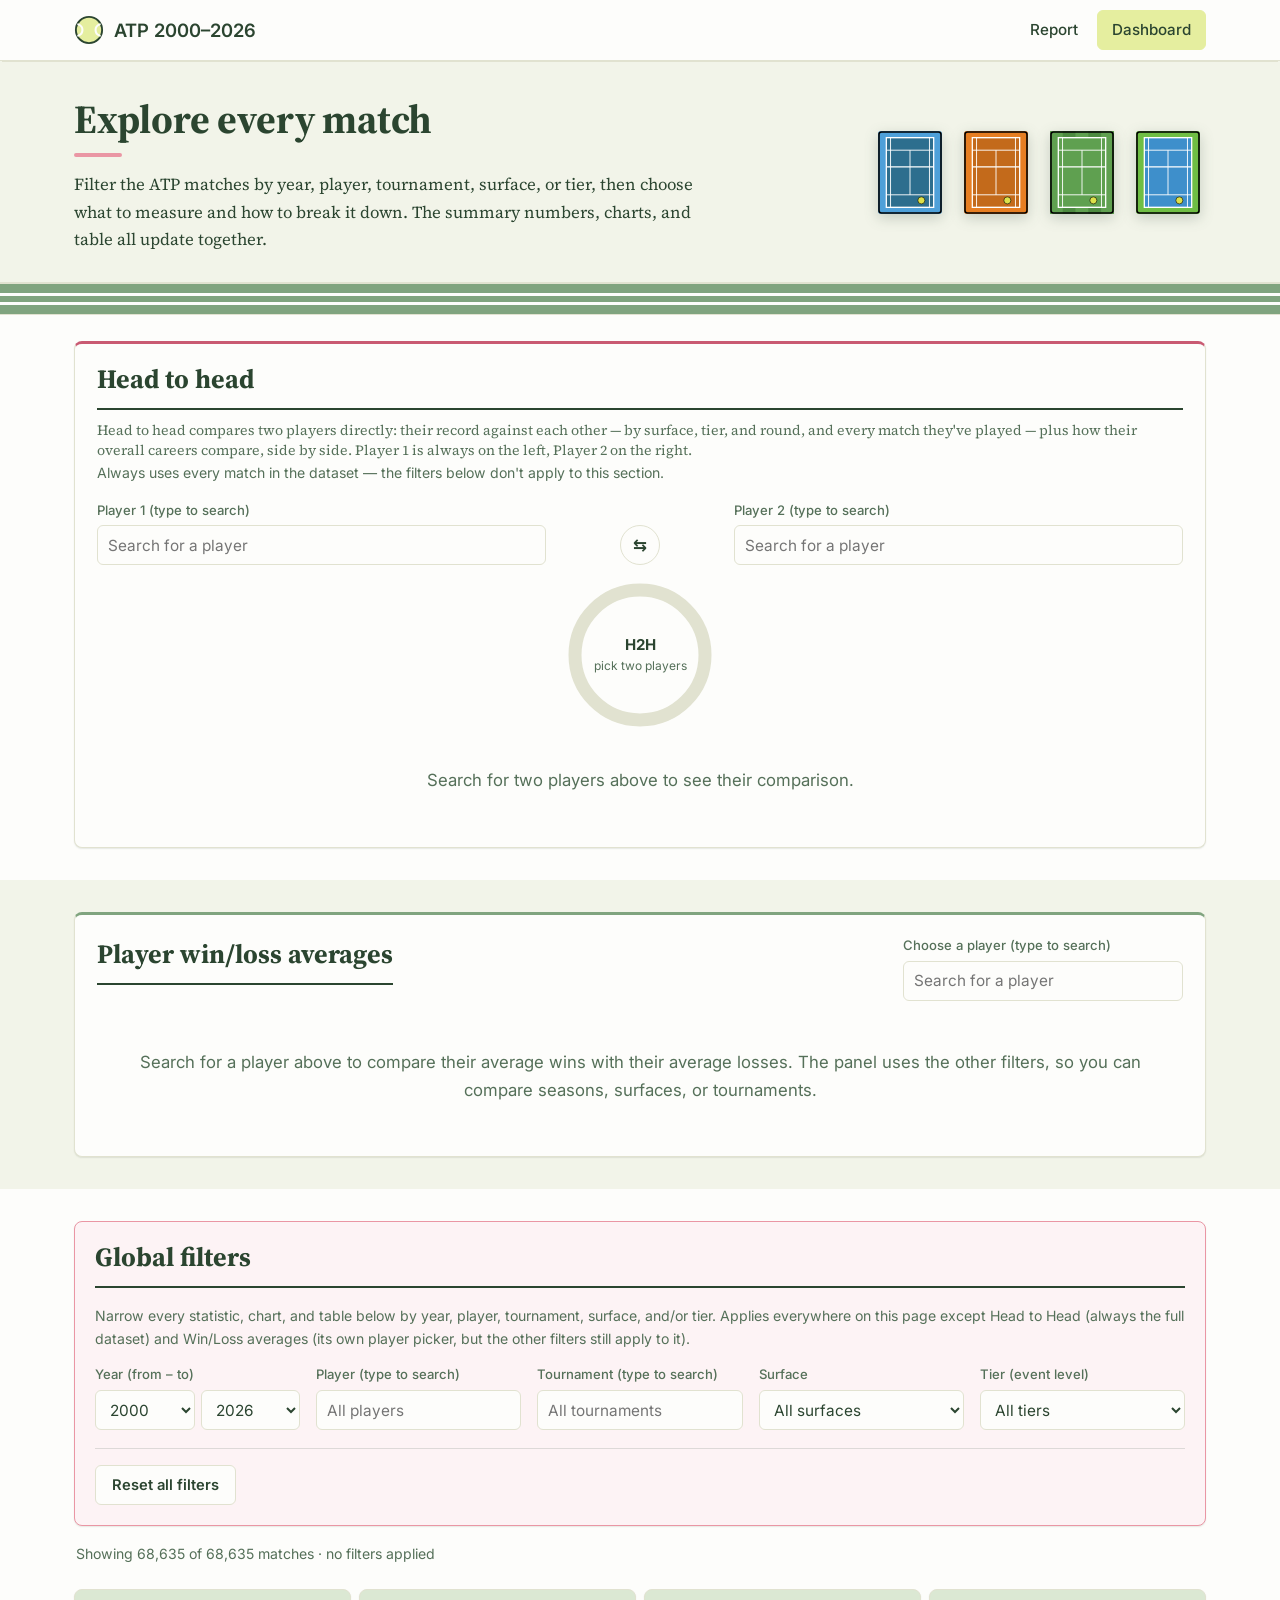
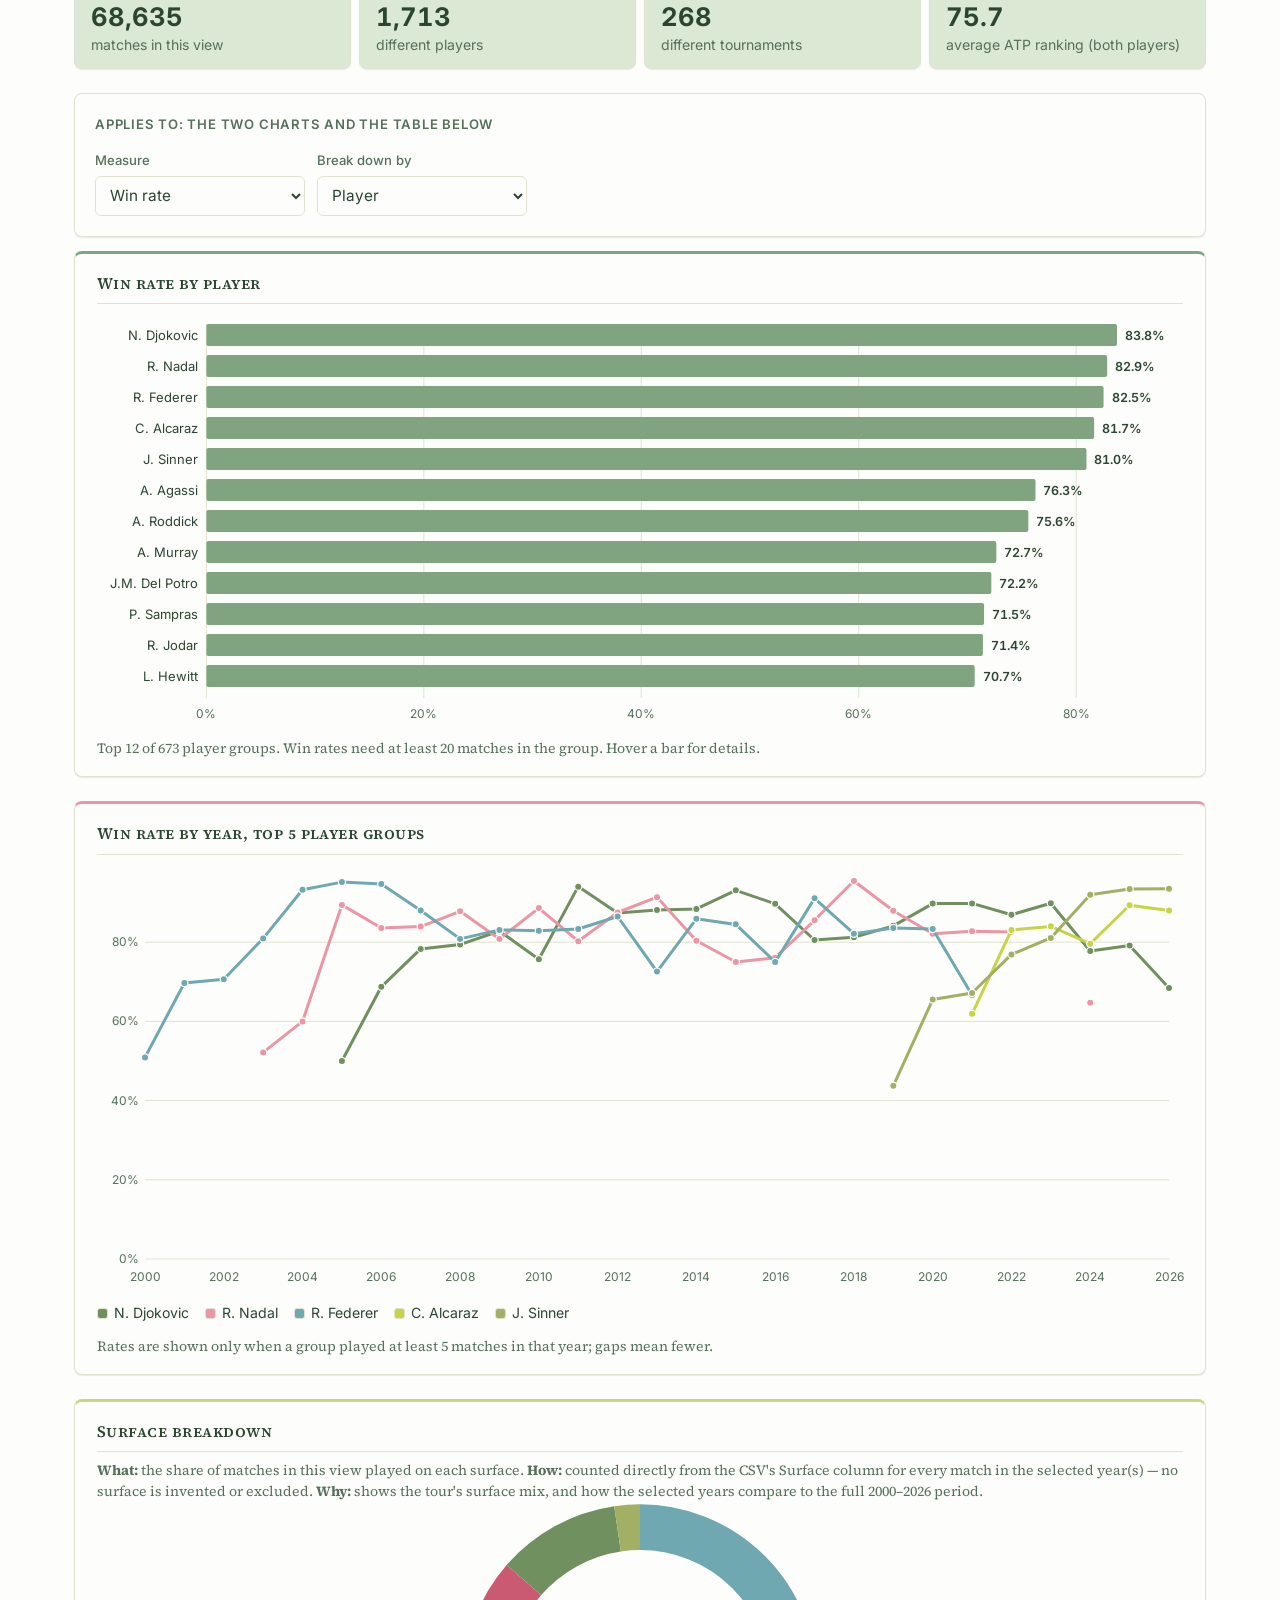
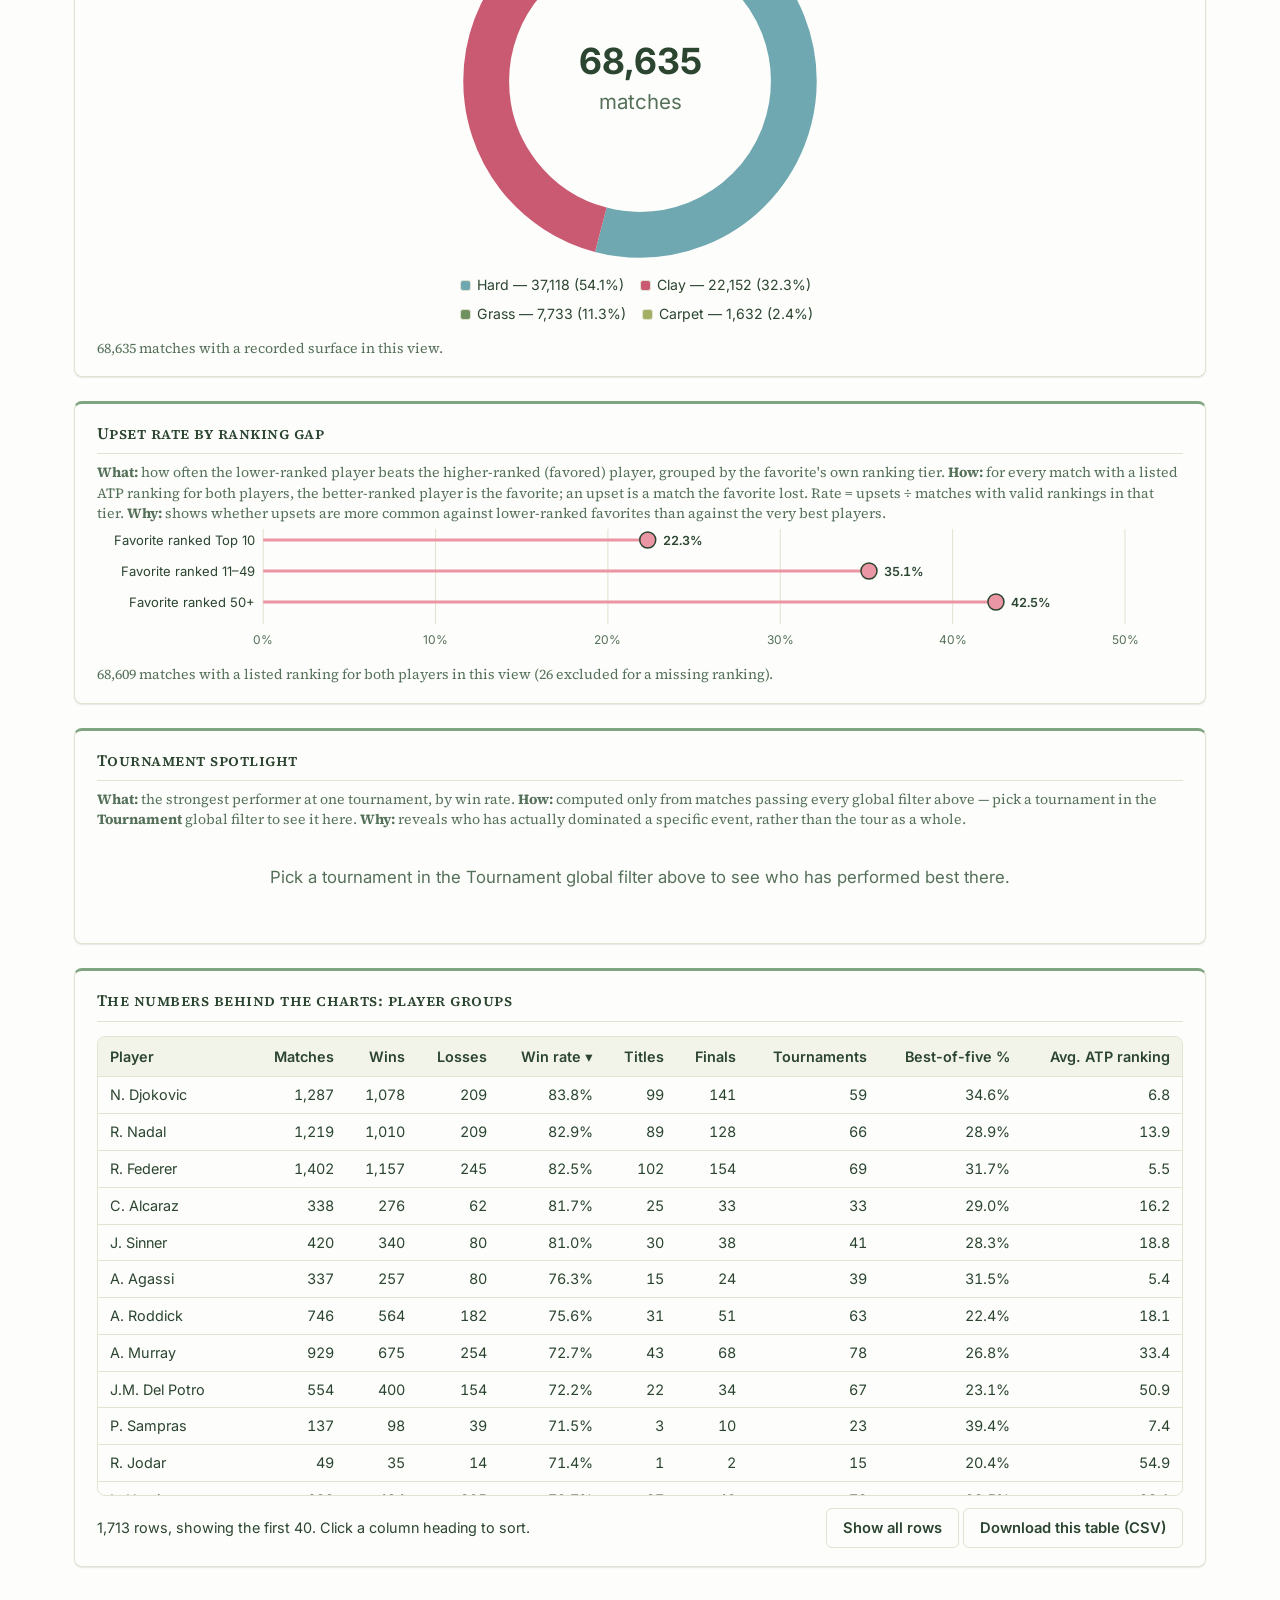
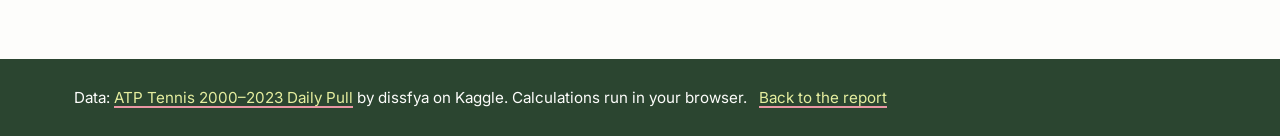
==== commit 0061919f: "Make Tournament spotlight use only the global filters It had its own independent tournament search b" ====
--- a/dashboard.html
+++ b/dashboard.html
@@ -116,8 +116,7 @@
 
       <div class="card wide">
         <h3>Tournament spotlight</h3>
-        <p class="chart-note" style="margin-top:-6px"><b>What:</b> the strongest performer at one tournament, by win rate. <b>How:</b> computed only from matches recorded under the selected tournament name, within the selected year(s). <b>Why:</b> reveals who has actually dominated a specific event, rather than the tour as a whole.</p>
-        <div class="field"><label for="dom-tour">Tournament (type to search)</label><input id="dom-tour" list="dl-tours" placeholder="Search for a tournament" autocomplete="off"></div>
+        <p class="chart-note" style="margin-top:-6px"><b>What:</b> the strongest performer at one tournament, by win rate. <b>How:</b> computed only from matches passing every global filter above &mdash; pick a tournament in the <b>Tournament</b> global filter to see it here. <b>Why:</b> reveals who has actually dominated a specific event, rather than the tour as a whole.</p>
         <div id="dom-body" aria-live="polite"></div>
       </div>
 
